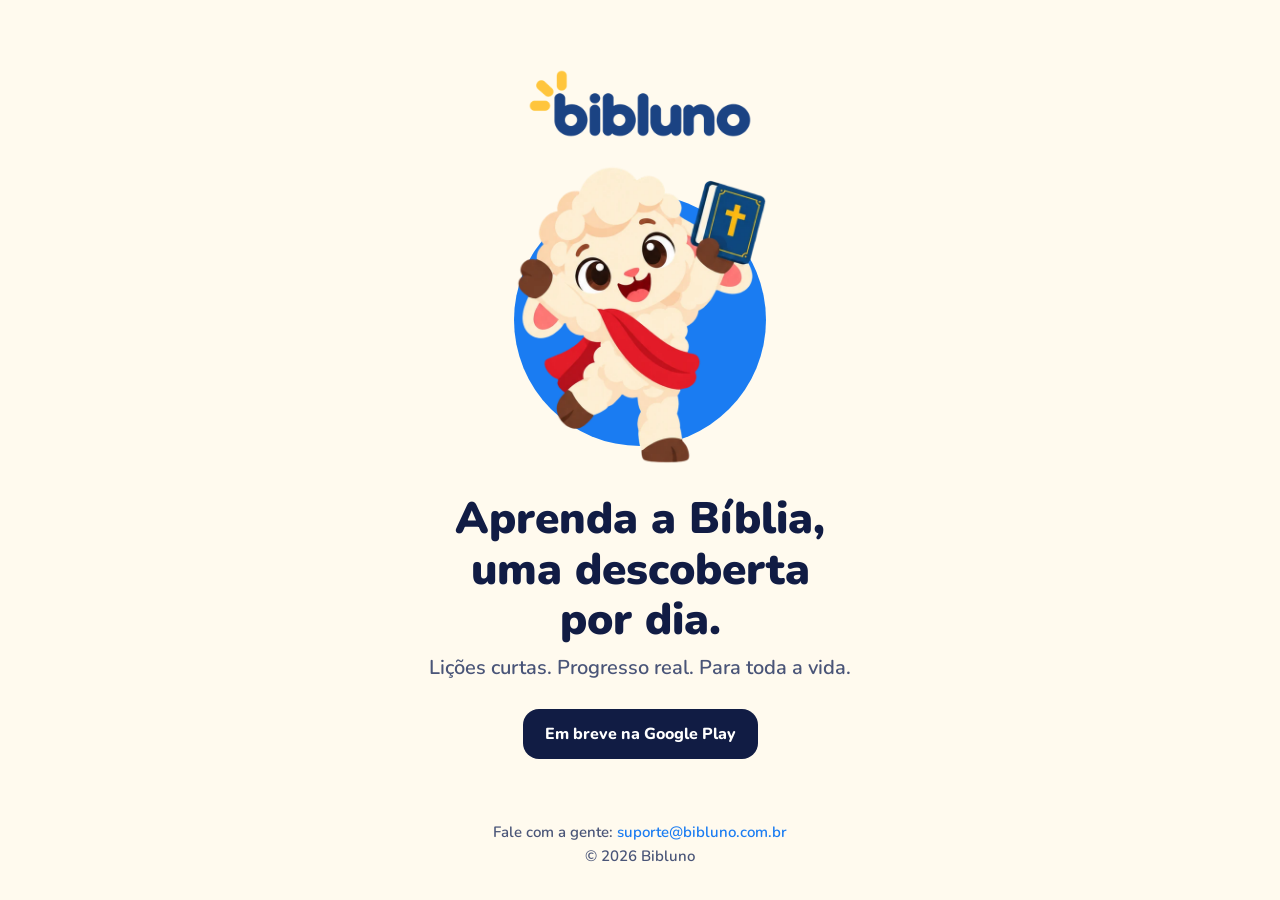
==== index.html @ 0be8f039 "Publica a página provisória do Bibluno Co-Authored-By: Claude Opus 5.5 <noreply@anthropic.com>" ====
<!doctype html>
<html lang="pt-BR">
  <head>
    <meta charset="utf-8" />
    <meta name="viewport" content="width=device-width, initial-scale=1" />
    <title>Bibluno: Aprenda a Bíblia</title>
    <meta
      name="description"
      content="Aprenda a Bíblia, uma descoberta por dia. Lições curtas. Progresso real. Para toda a vida."
    />
    <meta property="og:title" content="Bibluno: Aprenda a Bíblia" />
    <meta
      property="og:description"
      content="Aprenda a Bíblia, uma descoberta por dia. Lições curtas. Progresso real. Para toda a vida."
    />
    <meta property="og:image" content="https://bibluno.com.br/img/icon-180.png" />
    <meta name="theme-color" content="#1A7CF2" />
    <link rel="icon" href="/favicon.png" />
    <link rel="apple-touch-icon" href="/img/icon-180.png" />
    <link rel="preconnect" href="https://fonts.googleapis.com" />
    <link rel="preconnect" href="https://fonts.gstatic.com" crossorigin />
    <link
      href="https://fonts.googleapis.com/css2?family=Nunito:wght@600;800;900&display=swap"
      rel="stylesheet"
    />
    <style>
      :root {
        --primary: #1a7cf2;
        --navy: #111c44;
        --cream: #fffaee;
        --muted: #4a5578;
      }
      * {
        box-sizing: border-box;
      }
      html,
      body {
        margin: 0;
      }
      body {
        font-family: 'Nunito', system-ui, sans-serif;
        background: var(--cream);
        color: var(--navy);
        min-height: 100vh;
        display: flex;
        flex-direction: column;
      }
      main {
        flex: 1;
        display: flex;
        flex-direction: column;
        align-items: center;
        justify-content: center;
        text-align: center;
        padding: 48px 16px 24px;
      }
      .logo {
        width: min(240px, 60vw);
        height: auto;
      }
      .stage {
        position: relative;
        width: min(300px, 72vw);
        aspect-ratio: 1;
        margin: 24px 0 8px;
        display: grid;
        place-items: center;
      }
      .disc {
        position: absolute;
        inset: 8%;
        border-radius: 50%;
        background: var(--primary);
      }
      .blu {
        position: relative;
        width: 86%;
        height: auto;
        margin-top: -4%;
      }
      h1 {
        font-weight: 900;
        font-size: clamp(28px, 6vw, 44px);
        line-height: 1.15;
        margin: 16px 0 8px;
        max-width: 16ch;
      }
      .sub {
        font-weight: 600;
        font-size: clamp(17px, 3.5vw, 20px);
        color: var(--muted);
        margin: 0 0 28px;
      }
      .soon {
        display: inline-block;
        background: var(--navy);
        color: #fff;
        font-weight: 800;
        border-radius: 16px;
        padding: 14px 22px;
      }
      footer {
        text-align: center;
        padding: 24px 16px 32px;
        color: var(--muted);
        font-weight: 600;
        font-size: 15px;
        line-height: 1.6;
      }
      footer a {
        color: var(--primary);
        text-decoration: none;
      }
    </style>
  </head>
  <body>
    <main>
      <img class="logo" src="/img/logo.png" alt="bibluno" width="600" height="212" />
      <div class="stage">
        <div class="disc"></div>
        <img
          class="blu"
          src="/img/blu.webp"
          alt="Blu, a ovelhinha do Bibluno, comemorando com a Bíblia"
          width="540"
          height="647"
        />
      </div>
      <h1>Aprenda a Bíblia, uma descoberta por dia.</h1>
      <p class="sub">Lições curtas. Progresso real. Para toda a vida.</p>
      <span class="soon">Em breve na Google Play</span>
    </main>
    <footer>
      Fale com a gente:
      <a href="mailto:suporte@bibluno.com.br">suporte@bibluno.com.br</a><br />
      © 2026 Bibluno
    </footer>
  </body>
</html>
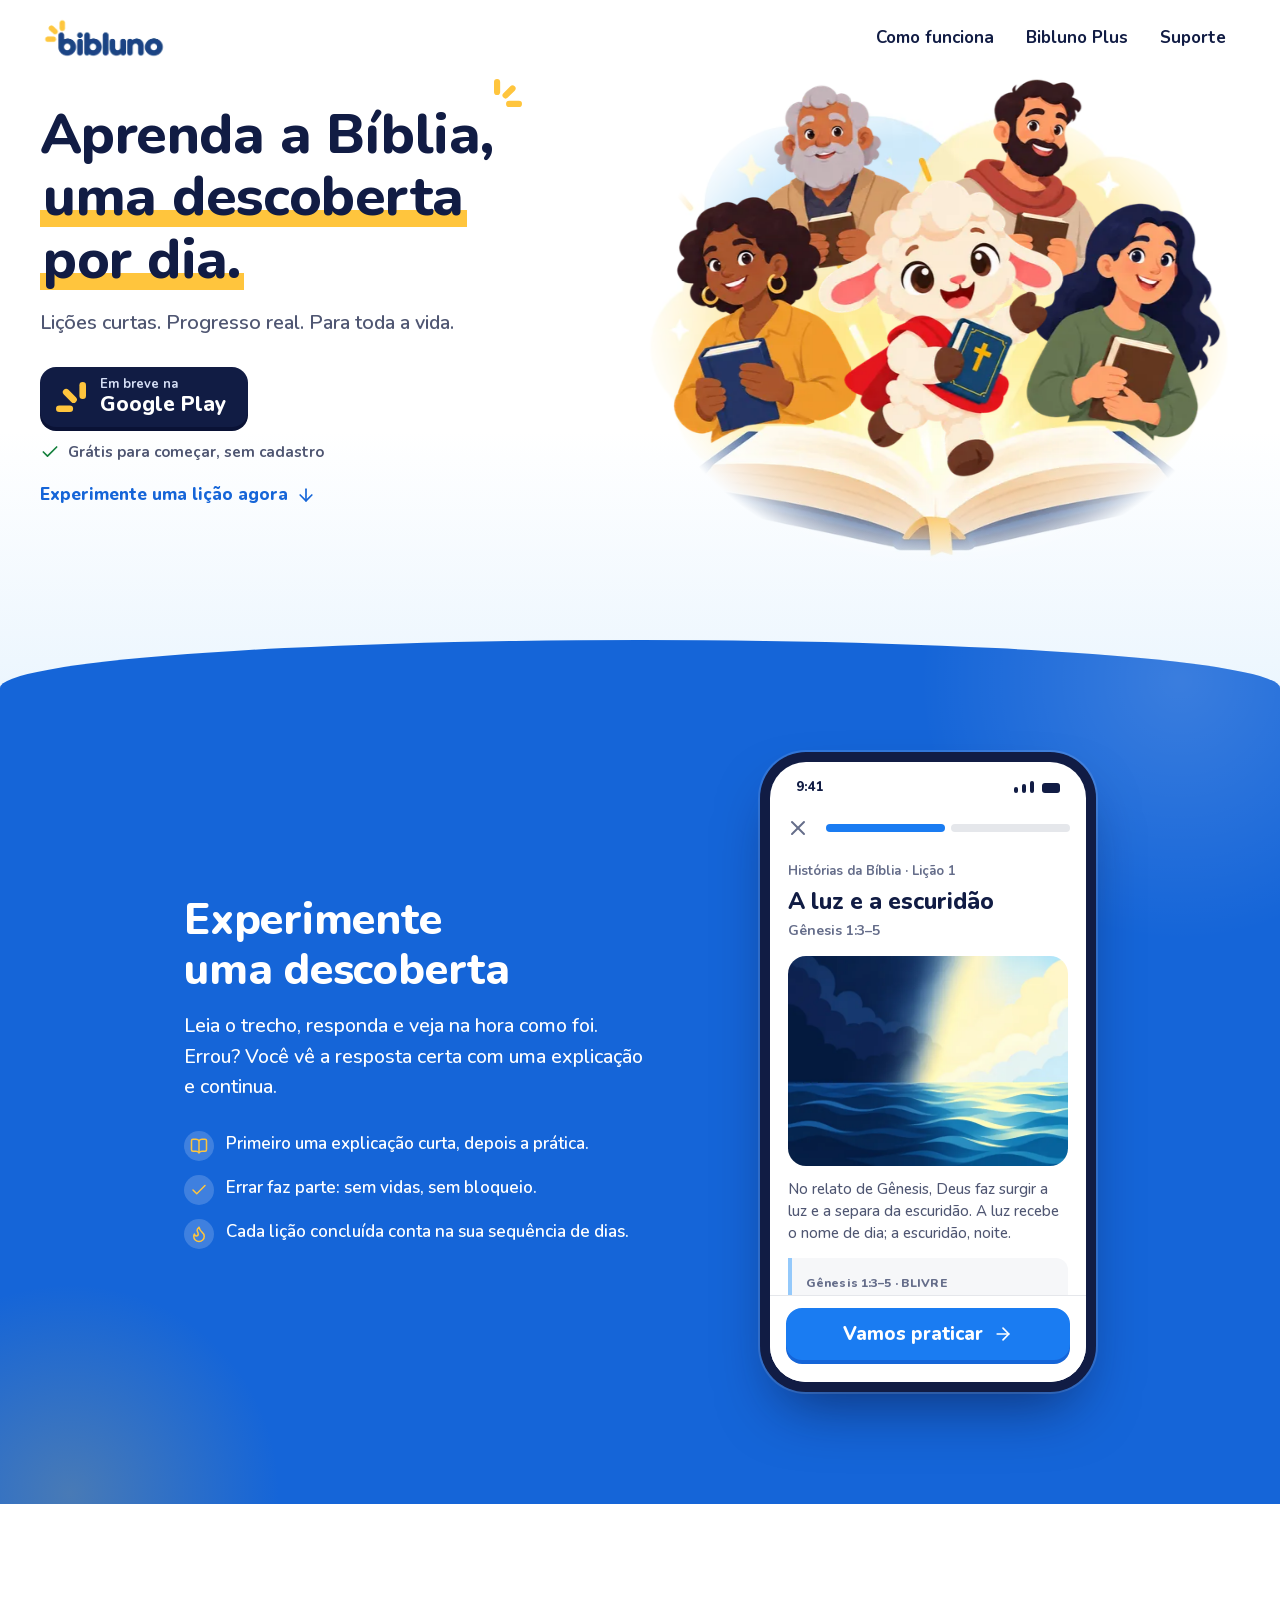
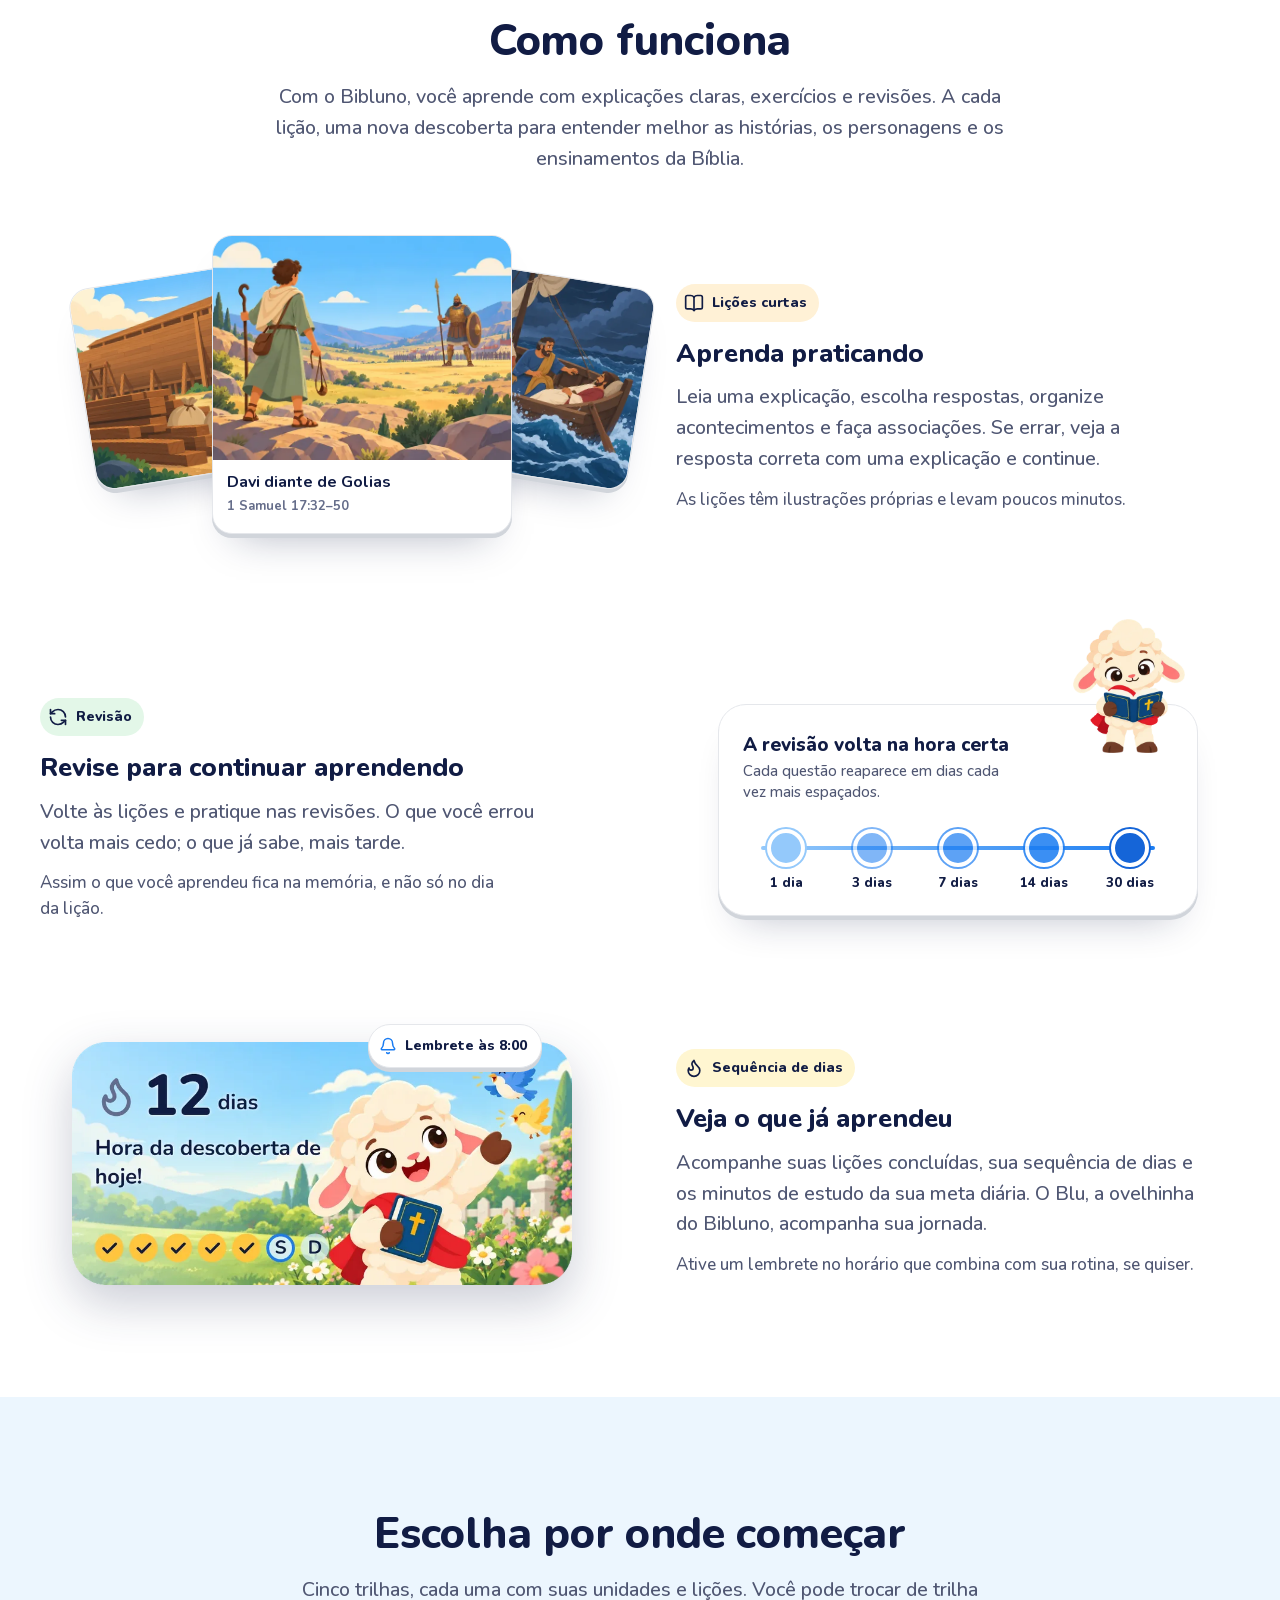
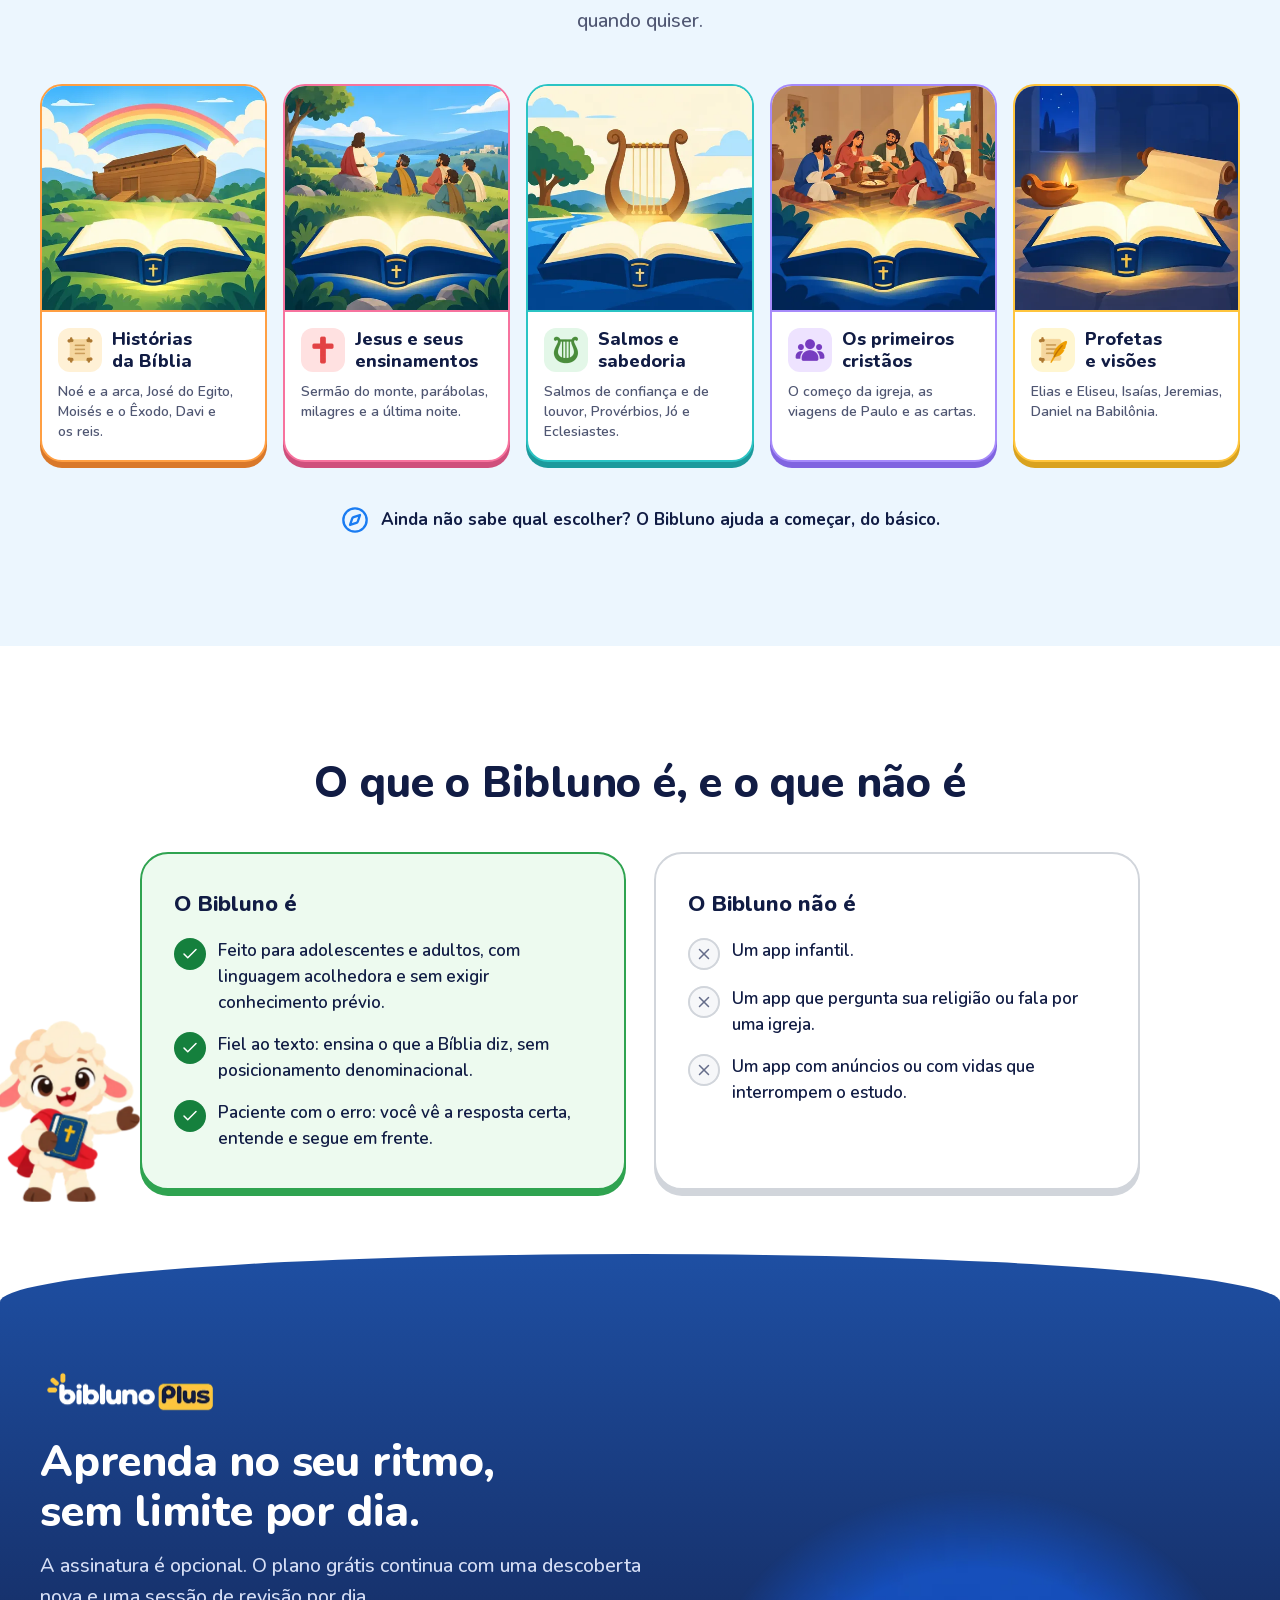
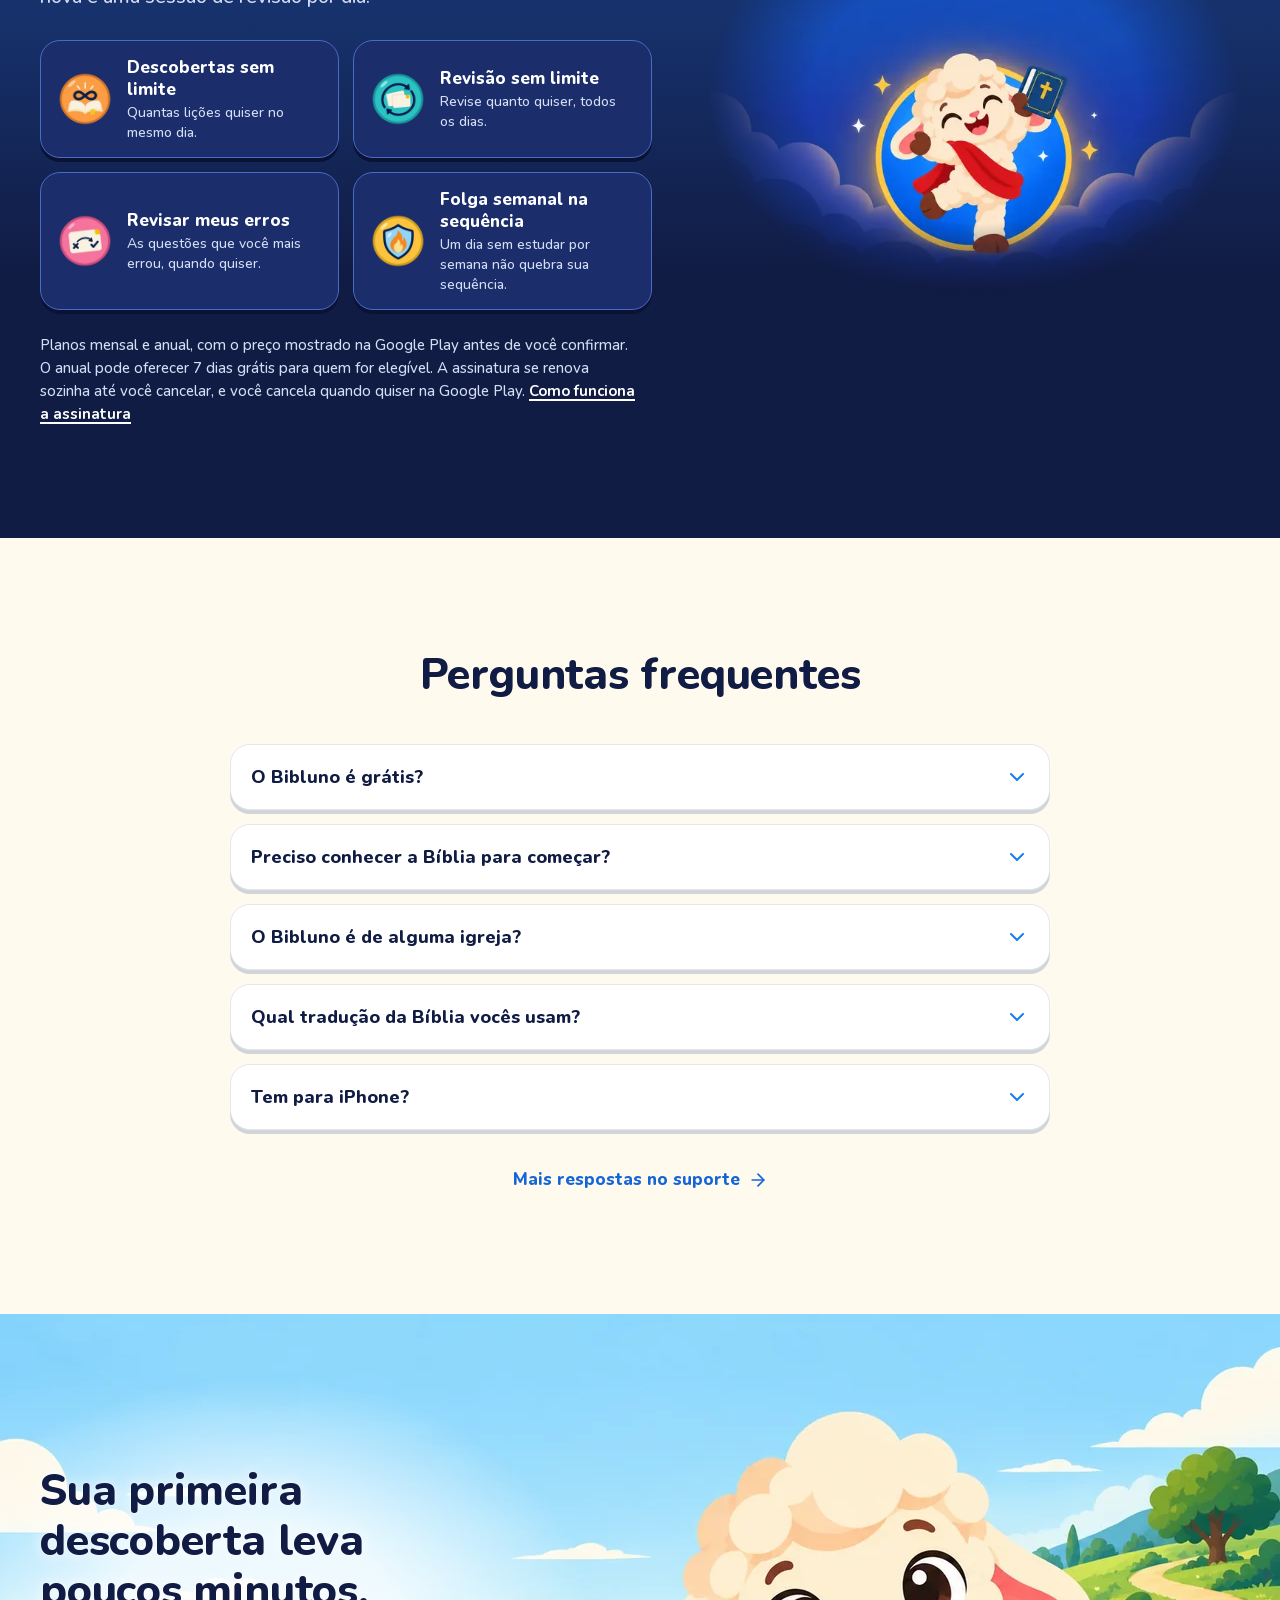
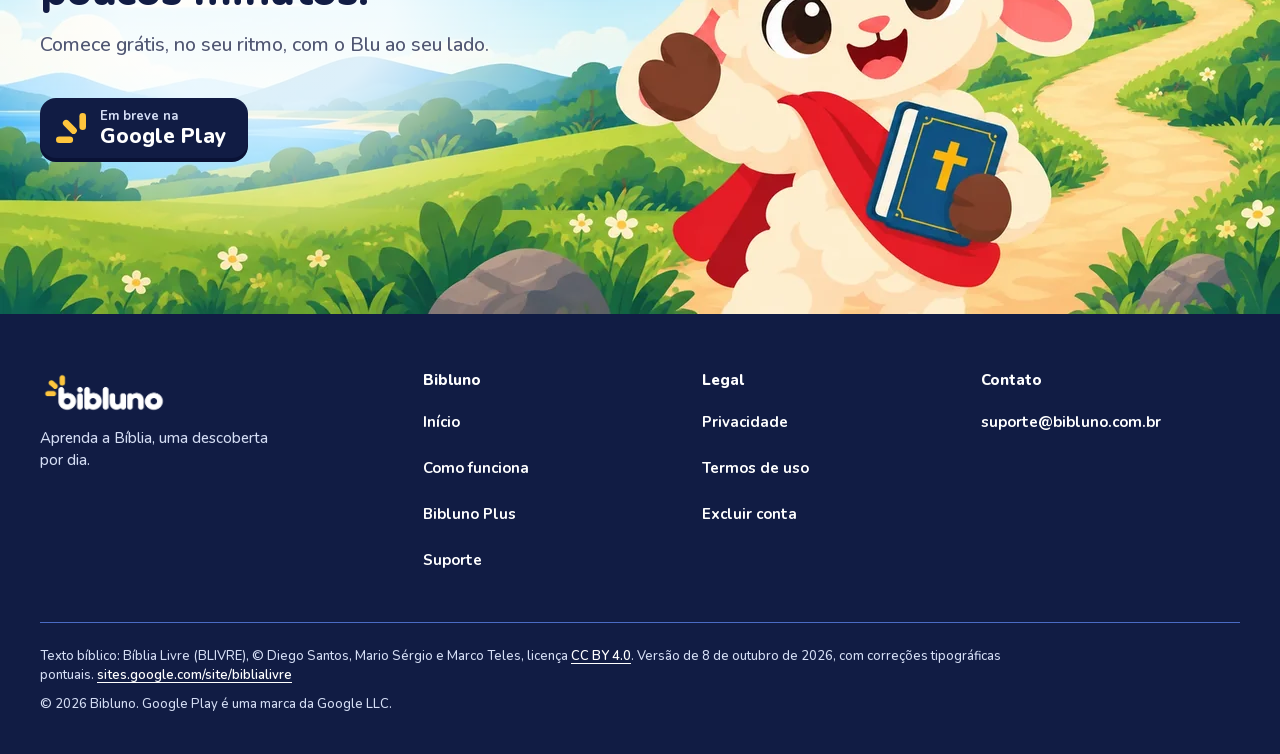
==== commit d964fd54: "Publica o site completo do Bibluno Início, Privacidade, Termos, Excluir conta e Suporte, com o Himet" ====
--- a/index.html
+++ b/index.html
@@ -3,137 +3,1166 @@
   <head>
     <meta charset="utf-8" />
     <meta name="viewport" content="width=device-width, initial-scale=1" />
-    <title>Bibluno: Aprenda a Bíblia</title>
+    <title>Bibluno: Aprenda a Bíblia, uma descoberta por dia</title>
     <meta
       name="description"
-      content="Aprenda a Bíblia, uma descoberta por dia. Lições curtas. Progresso real. Para toda a vida."
+      content="Aprenda a Bíblia com lições curtas, exercícios e revisões, com o Blu ao seu lado. Lições curtas. Progresso real. Para toda a vida. Em breve na Google Play."
     />
-    <meta property="og:title" content="Bibluno: Aprenda a Bíblia" />
+    <link rel="canonical" href="https://bibluno.com.br/" />
+    <meta name="theme-color" content="#1A7CF2" />
+    <meta name="color-scheme" content="light" />
+    <meta property="og:type" content="website" />
+    <meta property="og:locale" content="pt_BR" />
+    <meta property="og:site_name" content="Bibluno" />
+    <meta property="og:url" content="https://bibluno.com.br/" />
+    <meta
+      property="og:title"
+      content="Bibluno: Aprenda a Bíblia, uma descoberta por dia"
+    />
     <meta
       property="og:description"
-      content="Aprenda a Bíblia, uma descoberta por dia. Lições curtas. Progresso real. Para toda a vida."
+      content="Lições curtas. Progresso real. Para toda a vida. Em breve na Google Play."
     />
-    <meta property="og:image" content="https://bibluno.com.br/img/icon-180.png" />
-    <meta name="theme-color" content="#1A7CF2" />
-    <link rel="icon" href="/favicon.png" />
-    <link rel="apple-touch-icon" href="/img/icon-180.png" />
-    <link rel="preconnect" href="https://fonts.googleapis.com" />
-    <link rel="preconnect" href="https://fonts.gstatic.com" crossorigin />
+    <meta property="og:image" content="https://bibluno.com.br/img/og.jpg" />
+    <meta property="og:image:width" content="1200" />
+    <meta property="og:image:height" content="630" />
+    <meta
+      property="og:image:alt"
+      content="O Blu, a ovelhinha do Bibluno, com a frase Aprenda a Bíblia, uma descoberta por dia."
+    />
+    <meta name="twitter:card" content="summary_large_image" />
+    <link rel="icon" href="/favicon.ico" sizes="48x48" />
+    <link rel="apple-touch-icon" href="/apple-touch-icon.png" />
+    <link rel="manifest" href="/site.webmanifest" />
     <link
-      href="https://fonts.googleapis.com/css2?family=Nunito:wght@600;800;900&display=swap"
-      rel="stylesheet"
+      rel="preload"
+      href="/fonts/nunito-800.woff2"
+      as="font"
+      type="font/woff2"
+      crossorigin
     />
-    <style>
-      :root {
-        --primary: #1a7cf2;
-        --navy: #111c44;
-        --cream: #fffaee;
-        --muted: #4a5578;
-      }
-      * {
-        box-sizing: border-box;
-      }
-      html,
-      body {
-        margin: 0;
-      }
-      body {
-        font-family: 'Nunito', system-ui, sans-serif;
-        background: var(--cream);
-        color: var(--navy);
-        min-height: 100vh;
-        display: flex;
-        flex-direction: column;
-      }
-      main {
-        flex: 1;
-        display: flex;
-        flex-direction: column;
-        align-items: center;
-        justify-content: center;
-        text-align: center;
-        padding: 48px 16px 24px;
-      }
-      .logo {
-        width: min(240px, 60vw);
-        height: auto;
-      }
-      .stage {
-        position: relative;
-        width: min(300px, 72vw);
-        aspect-ratio: 1;
-        margin: 24px 0 8px;
-        display: grid;
-        place-items: center;
-      }
-      .disc {
-        position: absolute;
-        inset: 8%;
-        border-radius: 50%;
-        background: var(--primary);
-      }
-      .blu {
-        position: relative;
-        width: 86%;
-        height: auto;
-        margin-top: -4%;
-      }
-      h1 {
-        font-weight: 900;
-        font-size: clamp(28px, 6vw, 44px);
-        line-height: 1.15;
-        margin: 16px 0 8px;
-        max-width: 16ch;
-      }
-      .sub {
-        font-weight: 600;
-        font-size: clamp(17px, 3.5vw, 20px);
-        color: var(--muted);
-        margin: 0 0 28px;
-      }
-      .soon {
-        display: inline-block;
-        background: var(--navy);
-        color: #fff;
-        font-weight: 800;
-        border-radius: 16px;
-        padding: 14px 22px;
-      }
-      footer {
-        text-align: center;
-        padding: 24px 16px 32px;
-        color: var(--muted);
-        font-weight: 600;
-        font-size: 15px;
-        line-height: 1.6;
-      }
-      footer a {
-        color: var(--primary);
-        text-decoration: none;
-      }
-    </style>
+    <link
+      rel="preload"
+      href="/fonts/nunito-600.woff2"
+      as="font"
+      type="font/woff2"
+      crossorigin
+    />
+    <link rel="stylesheet" href="/css/site.css" />
+    <script
+      defer
+      src="https://cdn.himetrica.com/tracker.js"
+      data-api-key="hm_f5f6a80bf62bbd031574fa7926d9ac480c377df9610dd5c5"
+    ></script>
+    <script defer src="/js/site.js"></script>
   </head>
   <body>
-    <main>
-      <img class="logo" src="/img/logo.png" alt="bibluno" width="600" height="212" />
-      <div class="stage">
-        <div class="disc"></div>
-        <img
-          class="blu"
-          src="/img/blu.webp"
-          alt="Blu, a ovelhinha do Bibluno, comemorando com a Bíblia"
-          width="540"
-          height="647"
-        />
+    <a class="skip-link" href="#conteudo">Pular para o conteúdo</a>
+
+    <header class="site-header">
+      <div class="container">
+        <a class="brand" href="/" aria-label="Bibluno, início">
+          <img src="/img/logo.webp" alt="" width="280" height="99" />
+        </a>
+        <nav class="site-nav" aria-label="Principal">
+          <ul>
+            <li class="nav-wide"><a href="#como-funciona">Como funciona</a></li>
+            <li class="nav-wide"><a href="#plus">Bibluno Plus</a></li>
+            <li><a href="/suporte">Suporte</a></li>
+          </ul>
+        </nav>
       </div>
-      <h1>Aprenda a Bíblia, uma descoberta por dia.</h1>
-      <p class="sub">Lições curtas. Progresso real. Para toda a vida.</p>
-      <span class="soon">Em breve na Google Play</span>
+    </header>
+
+    <main id="conteudo">
+      <!-- Topo: a promessa, o Blu e a chamada da loja (uma ação principal). -->
+      <section class="hero" aria-labelledby="titulo">
+        <div class="container hero-grid">
+          <div
+            class="hero-art"
+            role="img"
+            aria-label="O Blu, a ovelhinha do Bibluno, salta de uma Bíblia aberta entre quatro pessoas de idades diferentes, cada uma com um livro."
+          >
+            <img
+              class="camada-fundo"
+              src="/img/hero-fundo-720.webp"
+              srcset="
+                /img/hero-fundo-720.webp   720w,
+                /img/hero-fundo-1280.webp 1280w
+              "
+              sizes="(min-width: 960px) 600px, (min-width: 500px) 460px, calc(100vw - 40px)"
+              alt=""
+              width="1280"
+              height="1067"
+              fetchpriority="high"
+            />
+            <img
+              class="camada-pessoas"
+              src="/img/hero-pessoas-720.webp"
+              srcset="
+                /img/hero-pessoas-720.webp   720w,
+                /img/hero-pessoas-1280.webp 1280w
+              "
+              sizes="(min-width: 960px) 600px, (min-width: 500px) 460px, calc(100vw - 40px)"
+              alt=""
+              width="1280"
+              height="1067"
+            />
+            <img
+              class="camada-blu"
+              src="/img/hero-blu-720.webp"
+              srcset="
+                /img/hero-blu-720.webp   720w,
+                /img/hero-blu-1280.webp 1280w
+              "
+              sizes="(min-width: 960px) 600px, (min-width: 500px) 460px, calc(100vw - 40px)"
+              alt=""
+              width="1280"
+              height="1067"
+            />
+          </div>
+
+          <div class="hero-copy">
+            <h1 id="titulo" class="hero-title t-display">
+              Aprenda a
+              <span class="com-faiscas"
+                >Bíblia,<svg class="faiscas" aria-hidden="true">
+                  <use href="/img/icones.svg#faiscas-direita" /></svg></span
+              ><br />
+              <span class="grifo">uma descoberta por&nbsp;dia.</span>
+            </h1>
+            <p class="hero-lead lead">
+              Lições curtas. Progresso real. Para toda a&nbsp;vida.
+            </p>
+
+            <div class="hero-actions">
+              <!--
+                LOJA: quando o app sair, troque o <p class="store-soon"> pelo selo oficial
+                (baixe em https://play.google.com/intl/pt-BR/badges/), com o link e o
+                data-store que dispara o evento store_click (js/site.js):
+                <a class="store-badge" data-store="google_play"
+                   href="https://play.google.com/store/apps/details?id=app.bibluno.mobile">
+                  <img src="/img/google-play-badge.png" alt="Disponível no Google Play" width="646" height="192" />
+                </a>
+              -->
+              <p class="store-soon">
+                <svg class="faiscas" aria-hidden="true">
+                  <use href="/img/icones.svg#faiscas" />
+                </svg>
+                <span><small>Em breve na</small> <b>Google Play</b></span>
+              </p>
+              <p class="hero-note">
+                <svg class="i i-sm" aria-hidden="true">
+                  <use href="/img/icones.svg#check" />
+                </svg>
+                Grátis para começar, sem cadastro
+              </p>
+              <a class="text-link" href="#experimente">
+                Experimente uma lição agora
+                <svg class="i i-sm" aria-hidden="true">
+                  <use href="/img/icones.svg#arrow-down" />
+                </svg>
+              </a>
+            </div>
+          </div>
+        </div>
+      </section>
+
+      <!-- Experimente: a primeira etapa de uma lição real (hb-u01-l01), como no app. -->
+      <section
+        id="experimente"
+        class="section band-blue"
+        aria-labelledby="experimente-titulo"
+      >
+        <div class="container demo-grid">
+          <div class="demo-copy">
+            <h2 id="experimente-titulo" class="t-title">
+              Experimente uma descoberta
+            </h2>
+            <p class="lead">
+              Leia o trecho, responda e veja na hora como foi. Errou? Você vê a
+              resposta certa com uma explicação e continua.
+            </p>
+            <ul class="demo-points">
+              <li>
+                <span class="dot"
+                  ><svg class="i" aria-hidden="true">
+                    <use href="/img/icones.svg#book-open" /></svg
+                ></span>
+                Primeiro uma explicação curta, depois a prática.
+              </li>
+              <li>
+                <span class="dot"
+                  ><svg class="i" aria-hidden="true">
+                    <use href="/img/icones.svg#check" /></svg
+                ></span>
+                Errar faz parte: sem vidas, sem bloqueio.
+              </li>
+              <li>
+                <span class="dot"
+                  ><svg class="i" aria-hidden="true">
+                    <use href="/img/icones.svg#flame" /></svg
+                ></span>
+                Cada lição concluída conta na sua sequência de dias.
+              </li>
+            </ul>
+          </div>
+
+          <section
+            class="phone"
+            aria-label="Demonstração de uma lição do Bibluno"
+          >
+            <div class="phone-screen demo" data-demo data-step="explain">
+              <div class="phone-status" aria-hidden="true">
+                <span>9:41</span>
+                <span class="bars"><i></i><i></i><i></i><i></i></span>
+              </div>
+              <div class="lesson-header" aria-hidden="true">
+                <span class="close"
+                  ><svg class="i"><use href="/img/icones.svg#x" /></svg
+                ></span>
+                <span class="progress"><i class="on"></i><i></i></span>
+              </div>
+
+              <!-- Etapa 1: Explicação ilustrada -->
+              <div class="step step-explain">
+                <div class="step-body">
+                  <p class="track-label">Histórias da Bíblia · Lição 1</p>
+                  <h3 tabindex="-1">A luz e a escuridão</h3>
+                  <p class="ref">Gênesis 1:3–5</p>
+                  <img
+                    class="illustration"
+                    src="/img/licao-luz.webp"
+                    alt="Ilustração: A luz e a escuridão"
+                    width="600"
+                    height="450"
+                    loading="lazy"
+                    decoding="async"
+                  />
+                  <p class="step-text">
+                    No relato de Gênesis, Deus faz surgir a luz e a separa da
+                    escuridão. A luz recebe o nome de dia; a escuridão, noite.
+                  </p>
+                  <div class="passage">
+                    <p class="passage-ref">Gênesis 1:3–5 · BLIVRE</p>
+                    <ol>
+                      <li><b>3</b> E disse Deus: Haja luz; e houve luz.</li>
+                      <li>
+                        <b>4</b> E viu Deus que a luz era boa: e separou Deus a
+                        luz das trevas.
+                      </li>
+                      <li>
+                        <b>5</b> E chamou Deus à luz Dia, e às trevas chamou
+                        Noite: e foi a tarde e a manhã o primeiro dia.
+                      </li>
+                    </ol>
+                  </div>
+                </div>
+                <div class="step-foot">
+                  <button
+                    class="btn btn-primary"
+                    type="button"
+                    data-action="practice"
+                  >
+                    Vamos praticar
+                    <svg class="i i-sm" aria-hidden="true">
+                      <use href="/img/icones.svg#arrow-right" />
+                    </svg>
+                  </button>
+                </div>
+              </div>
+
+              <!-- Etapa 2: Escolher resposta -->
+              <form class="step step-choose" data-form>
+                <div class="step-body">
+                  <p class="track-label">Histórias da Bíblia · Lição 1</p>
+                  <h3 class="question" id="pergunta" tabindex="-1">
+                    Segundo o trecho, o que recebeu o nome de “dia”?
+                  </h3>
+                  <div class="blu-hint">
+                    <img
+                      src="/img/blu-neutral.webp"
+                      alt=""
+                      width="200"
+                      height="260"
+                      loading="lazy"
+                    />
+                    <p class="bubble">
+                      Observe os nomes dados no trecho; você pode reler com
+                      calma.
+                    </p>
+                  </div>
+                  <fieldset class="options" aria-labelledby="pergunta">
+                    <label class="option" data-option="a">
+                      <input type="radio" name="resposta" value="a" />
+                      A luz
+                      <span class="radio" aria-hidden="true">
+                        <svg class="i ok">
+                          <use href="/img/icones.svg#check" />
+                        </svg>
+                        <svg class="i no"><use href="/img/icones.svg#x" /></svg>
+                      </span>
+                    </label>
+                    <label class="option" data-option="b">
+                      <input type="radio" name="resposta" value="b" />
+                      A escuridão
+                      <span class="radio" aria-hidden="true">
+                        <svg class="i ok">
+                          <use href="/img/icones.svg#check" />
+                        </svg>
+                        <svg class="i no"><use href="/img/icones.svg#x" /></svg>
+                      </span>
+                    </label>
+                  </fieldset>
+                  <button class="help-link" type="button" data-action="help">
+                    <svg class="i" aria-hidden="true">
+                      <use href="/img/icones.svg#book-open" />
+                    </svg>
+                    Rever explicação
+                  </button>
+                </div>
+                <div class="step-foot">
+                  <button
+                    class="btn btn-primary"
+                    type="submit"
+                    data-action="check"
+                    disabled
+                  >
+                    Verificar
+                  </button>
+                </div>
+              </form>
+
+              <!-- Conclusão -->
+              <div class="step step-done">
+                <div class="step-body">
+                  <div class="blu-stage">
+                    <img
+                      src="/img/blu-celebrate.webp"
+                      alt=""
+                      width="304"
+                      height="360"
+                      loading="lazy"
+                    />
+                  </div>
+                  <h3 tabindex="-1">Descoberta concluída</h3>
+                  <div class="learned">
+                    <h4>Você aprendeu</h4>
+                    <ul>
+                      <li>
+                        <svg class="i" aria-hidden="true">
+                          <use href="/img/icones.svg#check" />
+                        </svg>
+                        No relato de Gênesis, Deus cria a luz e a separa da
+                        escuridão.
+                      </li>
+                      <li>
+                        <svg class="i" aria-hidden="true">
+                          <use href="/img/icones.svg#check" />
+                        </svg>
+                        A luz recebe o nome de dia; a escuridão, de noite.
+                      </li>
+                      <li>
+                        <svg class="i" aria-hidden="true">
+                          <use href="/img/icones.svg#check" />
+                        </svg>
+                        Esse é o primeiro dia da criação.
+                      </li>
+                    </ul>
+                  </div>
+                  <p class="streak-pill">
+                    <svg class="i" aria-hidden="true">
+                      <use href="/img/icones.svg#flame" />
+                    </svg>
+                    Sequência: 1 dia
+                  </p>
+                </div>
+                <div class="step-foot">
+                  <button
+                    class="btn btn-secondary"
+                    type="button"
+                    data-action="restart"
+                  >
+                    <svg class="i i-sm" aria-hidden="true">
+                      <use href="/img/icones.svg#rotate-ccw" />
+                    </svg>
+                    Fazer de novo
+                  </button>
+                </div>
+              </div>
+
+              <!-- Folhas: rever explicação e resultado -->
+              <div class="sheet-scrim" data-scrim></div>
+              <div
+                class="sheet sheet-help"
+                data-sheet="help"
+                role="dialog"
+                aria-labelledby="ajuda-titulo"
+              >
+                <div class="sheet-head">
+                  <h4 class="sheet-title" id="ajuda-titulo" tabindex="-1">
+                    Rever explicação
+                  </h4>
+                  <button
+                    class="sheet-close"
+                    type="button"
+                    data-action="close"
+                    aria-label="Fechar"
+                  >
+                    <svg class="i" aria-hidden="true">
+                      <use href="/img/icones.svg#x" />
+                    </svg>
+                  </button>
+                </div>
+                <div class="sheet-body">
+                  <p>
+                    No relato de Gênesis, Deus faz surgir a luz e a separa da
+                    escuridão. A luz recebe o nome de dia; a escuridão, noite.
+                  </p>
+                  <div class="passage">
+                    <p class="passage-ref">Gênesis 1:3–5 · BLIVRE</p>
+                    <ol>
+                      <li><b>3</b> E disse Deus: Haja luz; e houve luz.</li>
+                      <li>
+                        <b>4</b> E viu Deus que a luz era boa: e separou Deus a
+                        luz das trevas.
+                      </li>
+                      <li>
+                        <b>5</b> E chamou Deus à luz Dia, e às trevas chamou
+                        Noite: e foi a tarde e a manhã o primeiro dia.
+                      </li>
+                    </ol>
+                  </div>
+                </div>
+              </div>
+              <div
+                class="sheet sheet-feedback"
+                data-sheet="feedback"
+                role="dialog"
+                aria-labelledby="feedback-titulo"
+              >
+                <div class="sheet-head">
+                  <h4 class="sheet-title" id="feedback-titulo" tabindex="-1">
+                    <svg class="i feedback-icon feedback-ok" aria-hidden="true">
+                      <use href="/img/icones.svg#check" />
+                    </svg>
+                    <svg class="i feedback-icon feedback-no" aria-hidden="true">
+                      <use href="/img/icones.svg#x" />
+                    </svg>
+                    <span data-feedback-title>Isso mesmo!</span>
+                  </h4>
+                </div>
+                <div class="sheet-body">
+                  <p>Deus chama a luz de Dia e a escuridão de Noite.</p>
+                </div>
+                <button
+                  class="btn btn-primary"
+                  type="button"
+                  data-action="continue"
+                >
+                  Continuar
+                </button>
+              </div>
+            </div>
+          </section>
+        </div>
+      </section>
+
+      <!-- Como funciona -->
+      <section id="como-funciona" class="section" aria-labelledby="como-titulo">
+        <div class="container">
+          <header class="section-head">
+            <h2 id="como-titulo" class="t-title">Como funciona</h2>
+            <p class="lead">
+              Com o Bibluno, você aprende com explicações claras, exercícios e
+              revisões. A cada lição, uma nova descoberta para entender melhor
+              as histórias, os personagens e os ensinamentos da Bíblia.
+            </p>
+          </header>
+
+          <div class="features">
+            <article class="feature">
+              <div class="feature-art">
+                <div class="lesson-fan">
+                  <figure class="lesson-card atras">
+                    <img
+                      src="/img/licao-hb-u03-l01.webp"
+                      alt="Ilustração da lição Por que a arca, Gênesis 6:5–22"
+                      width="640"
+                      height="480"
+                      loading="lazy"
+                      decoding="async"
+                    />
+                  </figure>
+                  <figure class="lesson-card frente">
+                    <img
+                      src="/img/licao-hb-u09-l02.webp"
+                      alt=""
+                      width="640"
+                      height="480"
+                      loading="lazy"
+                      decoding="async"
+                    />
+                    <div>
+                      <b>Davi diante de Golias</b>
+                      <span>1 Samuel 17:32–50</span>
+                    </div>
+                  </figure>
+                  <figure class="lesson-card atras">
+                    <img
+                      src="/img/licao-je-u05-l02.webp"
+                      alt="Ilustração da lição O vento e o mar, Marcos 4:35–41"
+                      width="640"
+                      height="480"
+                      loading="lazy"
+                      decoding="async"
+                    />
+                  </figure>
+                </div>
+              </div>
+              <div class="feature-copy">
+                <span class="feature-tag tag-peach">
+                  <svg class="i" aria-hidden="true">
+                    <use href="/img/icones.svg#book-open" />
+                  </svg>
+                  Lições curtas
+                </span>
+                <h3 class="t-subtitle">Aprenda praticando</h3>
+                <p class="lead">
+                  Leia uma explicação, escolha respostas, organize
+                  acontecimentos e faça associações. Se errar, veja a resposta
+                  correta com uma explicação e continue.
+                </p>
+                <p>
+                  As lições têm ilustrações próprias e levam poucos minutos.
+                </p>
+              </div>
+            </article>
+
+            <article class="feature is-reversed">
+              <div class="feature-art">
+                <div class="review-card">
+                  <img
+                    class="blu"
+                    src="/img/blu-read.webp"
+                    alt=""
+                    width="334"
+                    height="400"
+                    loading="lazy"
+                  />
+                  <h4>A revisão volta na hora certa</h4>
+                  <p>Cada questão reaparece em dias cada vez mais espaçados.</p>
+                  <ol
+                    class="intervals"
+                    aria-label="Exemplo: a mesma questão volta depois de 1, 3, 7, 14 e 30 dias"
+                  >
+                    <li>1 dia</li>
+                    <li>3 dias</li>
+                    <li>7 dias</li>
+                    <li>14 dias</li>
+                    <li>30 dias</li>
+                  </ol>
+                </div>
+              </div>
+              <div class="feature-copy">
+                <span class="feature-tag tag-mint">
+                  <svg class="i" aria-hidden="true">
+                    <use href="/img/icones.svg#refresh" />
+                  </svg>
+                  Revisão
+                </span>
+                <h3 class="t-subtitle">Revise para continuar aprendendo</h3>
+                <p class="lead">
+                  Volte às lições e pratique nas revisões. O que você errou
+                  volta mais cedo; o que já sabe, mais tarde.
+                </p>
+                <p>
+                  Assim o que você aprendeu fica na memória, e não só no dia da
+                  lição.
+                </p>
+              </div>
+            </article>
+
+            <article class="feature">
+              <div class="feature-art">
+                <div class="streak-art">
+                  <span class="bell-chip">
+                    <svg class="i" aria-hidden="true">
+                      <use href="/img/icones.svg#bell" />
+                    </svg>
+                    Lembrete às 8:00
+                  </span>
+                  <img
+                    class="widget"
+                    src="/img/widget-semana.webp"
+                    alt="Widget da semana na tela inicial do celular: o Blu, a sequência de dias e a semana de estudo."
+                    width="840"
+                    height="408"
+                    loading="lazy"
+                    decoding="async"
+                  />
+                </div>
+              </div>
+              <div class="feature-copy">
+                <span class="feature-tag tag-butter">
+                  <svg class="i" aria-hidden="true">
+                    <use href="/img/icones.svg#flame" />
+                  </svg>
+                  Sequência de dias
+                </span>
+                <h3 class="t-subtitle">Veja o que já aprendeu</h3>
+                <p class="lead">
+                  Acompanhe suas lições concluídas, sua sequência de dias e os
+                  minutos de estudo da sua meta diária. O Blu, a ovelhinha do
+                  Bibluno, acompanha sua jornada.
+                </p>
+                <p>
+                  Ative um lembrete no horário que combina com sua rotina, se
+                  quiser.
+                </p>
+              </div>
+            </article>
+          </div>
+        </div>
+      </section>
+
+      <!-- Trilhas -->
+      <section
+        id="trilhas"
+        class="section section-tint"
+        aria-labelledby="trilhas-titulo"
+      >
+        <div class="container">
+          <header class="section-head">
+            <h2 id="trilhas-titulo" class="t-title">
+              Escolha por onde começar
+            </h2>
+            <p class="lead">
+              Cinco trilhas, cada uma com suas unidades e lições. Você pode
+              trocar de trilha quando quiser.
+            </p>
+          </header>
+          <ul class="tracks">
+            <li class="track t-historias">
+              <img
+                src="/img/capa-hb-u03.webp"
+                alt=""
+                width="440"
+                height="440"
+                loading="lazy"
+                decoding="async"
+              />
+              <div class="track-body">
+                <div class="track-name">
+                  <span
+                    ><img
+                      src="/img/icone-track-historias.webp"
+                      alt=""
+                      width="128"
+                      height="128"
+                      loading="lazy"
+                  /></span>
+                  <h3>Histórias da Bíblia</h3>
+                </div>
+                <p>
+                  Noé e a arca, José do Egito, Moisés e o Êxodo, Davi e os reis.
+                </p>
+              </div>
+            </li>
+            <li class="track t-jesus">
+              <img
+                src="/img/capa-je-u02.webp"
+                alt=""
+                width="440"
+                height="440"
+                loading="lazy"
+                decoding="async"
+              />
+              <div class="track-body">
+                <div class="track-name">
+                  <span
+                    ><img
+                      src="/img/icone-track-jesus.webp"
+                      alt=""
+                      width="128"
+                      height="128"
+                      loading="lazy"
+                  /></span>
+                  <h3>Jesus e seus ensinamentos</h3>
+                </div>
+                <p>Sermão do monte, parábolas, milagres e a última noite.</p>
+              </div>
+            </li>
+            <li class="track t-salmos">
+              <img
+                src="/img/capa-ss-u01.webp"
+                alt=""
+                width="440"
+                height="440"
+                loading="lazy"
+                decoding="async"
+              />
+              <div class="track-body">
+                <div class="track-name">
+                  <span
+                    ><img
+                      src="/img/icone-track-salmos.webp"
+                      alt=""
+                      width="128"
+                      height="128"
+                      loading="lazy"
+                  /></span>
+                  <h3>Salmos e sabedoria</h3>
+                </div>
+                <p>
+                  Salmos de confiança e de louvor, Provérbios, Jó e Eclesiastes.
+                </p>
+              </div>
+            </li>
+            <li class="track t-cristaos">
+              <img
+                src="/img/capa-pc-u01.webp"
+                alt=""
+                width="440"
+                height="440"
+                loading="lazy"
+                decoding="async"
+              />
+              <div class="track-body">
+                <div class="track-name">
+                  <span
+                    ><img
+                      src="/img/icone-track-cristaos.webp"
+                      alt=""
+                      width="128"
+                      height="128"
+                      loading="lazy"
+                  /></span>
+                  <h3>Os primeiros cristãos</h3>
+                </div>
+                <p>O começo da igreja, as viagens de Paulo e as cartas.</p>
+              </div>
+            </li>
+            <li class="track t-profetas">
+              <img
+                src="/img/capa-pv-u01.webp"
+                alt=""
+                width="440"
+                height="440"
+                loading="lazy"
+                decoding="async"
+              />
+              <div class="track-body">
+                <div class="track-name">
+                  <span
+                    ><img
+                      src="/img/icone-track-profetas.webp"
+                      alt=""
+                      width="128"
+                      height="128"
+                      loading="lazy"
+                  /></span>
+                  <h3>Profetas e visões</h3>
+                </div>
+                <p>Elias e Eliseu, Isaías, Jeremias, Daniel na Babilônia.</p>
+              </div>
+            </li>
+          </ul>
+          <p class="guide-note">
+            <svg class="i" aria-hidden="true">
+              <use href="/img/icones.svg#compass" />
+            </svg>
+            Ainda não sabe qual escolher? O Bibluno ajuda a começar, do básico.
+          </p>
+        </div>
+      </section>
+
+      <!-- O que o Bibluno é, e o que não é -->
+      <section class="section" aria-labelledby="e-titulo">
+        <div class="container">
+          <header class="section-head">
+            <h2 id="e-titulo" class="t-title">
+              O que o Bibluno é, e o que não é
+            </h2>
+          </header>
+          <div class="is-isnt">
+            <img
+              class="is-blu"
+              src="/img/blu-point.webp"
+              alt=""
+              width="365"
+              height="440"
+              loading="lazy"
+            />
+            <div class="is-card is-yes">
+              <h3>O Bibluno é</h3>
+              <ul>
+                <li>
+                  <span class="mark"
+                    ><svg class="i" aria-hidden="true">
+                      <use href="/img/icones.svg#check" /></svg
+                  ></span>
+                  Feito para adolescentes e adultos, com linguagem acolhedora e
+                  sem exigir conhecimento prévio.
+                </li>
+                <li>
+                  <span class="mark"
+                    ><svg class="i" aria-hidden="true">
+                      <use href="/img/icones.svg#check" /></svg
+                  ></span>
+                  Fiel ao texto: ensina o que a Bíblia diz, sem posicionamento
+                  denominacional.
+                </li>
+                <li>
+                  <span class="mark"
+                    ><svg class="i" aria-hidden="true">
+                      <use href="/img/icones.svg#check" /></svg
+                  ></span>
+                  Paciente com o erro: você vê a resposta certa, entende e segue
+                  em frente.
+                </li>
+              </ul>
+            </div>
+            <div class="is-card is-no">
+              <h3>O Bibluno não é</h3>
+              <ul>
+                <li>
+                  <span class="mark"
+                    ><svg class="i" aria-hidden="true">
+                      <use href="/img/icones.svg#x" /></svg
+                  ></span>
+                  Um app infantil.
+                </li>
+                <li>
+                  <span class="mark"
+                    ><svg class="i" aria-hidden="true">
+                      <use href="/img/icones.svg#x" /></svg
+                  ></span>
+                  Um app que pergunta sua religião ou fala por uma igreja.
+                </li>
+                <li>
+                  <span class="mark"
+                    ><svg class="i" aria-hidden="true">
+                      <use href="/img/icones.svg#x" /></svg
+                  ></span>
+                  Um app com anúncios ou com vidas que interrompem o estudo.
+                </li>
+              </ul>
+            </div>
+          </div>
+        </div>
+      </section>
+
+      <!-- Bibluno Plus: discreto e honesto (sem preço: o preço vem da loja) -->
+      <section id="plus" class="section plus" aria-labelledby="plus-titulo">
+        <div class="container plus-grid">
+          <div class="plus-art">
+            <img
+              src="/img/plus-noite-720.webp"
+              srcset="
+                /img/plus-noite-720.webp   720w,
+                /img/plus-noite-1120.webp 1120w
+              "
+              sizes="(min-width: 1024px) 520px, calc(100vw - 40px)"
+              alt=""
+              width="1120"
+              height="868"
+              loading="lazy"
+              decoding="async"
+            />
+          </div>
+          <div class="plus-copy">
+            <img
+              class="plus-logo"
+              src="/img/logo-plus-white.webp"
+              alt="Bibluno Plus"
+              width="360"
+              height="103"
+              loading="lazy"
+            />
+            <h2 id="plus-titulo" class="t-title">
+              Aprenda no seu ritmo, sem limite por dia.
+            </h2>
+            <p class="lead">
+              A assinatura é opcional. O plano grátis continua com uma
+              descoberta nova e uma sessão de revisão por dia.
+            </p>
+            <ul class="benefits">
+              <li class="benefit">
+                <img
+                  src="/img/icone-plus-descobertas.webp"
+                  alt=""
+                  width="128"
+                  height="128"
+                  loading="lazy"
+                />
+                <span
+                  ><b>Descobertas sem limite</b>
+                  <span>Quantas lições quiser no mesmo dia.</span></span
+                >
+              </li>
+              <li class="benefit">
+                <img
+                  src="/img/icone-plus-revisao.webp"
+                  alt=""
+                  width="128"
+                  height="128"
+                  loading="lazy"
+                />
+                <span
+                  ><b>Revisão sem limite</b>
+                  <span>Revise quanto quiser, todos os dias.</span></span
+                >
+              </li>
+              <li class="benefit">
+                <img
+                  src="/img/icone-plus-erros.webp"
+                  alt=""
+                  width="128"
+                  height="128"
+                  loading="lazy"
+                />
+                <span
+                  ><b>Revisar meus erros</b>
+                  <span
+                    >As questões que você mais errou, quando quiser.</span
+                  ></span
+                >
+              </li>
+              <li class="benefit">
+                <img
+                  src="/img/icone-plus-folga.webp"
+                  alt=""
+                  width="128"
+                  height="128"
+                  loading="lazy"
+                />
+                <span
+                  ><b>Folga semanal na sequência</b>
+                  <span
+                    >Um dia sem estudar por semana não quebra sua
+                    sequência.</span
+                  ></span
+                >
+              </li>
+            </ul>
+            <p class="plus-fine">
+              Planos mensal e anual, com o preço mostrado na Google Play antes
+              de você confirmar. O anual pode oferecer 7 dias grátis para quem
+              for elegível. A assinatura se renova sozinha até você cancelar, e
+              você cancela quando quiser na Google Play.
+              <a href="/termos#plus">Como funciona a assinatura</a>
+            </p>
+          </div>
+        </div>
+      </section>
+
+      <!-- Perguntas -->
+      <section
+        id="perguntas"
+        class="section section-cream"
+        aria-labelledby="perguntas-titulo"
+      >
+        <div class="container">
+          <header class="section-head">
+            <h2 id="perguntas-titulo" class="t-title">Perguntas frequentes</h2>
+          </header>
+          <div class="faq">
+            <details>
+              <summary>
+                O Bibluno é grátis?
+                <svg class="i" aria-hidden="true">
+                  <use href="/img/icones.svg#chevron-down" />
+                </svg>
+              </summary>
+              <div class="answer">
+                <p>
+                  Sim. Você faz sua primeira lição sem preencher um cadastro. No
+                  primeiro dia, a primeira unidade fica liberada; depois, você
+                  tem uma nova descoberta por dia e uma sessão diária de
+                  revisão. Refazer lições continua grátis.
+                </p>
+                <p>
+                  O Bibluno Plus é opcional, para quem quer estudar sem limite
+                  por dia.
+                </p>
+              </div>
+            </details>
+            <details>
+              <summary>
+                Preciso conhecer a Bíblia para começar?
+                <svg class="i" aria-hidden="true">
+                  <use href="/img/icones.svg#chevron-down" />
+                </svg>
+              </summary>
+              <div class="answer">
+                <p>
+                  Não. Se você não souber por onde começar, escolha “Ainda não
+                  sei. Me guie.” e o Blu começa pelo básico: como a Bíblia é
+                  organizada em livros, capítulos e versículos.
+                </p>
+              </div>
+            </details>
+            <details>
+              <summary>
+                O Bibluno é de alguma igreja?
+                <svg class="i" aria-hidden="true">
+                  <use href="/img/icones.svg#chevron-down" />
+                </svg>
+              </summary>
+              <div class="answer">
+                <p>
+                  Não. O Bibluno ensina o que o texto bíblico diz, sem
+                  posicionamento denominacional, e não pergunta sua religião.
+                </p>
+              </div>
+            </details>
+            <details>
+              <summary>
+                Qual tradução da Bíblia vocês usam?
+                <svg class="i" aria-hidden="true">
+                  <use href="/img/icones.svg#chevron-down" />
+                </svg>
+              </summary>
+              <div class="answer">
+                <p>
+                  Os trechos citados vêm da Bíblia Livre (BLIVRE), uma tradução
+                  em português com licença aberta. As explicações, as perguntas
+                  e as falas do Blu são escritas pelo Bibluno e nunca aparecem
+                  como citação bíblica.
+                </p>
+              </div>
+            </details>
+            <details>
+              <summary>
+                Tem para iPhone?
+                <svg class="i" aria-hidden="true">
+                  <use href="/img/icones.svg#chevron-down" />
+                </svg>
+              </summary>
+              <div class="answer">
+                <p>
+                  Por enquanto, o Bibluno é só para Android, na Google Play.
+                </p>
+              </div>
+            </details>
+          </div>
+          <p class="faq-more">
+            <a class="text-link" href="/suporte">
+              Mais respostas no suporte
+              <svg class="i i-sm" aria-hidden="true">
+                <use href="/img/icones.svg#arrow-right" />
+              </svg>
+            </a>
+          </p>
+        </div>
+      </section>
+
+      <!-- Chamada final -->
+      <section class="final" aria-labelledby="final-titulo">
+        <picture>
+          <!-- De borda a borda no computador: o navegador escolhe o arquivo pela largura
+               da tela e pela densidade (1440 px pega o de 1600; 1920 px, o original de 2048). -->
+          <source
+            media="(min-width: 900px)"
+            srcset="
+              /img/comecar-manha-1280.webp 1280w,
+              /img/comecar-manha-1600.webp 1600w,
+              /img/comecar-manha-2048.webp 2048w
+            "
+            sizes="100vw"
+          />
+          <img
+            src="/img/comecar-manha-direita-900.webp"
+            srcset="
+              /img/comecar-manha-direita-900.webp   900w,
+              /img/comecar-manha-direita-1147.webp 1147w
+            "
+            sizes="100vw"
+            alt="O Blu acena no começo de uma trilha que sobe um morro verde, numa manhã clara."
+            width="900"
+            height="753"
+            loading="lazy"
+            decoding="async"
+          />
+        </picture>
+        <div class="container">
+          <div class="final-copy">
+            <h2 id="final-titulo" class="t-title">
+              Sua primeira descoberta leva poucos minutos.
+            </h2>
+            <p class="lead">
+              Comece grátis, no seu ritmo, com o Blu ao seu lado.
+            </p>
+            <div class="hero-actions">
+              <p class="store-soon">
+                <svg class="faiscas" aria-hidden="true">
+                  <use href="/img/icones.svg#faiscas" />
+                </svg>
+                <span><small>Em breve na</small> <b>Google Play</b></span>
+              </p>
+            </div>
+          </div>
+        </div>
+      </section>
     </main>
-    <footer>
-      Fale com a gente:
-      <a href="mailto:suporte@bibluno.com.br">suporte@bibluno.com.br</a><br />
-      © 2026 Bibluno
+
+    <footer class="site-footer">
+      <div class="container">
+        <div class="footer-grid">
+          <div class="footer-brand">
+            <img
+              src="/img/logo-white.webp"
+              alt="Bibluno"
+              width="280"
+              height="99"
+              loading="lazy"
+            />
+            <p>Aprenda a Bíblia, uma descoberta por dia.</p>
+          </div>
+          <div class="footer-col">
+            <h2>Bibluno</h2>
+            <ul>
+              <li><a href="/">Início</a></li>
+              <li><a href="/#como-funciona">Como funciona</a></li>
+              <li><a href="/#plus">Bibluno Plus</a></li>
+              <li><a href="/suporte">Suporte</a></li>
+            </ul>
+          </div>
+          <div class="footer-col">
+            <h2>Legal</h2>
+            <ul>
+              <li><a href="/privacidade">Privacidade</a></li>
+              <li><a href="/termos">Termos de uso</a></li>
+              <li><a href="/excluir-conta">Excluir conta</a></li>
+            </ul>
+          </div>
+          <div class="footer-col">
+            <h2>Contato</h2>
+            <ul>
+              <li>
+                <a href="mailto:suporte@bibluno.com.br"
+                  >suporte@bibluno.com.br</a
+                >
+              </li>
+            </ul>
+          </div>
+        </div>
+        <div class="footer-bottom">
+          <p>
+            Texto bíblico: Bíblia Livre (BLIVRE), © Diego Santos, Mario Sérgio e
+            Marco Teles, licença
+            <a href="https://creativecommons.org/licenses/by/4.0/deed.pt-br"
+              >CC BY 4.0</a
+            >. Versão de 8 de outubro de 2026, com correções tipográficas
+            pontuais.
+            <a href="https://sites.google.com/site/biblialivre/"
+              >sites.google.com/site/biblialivre</a
+            >
+          </p>
+          <p>© 2026 Bibluno. Google Play é uma marca da Google LLC.</p>
+        </div>
+      </div>
     </footer>
   </body>
 </html>
--- a/css/site.css
+++ b/css/site.css
@@ -0,0 +1,2895 @@
+/*
+ * Bibluno · bibluno.com.br
+ * Uma folha só para o site inteiro. Cores, raios e tamanhos espelham
+ * src/design/tokens.ts (a fonte única do app): nenhuma cor fora das variáveis abaixo.
+ */
+
+/* Nunito (Google Fonts, licença OFL em /fonts/OFL.txt), servida pelo próprio site:
+   só o subconjunto latino, nos quatro pesos do app. */
+@font-face {
+  font-family: 'Nunito';
+  font-style: normal;
+  font-weight: 500;
+  font-display: swap;
+  src: url('/fonts/nunito-500.woff2') format('woff2');
+}
+@font-face {
+  font-family: 'Nunito';
+  font-style: normal;
+  font-weight: 600;
+  font-display: swap;
+  src: url('/fonts/nunito-600.woff2') format('woff2');
+}
+@font-face {
+  font-family: 'Nunito';
+  font-style: normal;
+  font-weight: 700;
+  font-display: swap;
+  src: url('/fonts/nunito-700.woff2') format('woff2');
+}
+@font-face {
+  font-family: 'Nunito';
+  font-style: normal;
+  font-weight: 800;
+  font-display: swap;
+  src: url('/fonts/nunito-800.woff2') format('woff2');
+}
+
+/* ---------- Tokens ---------- */
+
+:root {
+  /* Cores (docs/03, seção 1) */
+  --primary: #1a7cf2;
+  --primary-pressed: #1565d8;
+  --primary-text: #1565d8;
+  --primary-soft: #ecf6fe;
+  --primary-border: #94c9fb;
+  --navy: #111c44;
+  --text: #4f5672;
+  --muted: #656d8a;
+  --placeholder: #9ca3af;
+  --line: #e5e7eb;
+  --line-strong: #d1d5db;
+  --surface: #ffffff;
+  --surface-alt: #f6f7f9;
+  --success: #15803d;
+  --success-soft: #edfaef;
+  --success-border: #2fa350;
+  --danger: #ce2c31;
+  --danger-soft: #fff1f1;
+  --danger-border: #e5484d;
+  --accent: #ffc53d;
+  --disabled-bg: #cbcfd6;
+  --blu-bible: #1e4fa3;
+  --tile-peach: #fff1d6;
+  --tile-rose: #ffe1e1;
+  --tile-mint: #e3f7e8;
+  --tile-lavender: #eee3ff;
+  --tile-sky: #e3f0ff;
+  --tile-butter: #fff6d1;
+  /* Cor de cada trilha: base viva e shade (profundidade) */
+  --historias: #ff9f43;
+  --historias-shade: #d9782a;
+  --jesus: #f7739e;
+  --jesus-shade: #cf4f7c;
+  --salmos: #2bc4c4;
+  --salmos-shade: #1c9a9c;
+  --cristaos: #a78bfa;
+  --cristaos-shade: #8064e0;
+  --profetas: #ffc53d;
+  --profetas-shade: #d9a21f;
+  /* Bibluno Plus, "Noite estrelada" */
+  --plus-gold: #ffc53d;
+  --plus-gold-shade: #d9a21f;
+  --plus-dawn: #fffaee;
+  --night-sky-top: #1e4fa3;
+  --night-sky-bottom: #111c44;
+  --night-text-soft: #d5def5;
+  --night-plan: #1b2e6b;
+  --night-plan-border: #4a6bc4;
+  --night-plan-shade: #0a1235;
+
+  /* Raios, bordas e medidas */
+  --radius-card: 16px;
+  --radius-button: 16px;
+  --radius-tile: 12px;
+  --radius-sheet: 24px;
+  --radius-illustration: 24px;
+  --border-card: 1.5px;
+  --border-state: 2px;
+  --depth: 4px;
+  --touch: 44px;
+  --button-lg: 52px;
+
+  /* Movimento: Easing.out(Easing.cubic) do app */
+  --ease: cubic-bezier(0.33, 1, 0.68, 1);
+
+  /* Página */
+  --gutter: 20px;
+  --max: 1200px;
+  --font: 'Nunito', 'Segoe UI', system-ui, -apple-system, sans-serif;
+}
+
+@media (min-width: 768px) {
+  :root {
+    --gutter: 32px;
+  }
+}
+
+/* ---------- Base ---------- */
+
+*,
+*::before,
+*::after {
+  box-sizing: border-box;
+}
+
+html {
+  -webkit-text-size-adjust: 100%;
+  text-size-adjust: 100%;
+  color-scheme: light;
+  scroll-behavior: smooth;
+  scroll-padding-top: 24px;
+}
+
+body {
+  margin: 0;
+  background: var(--surface);
+  color: var(--text);
+  font-family: var(--font);
+  font-size: 17px;
+  font-weight: 500;
+  line-height: 26px;
+  -webkit-font-smoothing: antialiased;
+  -moz-osx-font-smoothing: grayscale;
+  overflow-x: hidden;
+}
+
+img,
+svg {
+  display: block;
+  max-width: 100%;
+}
+
+img {
+  height: auto;
+}
+
+h1,
+h2,
+h3,
+h4 {
+  margin: 0;
+  color: var(--navy);
+  font-weight: 800;
+  text-wrap: balance;
+}
+
+p {
+  margin: 0;
+}
+
+p,
+li {
+  text-wrap: pretty;
+}
+
+a {
+  color: var(--primary-text);
+  font-weight: 700;
+  text-decoration-thickness: 2px;
+  text-underline-offset: 3px;
+}
+
+a:hover {
+  color: var(--navy);
+}
+
+:focus-visible {
+  outline: 3px solid var(--primary);
+  outline-offset: 3px;
+  border-radius: 6px;
+}
+
+strong {
+  color: var(--navy);
+  font-weight: 800;
+}
+
+ul,
+ol {
+  margin: 0;
+  padding: 0;
+}
+
+.sr-only {
+  position: absolute;
+  width: 1px;
+  height: 1px;
+  margin: -1px;
+  padding: 0;
+  overflow: hidden;
+  clip: rect(0 0 0 0);
+  white-space: nowrap;
+  border: 0;
+}
+
+.skip-link {
+  position: absolute;
+  top: 12px;
+  left: 12px;
+  z-index: 100;
+  padding: 12px 16px;
+  border-radius: var(--radius-button);
+  background: var(--navy);
+  color: var(--surface);
+  transform: translateY(-200%);
+}
+
+.skip-link:focus {
+  transform: none;
+}
+
+.skip-link:hover {
+  color: var(--surface);
+}
+
+/* Ícones do sprite (/img/icones.svg) */
+.i {
+  flex: none;
+  width: 24px;
+  height: 24px;
+}
+
+.i-sm {
+  width: 20px;
+  height: 20px;
+}
+
+.container {
+  width: min(100% - 2 * var(--gutter), var(--max));
+  margin-inline: auto;
+}
+
+/* ---------- Tipografia ---------- */
+
+.t-display {
+  font-size: clamp(2rem, 1.35rem + 2.8vw, 3.5rem);
+  line-height: 1.12;
+  letter-spacing: -0.01em;
+}
+
+.t-title {
+  font-size: clamp(1.75rem, 1.35rem + 1.7vw, 2.75rem);
+  line-height: 1.15;
+  letter-spacing: -0.005em;
+}
+
+.t-subtitle {
+  font-size: clamp(1.375rem, 1.25rem + 0.5vw, 1.625rem);
+  line-height: 1.25;
+}
+
+.lead {
+  font-size: clamp(1.0625rem, 1rem + 0.3vw, 1.25rem);
+  line-height: 1.55;
+}
+
+.label {
+  font-size: 15px;
+  line-height: 20px;
+  font-weight: 600;
+}
+
+.caption {
+  font-size: 13px;
+  line-height: 18px;
+  font-weight: 600;
+}
+
+/* Grifo amarelo da marca (as faíscas do logo) sob o texto */
+.grifo {
+  background: linear-gradient(
+    transparent 68%,
+    var(--accent) 68%,
+    var(--accent) 90%,
+    transparent 90%
+  );
+  -webkit-box-decoration-break: clone;
+  box-decoration-break: clone;
+  padding-inline: 0.06em;
+}
+
+/* ---------- Botões (profundidade da direção visual v2) ---------- */
+
+.btn {
+  display: inline-flex;
+  align-items: center;
+  justify-content: center;
+  gap: 10px;
+  min-height: var(--button-lg);
+  padding: 12px 24px;
+  border: var(--border-state) solid var(--btn-border, transparent);
+  border-radius: var(--radius-button);
+  background: var(--btn-bg);
+  color: var(--btn-text);
+  box-shadow: 0 var(--depth) 0 var(--btn-shade);
+  /* 19 px em 800: texto grande no WCAG (14 pt em negrito), AA no azul da marca */
+  font: 800 19px/24px var(--font);
+  text-align: center;
+  text-decoration: none;
+  cursor: pointer;
+  transition:
+    transform 90ms var(--ease),
+    box-shadow 90ms var(--ease),
+    background-color 120ms var(--ease);
+  margin-bottom: var(--depth);
+}
+
+.btn:hover {
+  color: var(--btn-text);
+}
+
+.btn:active {
+  transform: translateY(var(--depth));
+  box-shadow: 0 0 0 var(--btn-shade);
+}
+
+.btn-primary {
+  --btn-bg: var(--primary);
+  --btn-border: var(--primary);
+  --btn-text: var(--surface);
+  --btn-shade: var(--primary-pressed);
+}
+
+.btn-secondary {
+  --btn-bg: var(--primary-soft);
+  --btn-border: var(--primary-border);
+  --btn-text: var(--primary-text);
+  --btn-shade: var(--primary-border);
+}
+
+.btn-secondary:hover {
+  --btn-border: var(--primary);
+}
+
+.btn[disabled] {
+  --btn-bg: var(--disabled-bg);
+  --btn-border: var(--disabled-bg);
+  --btn-text: var(--surface);
+  --btn-shade: var(--disabled-bg);
+  cursor: default;
+  transform: none;
+}
+
+.btn-block {
+  width: 100%;
+}
+
+/* Link com seta (ação secundária, sem o peso de um botão) */
+.text-link {
+  display: inline-flex;
+  align-items: center;
+  gap: 8px;
+  min-height: var(--touch);
+  color: var(--primary-text);
+  font-weight: 800;
+  text-decoration: none;
+}
+
+.text-link:hover {
+  color: var(--navy);
+  text-decoration: underline;
+}
+
+/* ---------- Chamada da loja ---------- */
+
+/* "Em breve na Google Play": aviso, não botão. Quando o app sair, este bloco dá lugar
+   ao selo oficial da Google Play com o link (ver o comentário no HTML). */
+.store-soon {
+  display: inline-flex;
+  align-items: center;
+  gap: 14px;
+  min-height: 60px;
+  padding: 10px 22px 10px 16px;
+  border-radius: var(--radius-button);
+  background: var(--navy);
+  color: var(--surface);
+  box-shadow: 0 var(--depth) 0 var(--night-plan-shade);
+  margin-bottom: var(--depth);
+}
+
+.store-soon .faiscas {
+  width: 30px;
+  height: 30px;
+  color: var(--accent);
+}
+
+.store-soon span {
+  display: grid;
+  line-height: 1.15;
+}
+
+.store-soon small {
+  color: var(--night-text-soft);
+  font-size: 13px;
+  font-weight: 700;
+}
+
+.store-soon b {
+  font-size: 21px;
+  font-weight: 800;
+}
+
+/* Selo oficial, quando entrar: <a class="store-badge" data-store="google_play" …><img …></a> */
+.store-badge {
+  display: inline-block;
+  border-radius: 12px;
+}
+
+.store-badge img {
+  height: 64px;
+  width: auto;
+}
+
+/* ---------- Cabeçalho ---------- */
+
+.site-header {
+  position: relative;
+  z-index: 10;
+}
+
+/* Nas páginas de texto, o cabeçalho continua a cor do topo da página. */
+.site-header.has-tint {
+  background: var(--page-tint);
+}
+
+.site-header .container {
+  display: flex;
+  align-items: center;
+  justify-content: space-between;
+  gap: 24px;
+  min-height: 76px;
+}
+
+.brand {
+  display: inline-flex;
+  align-items: center;
+  min-height: var(--touch);
+  border-radius: 8px;
+}
+
+.brand img {
+  width: 128px;
+}
+
+.site-nav ul {
+  display: flex;
+  align-items: center;
+  gap: 4px;
+  list-style: none;
+}
+
+.site-nav a {
+  display: inline-flex;
+  align-items: center;
+  min-height: var(--touch);
+  padding-inline: 14px;
+  border-radius: 12px;
+  color: var(--navy);
+  font-weight: 700;
+  text-decoration: none;
+}
+
+.site-nav a:hover {
+  background: var(--primary-soft);
+  color: var(--primary-text);
+}
+
+.site-nav a[aria-current='page'] {
+  color: var(--primary-text);
+}
+
+@media (max-width: 719px) {
+  .site-nav .nav-wide {
+    display: none;
+  }
+  .site-nav a {
+    padding-inline: 10px;
+  }
+}
+
+/* ---------- Topo da home ---------- */
+
+.hero {
+  position: relative;
+  padding-bottom: 88px;
+  background: linear-gradient(
+    180deg,
+    var(--surface) 0%,
+    var(--surface) 58%,
+    var(--primary-soft) 100%
+  );
+}
+
+.hero-grid {
+  display: grid;
+  gap: 8px;
+  align-items: center;
+}
+
+.hero-art {
+  position: relative;
+  width: min(100%, 460px);
+  margin-inline: auto;
+  aspect-ratio: 1280 / 1067;
+}
+
+.hero-art img {
+  position: absolute;
+  inset: 0;
+  width: 100%;
+  height: 100%;
+}
+
+/* O fundo da arte é branco: some nas bordas para emendar no degradê do topo. */
+.hero-art .camada-fundo {
+  -webkit-mask-image: radial-gradient(
+    closest-side,
+    black 72%,
+    transparent 100%
+  );
+  mask-image: radial-gradient(closest-side, black 72%, transparent 100%);
+}
+
+.hero-copy {
+  text-align: center;
+}
+
+.hero-title {
+  position: relative;
+  color: var(--navy);
+}
+
+.hero-title .com-faiscas {
+  position: relative;
+}
+
+.hero-title .faiscas {
+  position: absolute;
+  top: -0.3em;
+  right: -0.5em;
+  width: 0.5em;
+  height: 0.5em;
+  color: var(--accent);
+}
+
+.hero-lead {
+  margin-top: 16px;
+  color: var(--text);
+  font-weight: 600;
+}
+
+.hero-actions {
+  display: flex;
+  flex-direction: column;
+  align-items: center;
+  gap: 8px;
+  margin-top: 28px;
+}
+
+.hero-note {
+  display: inline-flex;
+  align-items: center;
+  gap: 8px;
+  color: var(--text);
+  font-size: 15px;
+  font-weight: 700;
+}
+
+.hero-note .i {
+  color: var(--success);
+}
+
+@media (min-width: 960px) {
+  .hero {
+    padding-bottom: 120px;
+  }
+  .hero-grid {
+    grid-template-columns: minmax(0, 1fr) minmax(0, 1.08fr);
+    gap: 40px;
+  }
+  .hero-art {
+    order: 2;
+    width: 100%;
+    max-width: 600px;
+    margin-top: -8px;
+  }
+  .hero-copy {
+    text-align: left;
+    padding-bottom: 24px;
+  }
+  .hero-actions {
+    align-items: flex-start;
+  }
+}
+
+/* ---------- Seções ---------- */
+
+.section {
+  padding-block: 72px;
+}
+
+@media (min-width: 960px) {
+  .section {
+    padding-block: 112px;
+  }
+}
+
+.section-head {
+  max-width: 760px;
+  margin: 0 auto 44px;
+  text-align: center;
+}
+
+.section-head .lead {
+  margin-top: 16px;
+}
+
+.section-tint {
+  background: var(--primary-soft);
+}
+
+.section-cream {
+  background: var(--plus-dawn);
+}
+
+/* ---------- Experimente (demonstração) ---------- */
+
+.band-blue {
+  position: relative;
+  overflow: hidden;
+  margin-top: -48px;
+  border-radius: 50% 50% 0 0 / 48px 48px 0 0;
+  background: var(--primary-pressed);
+  color: var(--surface);
+}
+
+/* Faíscas ao fundo, poucas e grandes */
+.band-blue::before,
+.band-blue::after {
+  content: '';
+  position: absolute;
+  border-radius: 50%;
+  pointer-events: none;
+}
+
+.band-blue::before {
+  width: 520px;
+  height: 520px;
+  top: -220px;
+  right: -160px;
+  background: radial-gradient(
+    closest-side,
+    color-mix(in srgb, var(--surface) 16%, transparent),
+    transparent
+  );
+}
+
+.band-blue::after {
+  width: 420px;
+  height: 420px;
+  bottom: -200px;
+  left: -140px;
+  background: radial-gradient(
+    closest-side,
+    color-mix(in srgb, var(--accent) 22%, transparent),
+    transparent
+  );
+}
+
+.band-blue h2,
+.band-blue strong {
+  color: var(--surface);
+}
+
+.demo-grid {
+  position: relative;
+  z-index: 1;
+  display: grid;
+  gap: 40px;
+  align-items: center;
+}
+
+.demo-copy {
+  text-align: center;
+}
+
+.demo-copy .lead {
+  margin-top: 16px;
+}
+
+.demo-points {
+  display: grid;
+  gap: 14px;
+  margin-top: 28px;
+  list-style: none;
+  text-align: left;
+}
+
+.demo-points li {
+  display: flex;
+  gap: 12px;
+  align-items: flex-start;
+  font-weight: 600;
+}
+
+.demo-points .dot {
+  display: grid;
+  place-items: center;
+  flex: none;
+  width: 30px;
+  height: 30px;
+  border-radius: 50%;
+  background: color-mix(in srgb, var(--surface) 18%, transparent);
+  color: var(--accent);
+}
+
+.demo-points .i {
+  width: 18px;
+  height: 18px;
+}
+
+@media (min-width: 960px) {
+  .demo-grid {
+    grid-template-columns: minmax(0, 480px) auto;
+    justify-content: center;
+    gap: 96px;
+  }
+  .demo-copy {
+    text-align: left;
+    max-width: 520px;
+  }
+}
+
+/* O celular */
+.phone {
+  justify-self: center;
+  width: 300px;
+  padding: 10px;
+  border-radius: 46px;
+  background: var(--navy);
+  box-shadow:
+    0 0 0 2px color-mix(in srgb, var(--surface) 12%, transparent),
+    0 30px 60px -20px
+      color-mix(in srgb, var(--night-plan-shade) 60%, transparent);
+}
+
+@media (min-width: 400px) {
+  .phone {
+    width: 336px;
+  }
+}
+
+.phone-screen {
+  position: relative;
+  display: flex;
+  flex-direction: column;
+  height: 620px;
+  overflow: hidden;
+  border-radius: 36px;
+  background: var(--surface);
+  color: var(--text);
+  text-align: left;
+}
+
+.phone-status {
+  display: flex;
+  justify-content: space-between;
+  align-items: center;
+  padding: 12px 26px 4px;
+  color: var(--navy);
+  font-size: 13px;
+  font-weight: 800;
+}
+
+.phone-status .bars {
+  display: flex;
+  gap: 4px;
+  align-items: flex-end;
+}
+
+.phone-status .bars i {
+  display: block;
+  width: 4px;
+  border-radius: 2px;
+  background: var(--navy);
+}
+
+.phone-status .bars i:nth-child(1) {
+  height: 6px;
+}
+.phone-status .bars i:nth-child(2) {
+  height: 9px;
+}
+.phone-status .bars i:nth-child(3) {
+  height: 12px;
+}
+.phone-status .bars i:nth-child(4) {
+  width: 18px;
+  height: 10px;
+  margin-left: 4px;
+  border-radius: 3px;
+}
+
+.lesson-header {
+  display: flex;
+  align-items: center;
+  gap: 10px;
+  padding: 6px 16px 8px 10px;
+}
+
+.lesson-header .close {
+  display: grid;
+  place-items: center;
+  width: 36px;
+  height: 36px;
+  color: var(--muted);
+}
+
+.progress {
+  display: flex;
+  flex: 1;
+  gap: 6px;
+}
+
+.progress i {
+  flex: 1;
+  height: 8px;
+  border-radius: 4px;
+  background: var(--line);
+  transition: background-color 400ms var(--ease);
+}
+
+.progress i.on {
+  background: var(--primary);
+}
+
+.step {
+  display: none;
+  flex: 1;
+  flex-direction: column;
+  min-height: 0;
+}
+
+.demo[data-step='explain'] .step-explain,
+.demo[data-step='choose'] .step-choose,
+.demo[data-step='done'] .step-done {
+  display: flex;
+}
+
+.demo[data-step='done'] .lesson-header {
+  visibility: hidden;
+}
+
+.step-body {
+  flex: 1;
+  min-height: 0;
+  overflow-y: auto;
+  padding: 4px 18px 16px;
+  scrollbar-width: thin;
+}
+
+.step-foot {
+  padding: 12px 16px 18px;
+  border-top: 1px solid var(--line);
+  background: var(--surface);
+}
+
+.step-foot .btn {
+  width: 100%;
+  min-height: 48px;
+}
+
+.track-label {
+  color: var(--muted);
+  font-size: 13px;
+  font-weight: 700;
+}
+
+.step h3 {
+  margin-top: 4px;
+  font-size: 23px;
+  line-height: 28px;
+}
+
+.step .ref {
+  margin-top: 2px;
+  color: var(--muted);
+  font-size: 14px;
+  font-weight: 700;
+}
+
+.step-explain .illustration {
+  margin-top: 12px;
+  border-radius: 18px;
+  aspect-ratio: 4 / 3;
+  object-fit: cover;
+  width: 100%;
+}
+
+.step-text {
+  margin-top: 12px;
+  font-size: 15px;
+  line-height: 22px;
+}
+
+/* Bloco do texto bíblico, como o PassageBlock do app */
+.passage {
+  margin-top: 14px;
+  padding: 12px 14px;
+  border-left: 4px solid var(--primary-border);
+  border-radius: 0 12px 12px 0;
+  background: var(--surface-alt);
+}
+
+.passage-ref {
+  color: var(--muted);
+  font-size: 12px;
+  font-weight: 800;
+  letter-spacing: 0.01em;
+}
+
+.passage ol {
+  display: grid;
+  gap: 4px;
+  margin-top: 6px;
+  list-style: none;
+}
+
+.passage li {
+  display: grid;
+  grid-template-columns: 18px 1fr;
+  color: var(--navy);
+  font-size: 14px;
+  line-height: 20px;
+}
+
+.passage li b {
+  color: var(--primary-text);
+  font-size: 11px;
+  font-weight: 800;
+}
+
+.question {
+  margin-top: 4px;
+  font-size: 20px;
+  line-height: 26px;
+}
+
+.blu-hint {
+  display: flex;
+  align-items: flex-end;
+  gap: 8px;
+  margin-top: 14px;
+}
+
+.blu-hint img {
+  width: 70px;
+  flex: none;
+}
+
+.bubble {
+  position: relative;
+  margin-bottom: 26px;
+  padding: 10px 12px;
+  border: var(--border-card) solid var(--primary-border);
+  border-radius: 14px;
+  background: var(--primary-soft);
+  color: var(--navy);
+  font-size: 13px;
+  line-height: 18px;
+  font-weight: 600;
+}
+
+.bubble::before {
+  content: '';
+  position: absolute;
+  left: -7px;
+  bottom: 14px;
+  width: 12px;
+  height: 12px;
+  border-left: var(--border-card) solid var(--primary-border);
+  border-bottom: var(--border-card) solid var(--primary-border);
+  background: var(--primary-soft);
+  transform: rotate(45deg);
+}
+
+.options {
+  display: grid;
+  gap: 12px;
+  margin-top: 14px;
+  border: 0;
+  padding: 0;
+}
+
+.option {
+  position: relative;
+  display: flex;
+  align-items: center;
+  justify-content: space-between;
+  gap: 12px;
+  min-height: 56px;
+  padding: 12px 14px 12px 16px;
+  border: var(--border-card) solid var(--line);
+  border-radius: var(--radius-card);
+  background: var(--surface);
+  box-shadow: 0 var(--depth) 0 var(--line-strong);
+  color: var(--navy);
+  font-size: 16px;
+  font-weight: 700;
+  cursor: pointer;
+  transition:
+    transform 90ms var(--ease),
+    box-shadow 90ms var(--ease),
+    border-color 200ms var(--ease),
+    background-color 200ms var(--ease);
+}
+
+.option input {
+  position: absolute;
+  opacity: 0;
+  pointer-events: none;
+}
+
+.option .radio {
+  display: grid;
+  place-items: center;
+  flex: none;
+  width: 24px;
+  height: 24px;
+  border: 2px solid var(--muted);
+  border-radius: 50%;
+}
+
+.option .radio::after {
+  content: '';
+  width: 12px;
+  height: 12px;
+  border-radius: 50%;
+  background: var(--primary);
+  transform: scale(0);
+  transition: transform 200ms var(--ease);
+}
+
+.option:active {
+  transform: translateY(var(--depth));
+  box-shadow: 0 0 0 var(--line-strong);
+}
+
+.option:has(input:checked) {
+  border: var(--border-state) solid var(--primary);
+  background: var(--primary-soft);
+  box-shadow: 0 var(--depth) 0 var(--primary);
+}
+
+.option:has(input:checked) .radio {
+  border-color: var(--primary);
+}
+
+.option:has(input:checked) .radio::after {
+  transform: scale(1);
+}
+
+.option:has(input:focus-visible) {
+  outline: 3px solid var(--primary);
+  outline-offset: 3px;
+}
+
+.option.is-correct {
+  border: var(--border-state) solid var(--success-border);
+  background: var(--success-soft);
+  box-shadow: 0 var(--depth) 0 var(--success-border);
+}
+
+.option.is-incorrect {
+  border: var(--border-state) solid var(--danger-border);
+  background: var(--danger-soft);
+  box-shadow: 0 var(--depth) 0 var(--danger-border);
+}
+
+.option.is-correct .radio,
+.option.is-incorrect .radio {
+  border: 0;
+  color: var(--surface);
+}
+
+.option.is-correct .radio {
+  background: var(--success);
+}
+
+.option.is-incorrect .radio {
+  background: var(--danger);
+}
+
+.option.is-correct .radio::after,
+.option.is-incorrect .radio::after {
+  display: none;
+}
+
+.option .radio .i {
+  display: none;
+  width: 16px;
+  height: 16px;
+  stroke-width: 3;
+}
+
+.option.is-correct .radio .ok,
+.option.is-incorrect .radio .no {
+  display: block;
+}
+
+.demo[data-result] .option {
+  cursor: default;
+}
+
+.demo[data-result] .step-choose .step-body {
+  padding-bottom: 200px;
+}
+
+.help-link {
+  display: inline-flex;
+  align-items: center;
+  gap: 6px;
+  min-height: var(--touch);
+  margin-top: 10px;
+  padding: 0;
+  border: 0;
+  background: none;
+  color: var(--primary-text);
+  font: 800 15px/20px var(--font);
+  cursor: pointer;
+}
+
+.help-link .i {
+  width: 18px;
+  height: 18px;
+}
+
+/* Folha que sobe do rodapé (ajuda e feedback) */
+.sheet {
+  position: absolute;
+  inset: auto 0 0;
+  z-index: 3;
+  display: flex;
+  flex-direction: column;
+  max-height: 78%;
+  padding: 18px 16px 18px;
+  border-radius: var(--radius-sheet) var(--radius-sheet) 0 0;
+  background: var(--surface);
+  box-shadow: 0 -10px 30px -10px
+    color-mix(in srgb, var(--navy) 35%, transparent);
+  transform: translateY(105%);
+  visibility: hidden;
+  transition:
+    transform 260ms var(--ease),
+    visibility 0s linear 260ms;
+}
+
+.sheet.is-open {
+  transform: none;
+  visibility: visible;
+  transition:
+    transform 260ms var(--ease),
+    visibility 0s;
+}
+
+.sheet-scrim {
+  position: absolute;
+  inset: 0;
+  z-index: 2;
+  background: color-mix(in srgb, var(--navy) 35%, transparent);
+  opacity: 0;
+  visibility: hidden;
+  transition:
+    opacity 260ms var(--ease),
+    visibility 0s linear 260ms;
+}
+
+.sheet-scrim.is-open {
+  opacity: 1;
+  visibility: visible;
+  transition:
+    opacity 260ms var(--ease),
+    visibility 0s;
+}
+
+.sheet-head {
+  display: flex;
+  align-items: flex-start;
+  justify-content: space-between;
+  gap: 10px;
+}
+
+.sheet-title {
+  display: flex;
+  align-items: center;
+  gap: 8px;
+  font-size: 20px;
+  line-height: 26px;
+}
+
+.sheet-title:focus {
+  outline: none;
+}
+
+.sheet-close {
+  display: grid;
+  place-items: center;
+  flex: none;
+  width: var(--touch);
+  height: var(--touch);
+  margin: -10px -8px 0 0;
+  border: 0;
+  border-radius: 12px;
+  background: none;
+  color: var(--muted);
+  cursor: pointer;
+}
+
+.sheet-body {
+  overflow-y: auto;
+  margin-top: 8px;
+  font-size: 15px;
+  line-height: 22px;
+}
+
+.sheet .btn {
+  width: 100%;
+  margin-top: 16px;
+  min-height: 48px;
+}
+
+.sheet-feedback.is-correct {
+  background: var(--success-soft);
+}
+
+.sheet-feedback.is-incorrect {
+  background: var(--danger-soft);
+}
+
+.sheet-feedback.is-correct .sheet-title {
+  color: var(--success);
+}
+
+.sheet-feedback.is-incorrect .sheet-title {
+  color: var(--danger);
+}
+
+.sheet-feedback .feedback-icon {
+  display: none;
+}
+
+.sheet-feedback.is-correct .feedback-ok,
+.sheet-feedback.is-incorrect .feedback-no {
+  display: block;
+}
+
+.sheet-feedback .sheet-body {
+  color: var(--navy);
+}
+
+/* Conclusão */
+.step-done .step-body {
+  text-align: center;
+}
+
+.blu-stage {
+  position: relative;
+  display: grid;
+  justify-items: center;
+  align-items: end;
+}
+
+.blu-stage::before {
+  content: '';
+  position: absolute;
+  bottom: 0;
+  left: 50%;
+  width: 90%;
+  aspect-ratio: 1;
+  border-radius: 50%;
+  background: var(--primary);
+  transform: translateX(-50%);
+}
+
+.blu-stage img {
+  position: relative;
+}
+
+.step-done .blu-stage {
+  width: 124px;
+  margin: 18px auto 0;
+}
+
+.step-done .blu-stage img {
+  width: 104px;
+}
+
+.step-done h3 {
+  margin-top: 14px;
+  font-size: 23px;
+}
+
+.learned {
+  margin-top: 10px;
+  text-align: left;
+}
+
+.learned h4 {
+  font-size: 16px;
+}
+
+.learned ul {
+  display: grid;
+  gap: 6px;
+  margin-top: 8px;
+  list-style: none;
+}
+
+.learned li {
+  display: grid;
+  grid-template-columns: 20px 1fr;
+  gap: 8px;
+  color: var(--navy);
+  font-size: 14px;
+  line-height: 20px;
+}
+
+.learned .i {
+  width: 18px;
+  height: 18px;
+  margin-top: 1px;
+  color: var(--success);
+}
+
+.streak-pill {
+  display: inline-flex;
+  align-items: center;
+  gap: 6px;
+  margin-top: 16px;
+  padding: 6px 14px 6px 10px;
+  border: var(--border-card) solid var(--plus-gold-shade);
+  border-radius: 999px;
+  background: var(--tile-butter);
+  color: var(--navy);
+  font-size: 14px;
+  font-weight: 800;
+}
+
+.streak-pill .i {
+  width: 18px;
+  height: 18px;
+  color: var(--historias-shade);
+  fill: var(--historias);
+}
+
+/* ---------- Como funciona ---------- */
+
+.features {
+  display: grid;
+  gap: 72px;
+}
+
+.feature {
+  display: grid;
+  gap: 32px;
+  align-items: center;
+}
+
+.feature-copy {
+  max-width: 520px;
+}
+
+.feature-copy h3 {
+  margin-top: 16px;
+}
+
+.feature-copy p {
+  margin-top: 12px;
+}
+
+.feature-copy .lead {
+  color: var(--text);
+}
+
+.feature-tag {
+  display: inline-flex;
+  align-items: center;
+  gap: 8px;
+  padding: 6px 12px 6px 8px;
+  border-radius: 999px;
+  color: var(--navy);
+  font-size: 14px;
+  font-weight: 800;
+}
+
+.feature-tag .i {
+  width: 20px;
+  height: 20px;
+}
+
+.tag-peach {
+  background: var(--tile-peach);
+}
+.tag-mint {
+  background: var(--tile-mint);
+}
+.tag-butter {
+  background: var(--tile-butter);
+}
+
+@media (min-width: 960px) {
+  .features {
+    gap: 120px;
+  }
+  .feature {
+    grid-template-columns: minmax(0, 1fr) minmax(0, 1fr);
+    gap: 72px;
+  }
+  .feature.is-reversed .feature-art {
+    order: 2;
+  }
+}
+
+/* Leque de três lições reais */
+.lesson-fan {
+  position: relative;
+  height: 360px;
+  max-width: 520px;
+  margin-inline: auto;
+  width: 100%;
+}
+
+.lesson-card {
+  position: absolute;
+  top: 0;
+  left: 50%;
+  width: 64%;
+  max-width: 300px;
+  overflow: hidden;
+  border: var(--border-card) solid var(--line);
+  border-radius: 20px;
+  background: var(--surface);
+  box-shadow:
+    0 var(--depth) 0 var(--line-strong),
+    0 24px 40px -24px color-mix(in srgb, var(--navy) 35%, transparent);
+}
+
+.lesson-card img {
+  aspect-ratio: 4 / 3;
+  object-fit: cover;
+  width: 100%;
+}
+
+.lesson-card div {
+  padding: 12px 14px 14px;
+}
+
+.lesson-card b {
+  display: block;
+  color: var(--navy);
+  font-size: 16px;
+  line-height: 20px;
+}
+
+.lesson-card span {
+  color: var(--muted);
+  font-size: 13px;
+  font-weight: 700;
+}
+
+/* Os de trás: só a ilustração, menores, inclinados para fora. */
+.lesson-card.atras {
+  top: 34px;
+  width: 52%;
+}
+
+.lesson-card.atras div {
+  display: none;
+}
+
+.lesson-card.atras:first-child {
+  transform: translateX(-104%) rotate(-9deg);
+}
+
+.lesson-card.atras:last-child {
+  transform: translateX(4%) rotate(9deg);
+}
+
+.lesson-card.frente {
+  z-index: 2;
+  transform: translateX(-50%);
+}
+
+@media (max-width: 479px) {
+  .lesson-fan {
+    height: 290px;
+  }
+  .lesson-card {
+    width: 66%;
+  }
+  .lesson-card.atras {
+    top: 26px;
+    width: 50%;
+  }
+  .lesson-card.atras:first-child {
+    transform: translateX(-94%) rotate(-8deg);
+  }
+  .lesson-card.atras:last-child {
+    transform: translateX(-6%) rotate(8deg);
+  }
+  .lesson-card div {
+    padding: 10px 12px 12px;
+  }
+  .lesson-card b {
+    font-size: 15px;
+    line-height: 19px;
+  }
+}
+
+/* Revisão espaçada */
+.review-card {
+  position: relative;
+  max-width: 480px;
+  margin-inline: auto;
+  width: 100%;
+  padding: 28px 24px 24px 24px;
+  border: var(--border-card) solid var(--line);
+  border-radius: 28px;
+  background: var(--surface);
+  box-shadow:
+    0 var(--depth) 0 var(--line-strong),
+    0 24px 40px -24px color-mix(in srgb, var(--navy) 30%, transparent);
+}
+
+.review-card .blu {
+  position: absolute;
+  right: 12px;
+  top: -86px;
+  width: 112px;
+}
+
+.review-card h4 {
+  max-width: 62%;
+  font-size: 19px;
+  line-height: 24px;
+}
+
+.review-card p {
+  max-width: 64%;
+  margin-top: 4px;
+  color: var(--text);
+  font-size: 15px;
+  line-height: 21px;
+}
+
+.intervals {
+  position: relative;
+  display: flex;
+  justify-content: space-between;
+  margin-top: 26px;
+  list-style: none;
+}
+
+.intervals::before {
+  content: '';
+  position: absolute;
+  left: 18px;
+  right: 18px;
+  top: 17px;
+  height: 4px;
+  border-radius: 2px;
+  background: linear-gradient(90deg, var(--primary-border), var(--primary));
+}
+
+.intervals li {
+  position: relative;
+  display: grid;
+  justify-items: center;
+  gap: 8px;
+  width: 20%;
+  color: var(--navy);
+  font-size: 13px;
+  line-height: 16px;
+  font-weight: 800;
+  text-align: center;
+}
+
+.intervals li::before {
+  content: '';
+  width: 38px;
+  height: 38px;
+  border: 4px solid var(--surface);
+  border-radius: 50%;
+  background: var(--primary-border);
+  box-shadow: 0 0 0 2px var(--primary-border);
+}
+
+.intervals li:nth-child(2)::before {
+  background: var(--primary);
+  box-shadow: 0 0 0 2px var(--primary);
+  opacity: 0.55;
+}
+.intervals li:nth-child(3)::before {
+  background: var(--primary);
+  box-shadow: 0 0 0 2px var(--primary);
+  opacity: 0.7;
+}
+.intervals li:nth-child(4)::before {
+  background: var(--primary);
+  box-shadow: 0 0 0 2px var(--primary);
+  opacity: 0.85;
+}
+.intervals li:nth-child(5)::before {
+  background: var(--primary-pressed);
+  box-shadow: 0 0 0 2px var(--primary-pressed);
+}
+
+/* Sequência e widget */
+.streak-art {
+  position: relative;
+  max-width: 500px;
+  width: 100%;
+  margin-inline: auto;
+}
+
+.streak-art .widget {
+  width: 100%;
+  border-radius: 28px;
+  filter: drop-shadow(
+    0 18px 24px color-mix(in srgb, var(--navy) 22%, transparent)
+  );
+}
+
+.streak-art .streak-pill {
+  position: absolute;
+  left: 50%;
+  bottom: -22px;
+  margin: 0;
+  transform: translateX(-50%);
+  white-space: nowrap;
+  box-shadow: 0 var(--depth) 0 var(--plus-gold-shade);
+}
+
+.streak-art .bell-chip {
+  position: absolute;
+  z-index: 1;
+  top: -18px;
+  right: 6%;
+  display: inline-flex;
+  align-items: center;
+  gap: 8px;
+  padding: 8px 14px 8px 10px;
+  border: var(--border-card) solid var(--line);
+  border-radius: 999px;
+  background: var(--surface);
+  box-shadow: 0 var(--depth) 0 var(--line-strong);
+  color: var(--navy);
+  font-size: 14px;
+  font-weight: 800;
+}
+
+.streak-art .bell-chip .i {
+  width: 18px;
+  height: 18px;
+  color: var(--primary);
+}
+
+/* ---------- Trilhas ---------- */
+
+.tracks {
+  display: grid;
+  grid-auto-flow: column;
+  grid-auto-columns: minmax(220px, 72%);
+  gap: 16px;
+  overflow-x: auto;
+  overscroll-behavior-x: contain;
+  scroll-snap-type: x mandatory;
+  scroll-padding-inline: var(--gutter);
+  padding: 4px var(--gutter) 20px;
+  margin-inline: calc(var(--gutter) * -1);
+  list-style: none;
+  scrollbar-width: thin;
+}
+
+.track {
+  scroll-snap-align: start;
+  display: flex;
+  flex-direction: column;
+  overflow: hidden;
+  border: var(--border-state) solid var(--track);
+  border-radius: 22px;
+  background: var(--surface);
+  box-shadow: 0 6px 0 var(--track-shade);
+  margin-bottom: 6px;
+}
+
+.track > img {
+  aspect-ratio: 1;
+  object-fit: cover;
+  width: 100%;
+}
+
+.track-body {
+  display: grid;
+  gap: 10px;
+  padding: 16px 16px 18px;
+  border-top: var(--border-state) solid var(--track);
+}
+
+.track-name {
+  display: flex;
+  align-items: center;
+  gap: 10px;
+}
+
+.track-name span {
+  display: grid;
+  place-items: center;
+  flex: none;
+  width: 44px;
+  height: 44px;
+  border-radius: var(--radius-tile);
+  background: var(--track-soft);
+}
+
+.track-name img {
+  width: 32px;
+}
+
+.track h3 {
+  font-size: 18px;
+  line-height: 22px;
+}
+
+.track p {
+  color: var(--text);
+  font-size: 14px;
+  line-height: 20px;
+  font-weight: 600;
+}
+
+.t-historias {
+  --track: var(--historias);
+  --track-shade: var(--historias-shade);
+  --track-soft: var(--tile-peach);
+}
+.t-jesus {
+  --track: var(--jesus);
+  --track-shade: var(--jesus-shade);
+  --track-soft: var(--tile-rose);
+}
+.t-salmos {
+  --track: var(--salmos);
+  --track-shade: var(--salmos-shade);
+  --track-soft: var(--tile-mint);
+}
+.t-cristaos {
+  --track: var(--cristaos);
+  --track-shade: var(--cristaos-shade);
+  --track-soft: var(--tile-lavender);
+}
+.t-profetas {
+  --track: var(--profetas);
+  --track-shade: var(--profetas-shade);
+  --track-soft: var(--tile-butter);
+}
+
+@media (min-width: 1024px) {
+  .tracks {
+    grid-auto-flow: row;
+    grid-template-columns: repeat(5, minmax(0, 1fr));
+    overflow: visible;
+    padding: 4px 0 6px;
+    margin: 0;
+  }
+}
+
+.guide-note {
+  display: flex;
+  align-items: center;
+  justify-content: center;
+  gap: 12px;
+  margin-top: 32px;
+  color: var(--navy);
+  font-weight: 700;
+  text-align: left;
+}
+
+.guide-note .i {
+  flex: none;
+  width: 28px;
+  height: 28px;
+  color: var(--primary);
+}
+
+/* ---------- É e não é ---------- */
+
+.is-isnt {
+  position: relative;
+  display: grid;
+  gap: 20px;
+  max-width: 1000px;
+  margin-inline: auto;
+}
+
+.is-card {
+  padding: 28px 24px;
+  border-radius: 28px;
+}
+
+.is-card h3 {
+  display: flex;
+  align-items: center;
+  gap: 10px;
+  font-size: 22px;
+  line-height: 28px;
+}
+
+.is-card ul {
+  display: grid;
+  gap: 16px;
+  margin-top: 20px;
+  list-style: none;
+}
+
+.is-card li {
+  display: grid;
+  grid-template-columns: 32px 1fr;
+  gap: 12px;
+  color: var(--navy);
+  font-weight: 600;
+}
+
+.is-card li .mark {
+  display: grid;
+  place-items: center;
+  width: 32px;
+  height: 32px;
+  border-radius: 50%;
+}
+
+.is-card li .i {
+  width: 18px;
+  height: 18px;
+  stroke-width: 3;
+}
+
+.is-yes {
+  border: var(--border-state) solid var(--success-border);
+  background: var(--success-soft);
+  box-shadow: 0 6px 0 var(--success-border);
+}
+
+.is-yes .mark {
+  background: var(--success);
+  color: var(--surface);
+}
+
+.is-no {
+  border: var(--border-state) solid var(--line-strong);
+  background: var(--surface);
+  box-shadow: 0 6px 0 var(--line-strong);
+}
+
+.is-no .mark {
+  background: var(--surface-alt);
+  color: var(--muted);
+  box-shadow: inset 0 0 0 2px var(--line-strong);
+}
+
+.is-blu {
+  display: none;
+}
+
+@media (min-width: 880px) {
+  .is-isnt {
+    grid-template-columns: 1fr 1fr;
+    gap: 28px;
+  }
+  .is-card {
+    padding: 36px 32px;
+  }
+  .is-blu {
+    display: block;
+    position: absolute;
+    left: -150px;
+    bottom: -12px;
+    width: 150px;
+  }
+}
+
+@media (min-width: 880px) and (max-width: 1279px) {
+  .is-blu {
+    display: none;
+  }
+}
+
+/* ---------- Plus (Noite estrelada) ---------- */
+
+.plus {
+  position: relative;
+  overflow: hidden;
+  margin-top: -48px;
+  border-radius: 50% 50% 0 0 / 48px 48px 0 0;
+  background: linear-gradient(
+    180deg,
+    var(--night-sky-top) 0%,
+    var(--night-sky-bottom) 70%
+  );
+  color: var(--night-text-soft);
+}
+
+.plus h2,
+.plus h3,
+.plus strong {
+  color: var(--surface);
+}
+
+.plus-grid {
+  display: grid;
+  gap: 24px;
+  align-items: center;
+}
+
+.plus-art img {
+  width: 100%;
+  max-width: 560px;
+  margin-inline: auto;
+  -webkit-mask-image: radial-gradient(
+    closest-side,
+    black 62%,
+    transparent 100%
+  );
+  mask-image: radial-gradient(closest-side, black 62%, transparent 100%);
+}
+
+.plus-logo {
+  width: 180px;
+}
+
+.plus h2 {
+  margin-top: 20px;
+}
+
+.plus .lead {
+  margin-top: 14px;
+  color: var(--night-text-soft);
+}
+
+.benefits {
+  display: grid;
+  gap: 14px;
+  margin-top: 28px;
+  list-style: none;
+}
+
+.benefit {
+  display: grid;
+  grid-template-columns: 56px 1fr;
+  gap: 14px;
+  align-items: center;
+  padding: 14px 16px;
+  border: var(--border-card) solid var(--night-plan-border);
+  border-radius: 20px;
+  background: var(--night-plan);
+  box-shadow: 0 var(--depth) 0 var(--night-plan-shade);
+}
+
+.benefit img {
+  width: 56px;
+}
+
+.benefit b {
+  display: block;
+  color: var(--surface);
+  font-size: 17px;
+  line-height: 22px;
+  font-weight: 800;
+}
+
+.benefit span {
+  display: block;
+  margin-top: 2px;
+  color: var(--night-text-soft);
+  font-size: 14px;
+  line-height: 20px;
+}
+
+.plus-fine {
+  margin-top: 24px;
+  font-size: 15px;
+  line-height: 23px;
+}
+
+.plus-fine a {
+  color: var(--surface);
+}
+
+.plus-fine a:hover {
+  color: var(--accent);
+}
+
+@media (min-width: 720px) {
+  .benefits {
+    grid-template-columns: 1fr 1fr;
+  }
+}
+
+@media (min-width: 1024px) {
+  .plus-grid {
+    grid-template-columns: minmax(0, 1.15fr) minmax(0, 1fr);
+    gap: 56px;
+  }
+  .plus-art {
+    order: 2;
+  }
+}
+
+/* ---------- Perguntas ---------- */
+
+.faq {
+  display: grid;
+  gap: 14px;
+  max-width: 820px;
+  margin-inline: auto;
+}
+
+.faq details {
+  border: var(--border-card) solid var(--line);
+  border-radius: 20px;
+  background: var(--surface);
+  box-shadow: 0 var(--depth) 0 var(--line-strong);
+}
+
+.faq details[open] {
+  border-color: var(--primary-border);
+  box-shadow: 0 var(--depth) 0 var(--primary-border);
+}
+
+.faq summary {
+  display: flex;
+  align-items: center;
+  justify-content: space-between;
+  gap: 16px;
+  min-height: 64px;
+  padding: 16px 20px;
+  color: var(--navy);
+  font-size: 18px;
+  line-height: 24px;
+  font-weight: 800;
+  cursor: pointer;
+  list-style: none;
+}
+
+.faq summary::-webkit-details-marker {
+  display: none;
+}
+
+.faq summary .i {
+  color: var(--primary);
+  transition: transform 200ms var(--ease);
+}
+
+.faq details[open] summary .i {
+  transform: rotate(180deg);
+}
+
+.faq .answer {
+  padding: 0 20px 20px;
+}
+
+.faq .answer p + p {
+  margin-top: 10px;
+}
+
+.faq-more {
+  margin-top: 28px;
+  text-align: center;
+}
+
+/* ---------- Chamada final ---------- */
+
+.final {
+  position: relative;
+  overflow: hidden;
+  background: var(--tile-sky);
+}
+
+.final picture img {
+  width: 100%;
+  aspect-ratio: 900 / 753;
+  object-fit: cover;
+}
+
+.final-copy {
+  padding: 32px 0 64px;
+  text-align: center;
+}
+
+.final-copy p {
+  margin-top: 14px;
+}
+
+.final-copy .hero-actions {
+  margin-top: 24px;
+}
+
+@media (min-width: 900px) {
+  /* A seção tem a proporção da arte (2048 × 960) até 800 px de altura: até 1706 px de
+     largura a arte aparece inteira; acima, o cover só corta, sem esticar até 2048 px. */
+  .final {
+    display: grid;
+    aspect-ratio: 2048 / 960;
+    max-height: 800px;
+    width: 100%;
+    align-items: center;
+    background: none;
+  }
+  .final picture {
+    position: absolute;
+    inset: 0;
+  }
+  .final picture img {
+    width: 100%;
+    height: 100%;
+    aspect-ratio: auto;
+    /* O corte sai mais de baixo (grama) do que de cima, onde está a cabeça do Blu. */
+    object-position: 70% 30%;
+  }
+  .final .container {
+    position: relative;
+  }
+  .final-copy {
+    position: relative;
+    z-index: 0;
+    max-width: min(470px, 44vw);
+    padding: 48px 0;
+    text-align: left;
+  }
+  /* Halo branco em volta das letras, como no texto dos widgets sobre a arte. */
+  .final-copy h2,
+  .final-copy .lead {
+    text-shadow:
+      0 0 2px var(--surface),
+      0 0 14px color-mix(in srgb, var(--surface) 85%, transparent);
+  }
+  .final-copy::before {
+    content: '';
+    position: absolute;
+    inset: -40px -80px -40px -120px;
+    z-index: -1;
+    background: radial-gradient(
+      closest-side,
+      color-mix(in srgb, var(--surface) 78%, transparent) 40%,
+      transparent
+    );
+  }
+  .final-copy .hero-actions {
+    align-items: flex-start;
+  }
+}
+
+/* ---------- Rodapé ---------- */
+
+.site-footer {
+  padding: 56px 0 40px;
+  background: var(--navy);
+  color: var(--night-text-soft);
+  font-size: 15px;
+  line-height: 22px;
+}
+
+.site-footer a {
+  color: var(--surface);
+  font-weight: 700;
+  text-decoration: none;
+}
+
+.site-footer a:hover {
+  color: var(--accent);
+  text-decoration: underline;
+}
+
+.footer-grid {
+  display: grid;
+  grid-template-columns: 1fr 1fr;
+  gap: 28px 20px;
+}
+
+.footer-brand {
+  grid-column: 1 / -1;
+}
+
+.footer-brand img {
+  width: 128px;
+}
+
+.footer-brand p {
+  margin-top: 12px;
+  max-width: 280px;
+}
+
+.footer-col h2 {
+  color: var(--surface);
+  font-size: 15px;
+  line-height: 20px;
+}
+
+.footer-col ul {
+  display: grid;
+  gap: 2px;
+  margin-top: 10px;
+  list-style: none;
+}
+
+.footer-col li a {
+  display: inline-flex;
+  align-items: center;
+  min-height: var(--touch);
+}
+
+.footer-bottom {
+  display: grid;
+  gap: 10px;
+  margin-top: 40px;
+  padding-top: 24px;
+  border-top: 1px solid var(--night-plan-border);
+  font-size: 13px;
+  line-height: 19px;
+}
+
+.footer-bottom a {
+  font-weight: 600;
+  text-decoration: underline;
+}
+
+@media (min-width: 768px) {
+  .footer-grid {
+    grid-template-columns: 1.4fr repeat(3, 1fr);
+  }
+  .footer-brand {
+    grid-column: auto;
+  }
+}
+
+/* ---------- Páginas de texto (privacidade, termos, exclusão, suporte) ---------- */
+
+.page-hero {
+  position: relative;
+  overflow: hidden;
+  padding: 24px 0 48px;
+  background: var(--page-tint, var(--tile-sky));
+}
+
+.page-hero .container {
+  display: grid;
+  gap: 24px;
+  align-items: center;
+}
+
+.page-hero .lead {
+  margin-top: 14px;
+  max-width: 640px;
+  color: var(--text);
+}
+
+.page-hero .updated {
+  margin-top: 16px;
+  color: var(--text);
+  font-size: 15px;
+  font-weight: 700;
+}
+
+/* No celular, o Blu pequeno acima do título; no computador, grande ao lado. */
+.page-hero .blu-stage {
+  order: -1;
+  width: 112px;
+}
+
+.page-hero .blu-stage img {
+  width: 98px;
+}
+
+@media (min-width: 840px) {
+  .page-hero {
+    padding: 40px 0 64px;
+  }
+  .page-hero .container {
+    grid-template-columns: 1fr auto;
+    gap: 48px;
+  }
+  .page-hero .blu-stage {
+    order: 0;
+    width: 220px;
+  }
+  .page-hero .blu-stage img {
+    width: 190px;
+  }
+}
+
+.tint-sky {
+  --page-tint: var(--tile-sky);
+}
+.tint-butter {
+  --page-tint: var(--tile-butter);
+}
+.tint-rose {
+  --page-tint: var(--tile-rose);
+}
+.tint-mint {
+  --page-tint: var(--tile-mint);
+}
+.tint-lavender {
+  --page-tint: var(--tile-lavender);
+}
+
+/* Resumo no topo */
+.summary-card {
+  margin-top: -28px;
+  position: relative;
+  padding: 24px;
+  border: var(--border-card) solid var(--line);
+  border-radius: 24px;
+  background: var(--surface);
+  box-shadow:
+    0 var(--depth) 0 var(--line-strong),
+    0 24px 40px -28px color-mix(in srgb, var(--navy) 30%, transparent);
+}
+
+.summary-card h2 {
+  font-size: 20px;
+  line-height: 26px;
+}
+
+.summary-card ul {
+  display: grid;
+  gap: 12px;
+  margin-top: 16px;
+  list-style: none;
+}
+
+.summary-card li {
+  display: grid;
+  grid-template-columns: 28px 1fr;
+  gap: 10px;
+  color: var(--navy);
+  font-weight: 600;
+}
+
+.summary-card li .i {
+  width: 22px;
+  height: 22px;
+  margin-top: 2px;
+  color: var(--success);
+}
+
+@media (min-width: 720px) {
+  .summary-card {
+    padding: 28px 32px;
+  }
+  .summary-card ul {
+    grid-template-columns: 1fr 1fr;
+    column-gap: 28px;
+  }
+}
+
+.doc {
+  display: grid;
+  grid-template-columns: minmax(0, 1fr);
+  gap: 32px;
+  padding: 40px 0 88px;
+}
+
+@media (min-width: 1024px) {
+  .doc {
+    grid-template-columns: 260px minmax(0, 720px);
+    justify-content: center;
+    gap: 64px;
+    padding-top: 56px;
+  }
+}
+
+/* Sumário */
+.toc {
+  align-self: start;
+}
+
+.toc details {
+  border: var(--border-card) solid var(--line);
+  border-radius: 18px;
+  background: var(--surface-alt);
+}
+
+.toc summary {
+  display: flex;
+  align-items: center;
+  justify-content: space-between;
+  min-height: 56px;
+  padding: 12px 18px;
+  color: var(--navy);
+  font-weight: 800;
+  cursor: pointer;
+  list-style: none;
+}
+
+.toc summary::-webkit-details-marker {
+  display: none;
+}
+
+.toc summary .i {
+  color: var(--primary);
+  transition: transform 200ms var(--ease);
+}
+
+.toc details[open] summary .i {
+  transform: rotate(180deg);
+}
+
+.toc ol {
+  display: grid;
+  gap: 2px;
+  padding: 0 10px 12px;
+  list-style: none;
+  counter-reset: toc;
+}
+
+.toc li a {
+  display: flex;
+  gap: 10px;
+  min-height: var(--touch);
+  align-items: center;
+  padding: 6px 8px;
+  border-radius: 10px;
+  color: var(--text);
+  font-size: 15px;
+  line-height: 20px;
+  font-weight: 700;
+  text-decoration: none;
+}
+
+.toc li a::before {
+  counter-increment: toc;
+  content: counter(toc);
+  display: grid;
+  place-items: center;
+  flex: none;
+  width: 26px;
+  height: 26px;
+  border-radius: 50%;
+  background: var(--surface);
+  color: var(--primary-text);
+  font-size: 13px;
+  font-weight: 800;
+  box-shadow: inset 0 0 0 1.5px var(--primary-border);
+}
+
+.toc li a:hover {
+  background: var(--primary-soft);
+  color: var(--navy);
+}
+
+@media (min-width: 1024px) {
+  .toc {
+    position: sticky;
+    top: 24px;
+  }
+  .toc details {
+    background: none;
+    border: 0;
+  }
+  .toc summary {
+    pointer-events: none;
+    padding: 0 8px 8px;
+    min-height: 0;
+  }
+  .toc summary .i {
+    display: none;
+  }
+  .toc ol {
+    padding: 0;
+  }
+}
+
+/* Texto longo */
+.prose {
+  color: var(--text);
+  font-size: 17px;
+  line-height: 28px;
+}
+
+.prose > section + section {
+  margin-top: 48px;
+}
+
+.prose h2 {
+  display: flex;
+  align-items: baseline;
+  gap: 12px;
+  scroll-margin-top: 24px;
+  font-size: clamp(1.5rem, 1.35rem + 0.6vw, 1.875rem);
+  line-height: 1.2;
+}
+
+.prose h2 .num {
+  display: grid;
+  place-items: center;
+  flex: none;
+  width: 36px;
+  height: 36px;
+  border-radius: 12px;
+  background: var(--primary-soft);
+  color: var(--primary-text);
+  font-size: 17px;
+  transform: translateY(-3px);
+}
+
+.prose h3 {
+  margin-top: 28px;
+  font-size: 19px;
+  line-height: 26px;
+}
+
+.prose p,
+.prose ul,
+.prose ol,
+.prose .table-wrap,
+.prose .callout,
+.prose .steps {
+  margin-top: 14px;
+}
+
+.prose ul,
+.prose ol:not(.steps) {
+  display: grid;
+  gap: 8px;
+  padding-left: 24px;
+}
+
+.prose li::marker {
+  color: var(--primary);
+  font-weight: 800;
+}
+
+.prose blockquote {
+  margin: 14px 0 0;
+  padding: 14px 18px;
+  border-left: 4px solid var(--primary-border);
+  border-radius: 0 14px 14px 0;
+  background: var(--surface-alt);
+  color: var(--navy);
+}
+
+.table-wrap {
+  overflow-x: auto;
+  border: var(--border-card) solid var(--line);
+  border-radius: 18px;
+}
+
+.prose table {
+  width: 100%;
+  min-width: 560px;
+  border-collapse: collapse;
+  font-size: 15px;
+  line-height: 22px;
+}
+
+.prose th,
+.prose td {
+  padding: 12px 14px;
+  border-bottom: 1px solid var(--line);
+  text-align: left;
+  vertical-align: top;
+}
+
+.prose th {
+  background: var(--surface-alt);
+  color: var(--navy);
+  font-weight: 800;
+}
+
+.prose tr:last-child td {
+  border-bottom: 0;
+}
+
+.prose td:first-child {
+  color: var(--navy);
+  font-weight: 700;
+}
+
+.callout {
+  display: grid;
+  grid-template-columns: 28px 1fr;
+  gap: 12px;
+  padding: 16px 18px;
+  border-radius: 18px;
+  background: var(--primary-soft);
+  color: var(--navy);
+}
+
+.callout .i {
+  margin-top: 2px;
+  color: var(--primary-text);
+}
+
+.callout-warn {
+  background: var(--tile-butter);
+}
+
+.callout-warn .i {
+  color: var(--navy);
+}
+
+/* Campo que o Gustavo precisa preencher antes de publicar */
+.campo {
+  padding: 1px 6px;
+  border: 1.5px dashed var(--plus-gold-shade);
+  border-radius: 6px;
+  background: var(--tile-butter);
+  color: var(--navy);
+  font-weight: 800;
+  -webkit-box-decoration-break: clone;
+  box-decoration-break: clone;
+}
+
+/* Passos numerados (exclusão de conta) */
+.steps {
+  display: grid;
+  gap: 12px;
+  padding: 0;
+  list-style: none;
+  counter-reset: step;
+}
+
+.steps li {
+  display: grid;
+  grid-template-columns: 40px 1fr;
+  gap: 14px;
+  align-items: center;
+  padding: 14px 16px;
+  border: var(--border-card) solid var(--line);
+  border-radius: 18px;
+  background: var(--surface);
+  box-shadow: 0 var(--depth) 0 var(--line-strong);
+  color: var(--navy);
+}
+
+.steps li::before {
+  counter-increment: step;
+  content: counter(step);
+  display: grid;
+  place-items: center;
+  width: 40px;
+  height: 40px;
+  border-radius: 50%;
+  background: var(--primary);
+  color: var(--surface);
+  font-size: 18px;
+  font-weight: 800;
+  box-shadow: 0 3px 0 var(--primary-pressed);
+}
+
+/* Duas colunas: o que é apagado e o que fica */
+.split {
+  display: grid;
+  gap: 16px;
+  margin-top: 18px;
+}
+
+.split > div {
+  padding: 20px;
+  border-radius: 20px;
+}
+
+.split h3 {
+  display: flex;
+  align-items: center;
+  gap: 10px;
+  margin: 0;
+  font-size: 18px;
+}
+
+.split ul {
+  margin-top: 12px;
+}
+
+.split .gone {
+  border: var(--border-card) solid var(--success-border);
+  background: var(--success-soft);
+}
+
+.split .gone h3 .i {
+  color: var(--success);
+}
+
+.split .stays {
+  border: var(--border-card) solid var(--line-strong);
+  background: var(--surface-alt);
+}
+
+@media (min-width: 720px) {
+  .split {
+    grid-template-columns: 1fr 1fr;
+  }
+}
+
+/* Cartão de contato */
+.contact-card {
+  display: grid;
+  gap: 16px;
+  padding: 24px;
+  border: var(--border-state) solid var(--primary-border);
+  border-radius: 24px;
+  background: var(--primary-soft);
+  box-shadow: 0 6px 0 var(--primary-border);
+}
+
+.contact-card h2 {
+  font-size: 22px;
+  line-height: 28px;
+}
+
+.contact-card .email {
+  color: var(--navy);
+  font-size: 19px;
+  font-weight: 800;
+  word-break: break-word;
+}
+
+.contact-card .btn {
+  justify-self: start;
+}
+
+/* Suporte: o cartão de contato na coluna da esquerda, fixo no computador. */
+@media (min-width: 1024px) {
+  .doc-support {
+    grid-template-columns: 320px minmax(0, 720px);
+  }
+}
+
+/* Perguntas por tema (suporte) */
+.faq-group + .faq-group {
+  margin-top: 40px;
+}
+
+.faq-group > h2 {
+  display: flex;
+  align-items: center;
+  gap: 12px;
+  margin-bottom: 16px;
+  font-size: 22px;
+  line-height: 28px;
+}
+
+.faq-group > h2 .i {
+  color: var(--primary);
+}
+
+/* ---------- 404 ---------- */
+
+.not-found {
+  display: grid;
+  justify-items: center;
+  gap: 20px;
+  padding: 40px 0 96px;
+  text-align: center;
+}
+
+.not-found .blu-stage {
+  width: 200px;
+}
+
+.not-found .blu-stage img {
+  width: 170px;
+}
+
+.not-found p {
+  max-width: 480px;
+}
+
+.site-footer-mini {
+  padding: 24px 0;
+}
+
+.site-footer-mini .footer-bottom {
+  margin: 0;
+  padding: 0;
+  border: 0;
+}
+
+.not-found nav ul {
+  display: flex;
+  flex-wrap: wrap;
+  justify-content: center;
+  gap: 4px 16px;
+  list-style: none;
+}
+
+/* ---------- Movimento (só sem "reduzir movimento") ---------- */
+
+@media (prefers-reduced-motion: no-preference) {
+  /* Camadas da boas-vindas: sobem 4, 8 e 14 px na entrada (900 ms) e depois derivam
+     devagar, a da frente até 6 px, em 10 s, vai e volta (docs/08, seção 3). */
+  .hero-art .camada-pessoas {
+    animation:
+      sobe-8 900ms var(--ease) both,
+      deriva-3 10s ease-in-out 900ms infinite alternate;
+  }
+  .hero-art .camada-blu {
+    animation:
+      sobe-14 900ms var(--ease) both,
+      deriva-6 10s ease-in-out 900ms infinite alternate;
+  }
+  .hero-art .camada-fundo {
+    animation: sobe-4 900ms var(--ease) both;
+  }
+  .hero-title .faiscas {
+    transform-origin: right bottom;
+    animation: abre 360ms var(--ease) 500ms both;
+  }
+  .sheet,
+  .sheet-scrim {
+    will-change: transform;
+  }
+}
+
+@media (prefers-reduced-motion: reduce) {
+  html {
+    scroll-behavior: auto;
+  }
+  *,
+  *::before,
+  *::after {
+    transition-duration: 0s !important;
+  }
+}
+
+@keyframes sobe-4 {
+  from {
+    transform: translateY(4px);
+  }
+}
+
+@keyframes sobe-8 {
+  from {
+    transform: translateY(8px);
+    opacity: 0;
+  }
+}
+
+@keyframes sobe-14 {
+  from {
+    transform: translateY(14px);
+    opacity: 0;
+  }
+}
+
+@keyframes deriva-3 {
+  to {
+    transform: translateY(-3px) scale(1.01);
+  }
+}
+
+@keyframes deriva-6 {
+  to {
+    transform: translateY(-6px) scale(1.02);
+  }
+}
+
+@keyframes abre {
+  from {
+    transform: scale(0.3);
+    opacity: 0;
+  }
+}
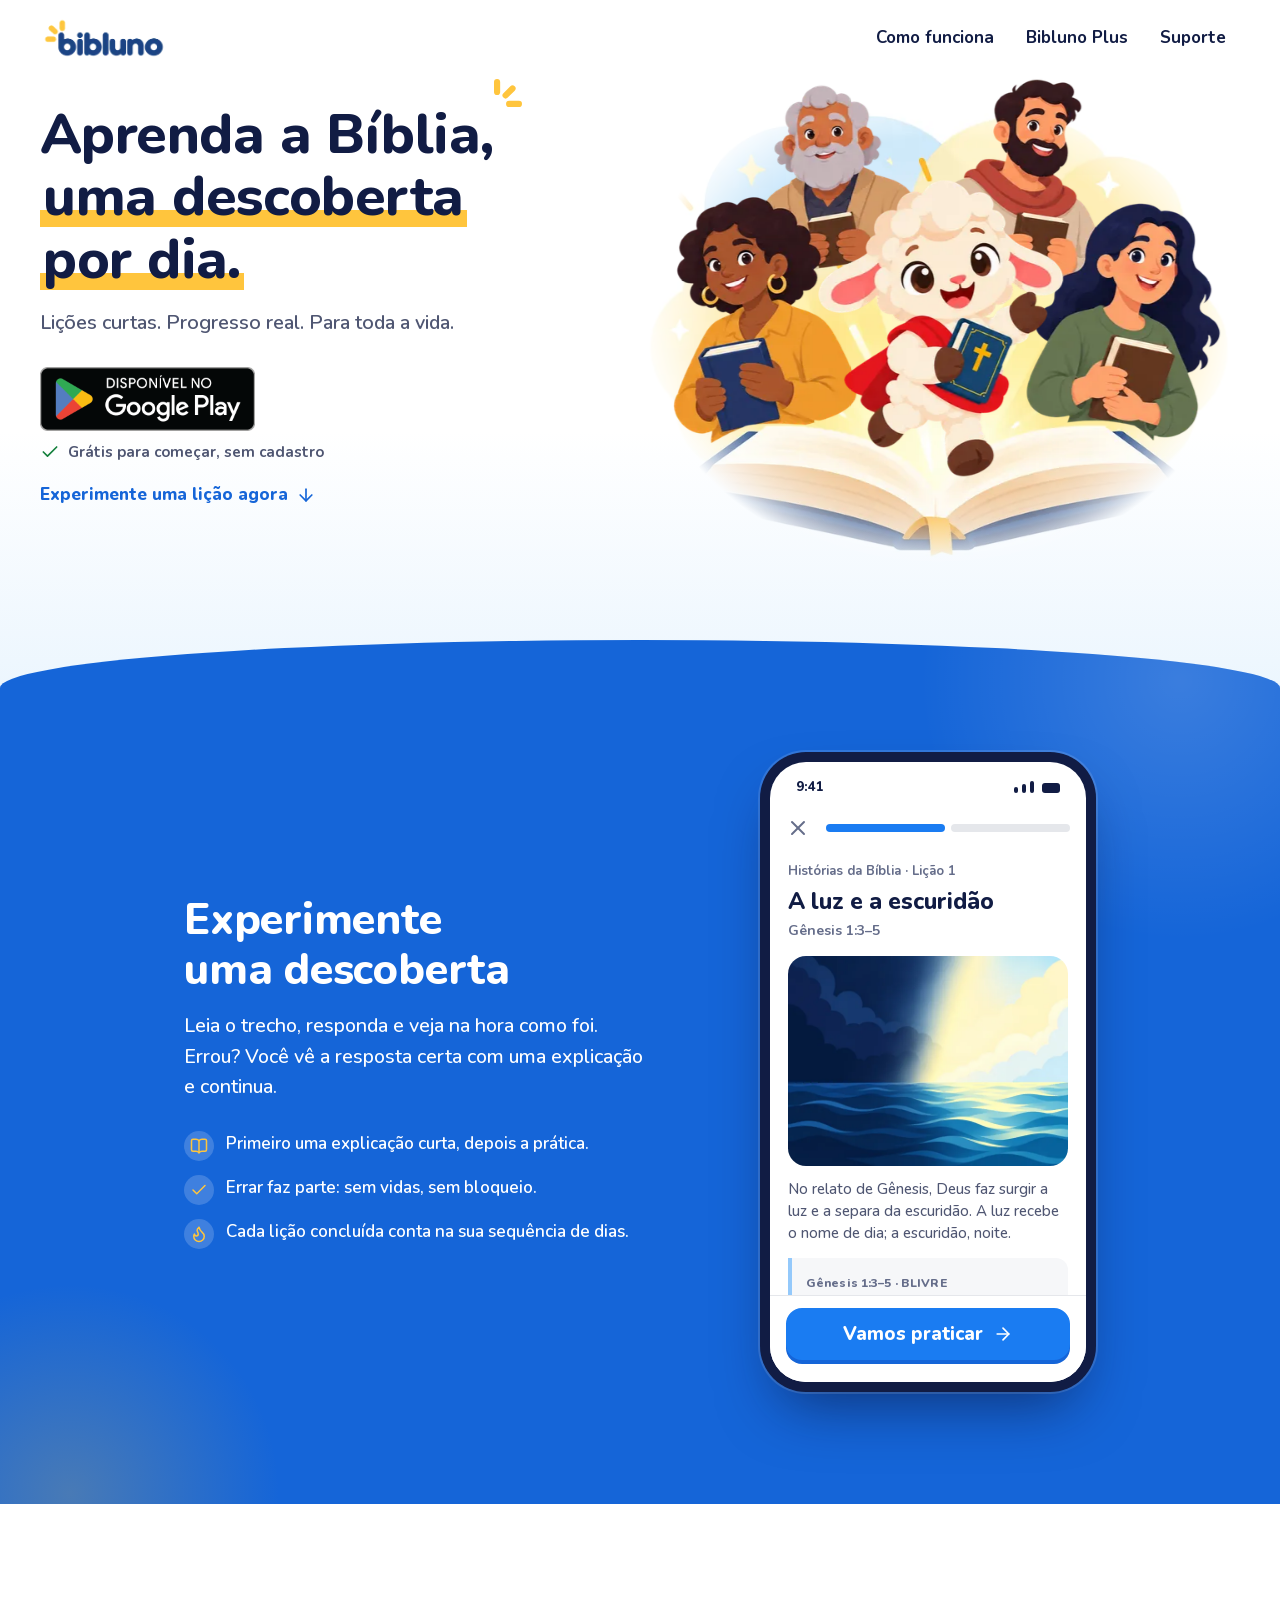
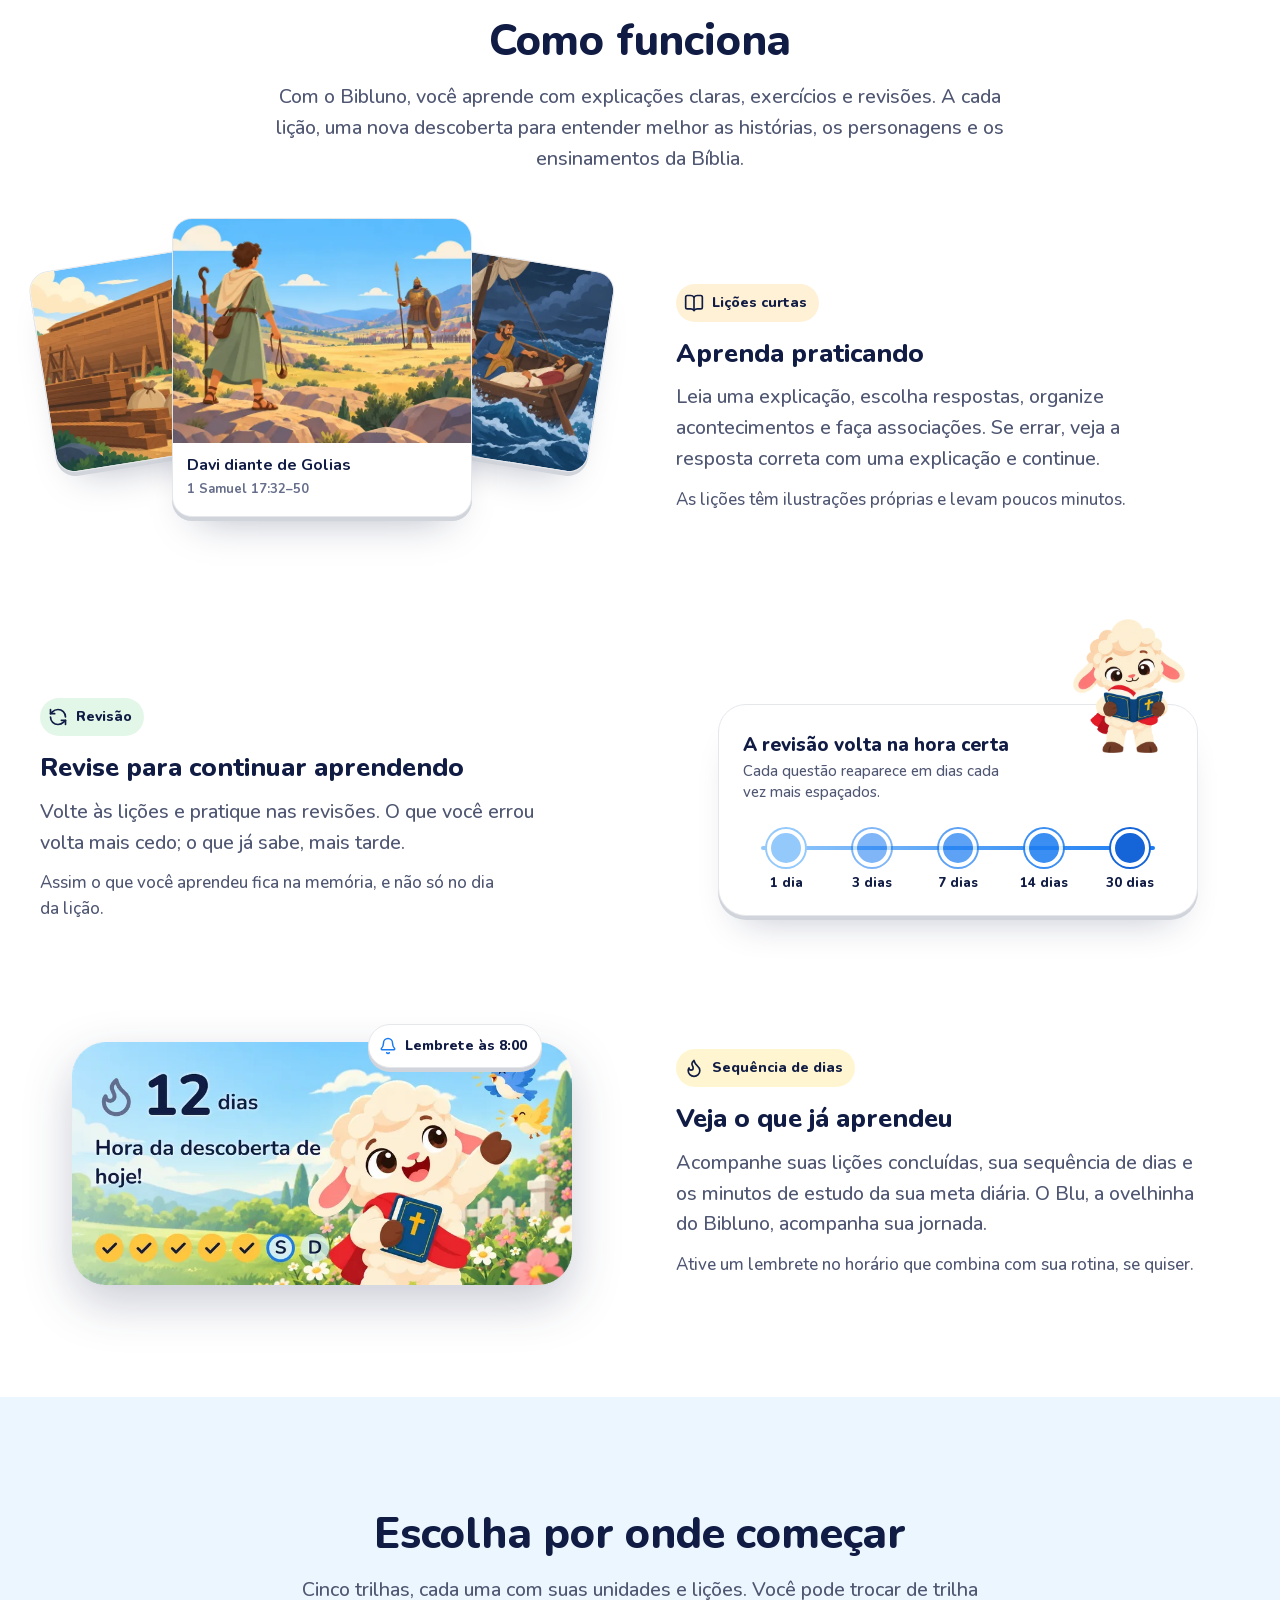
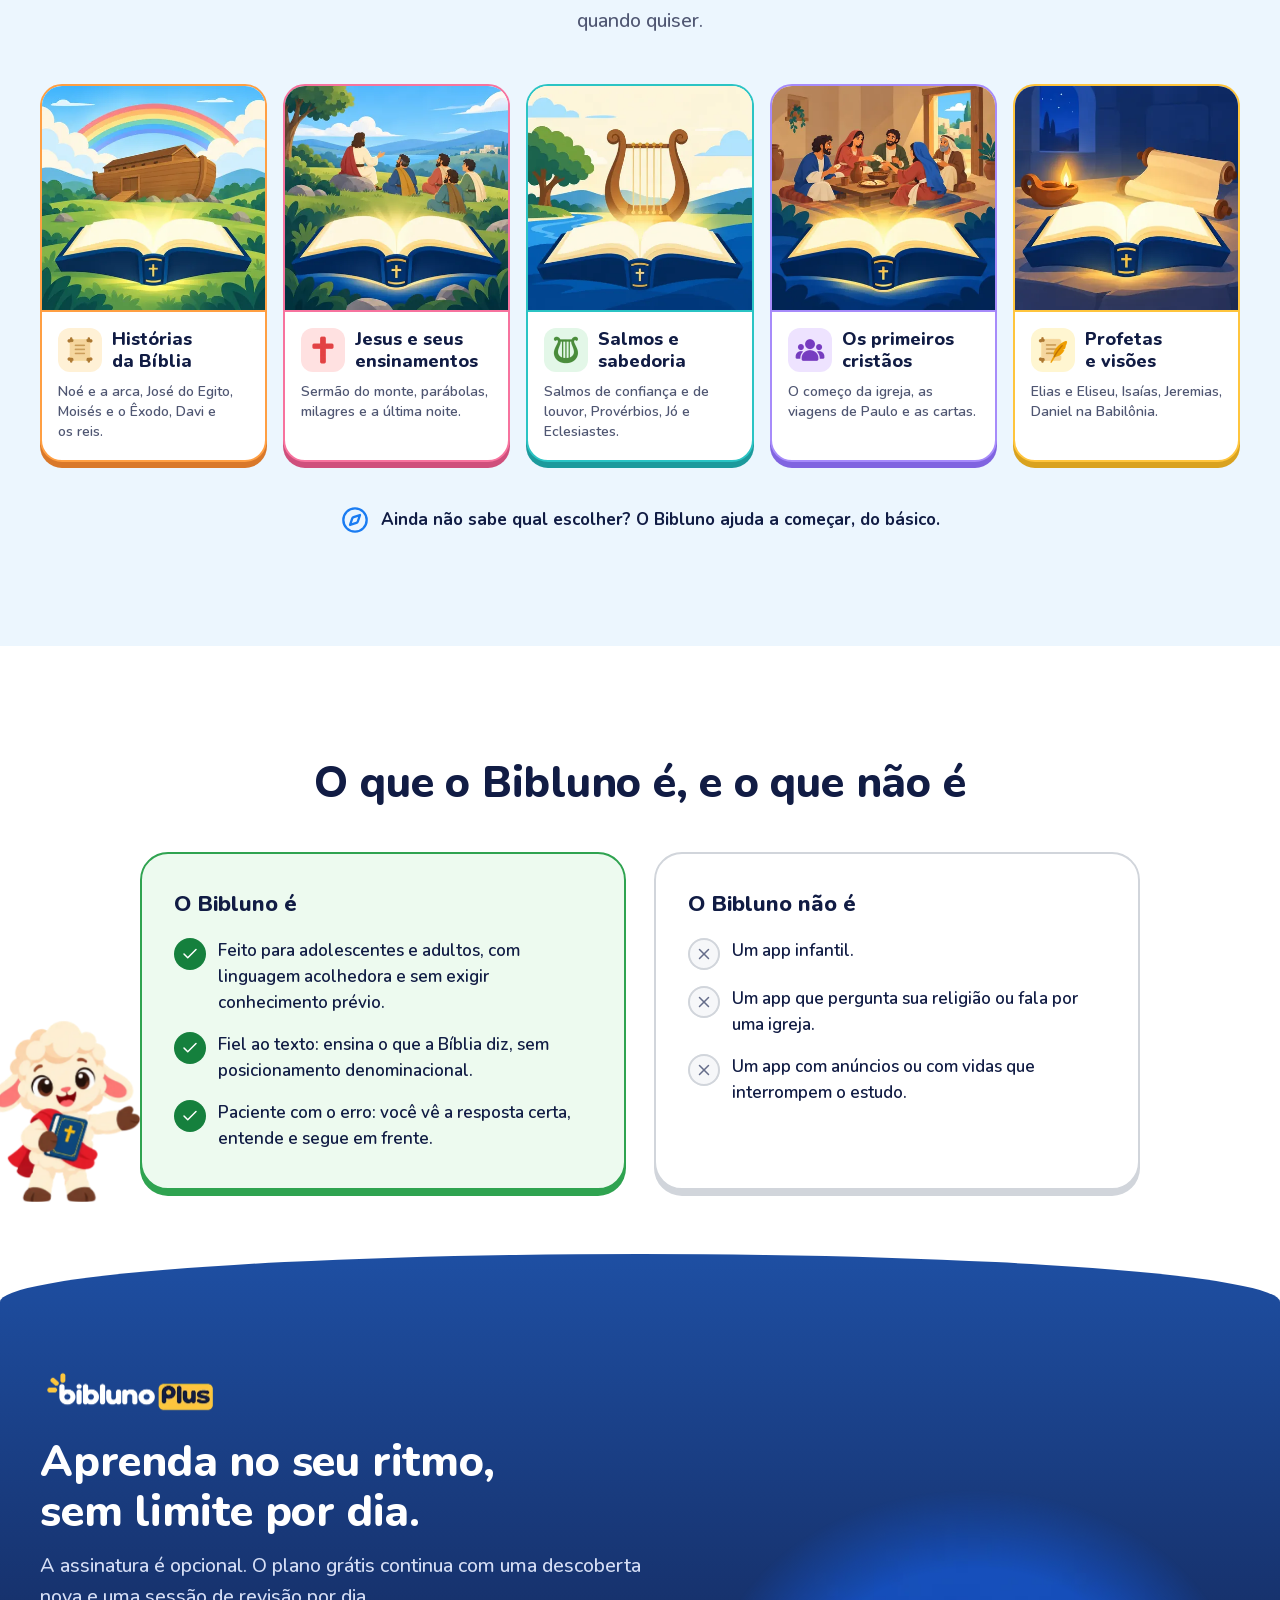
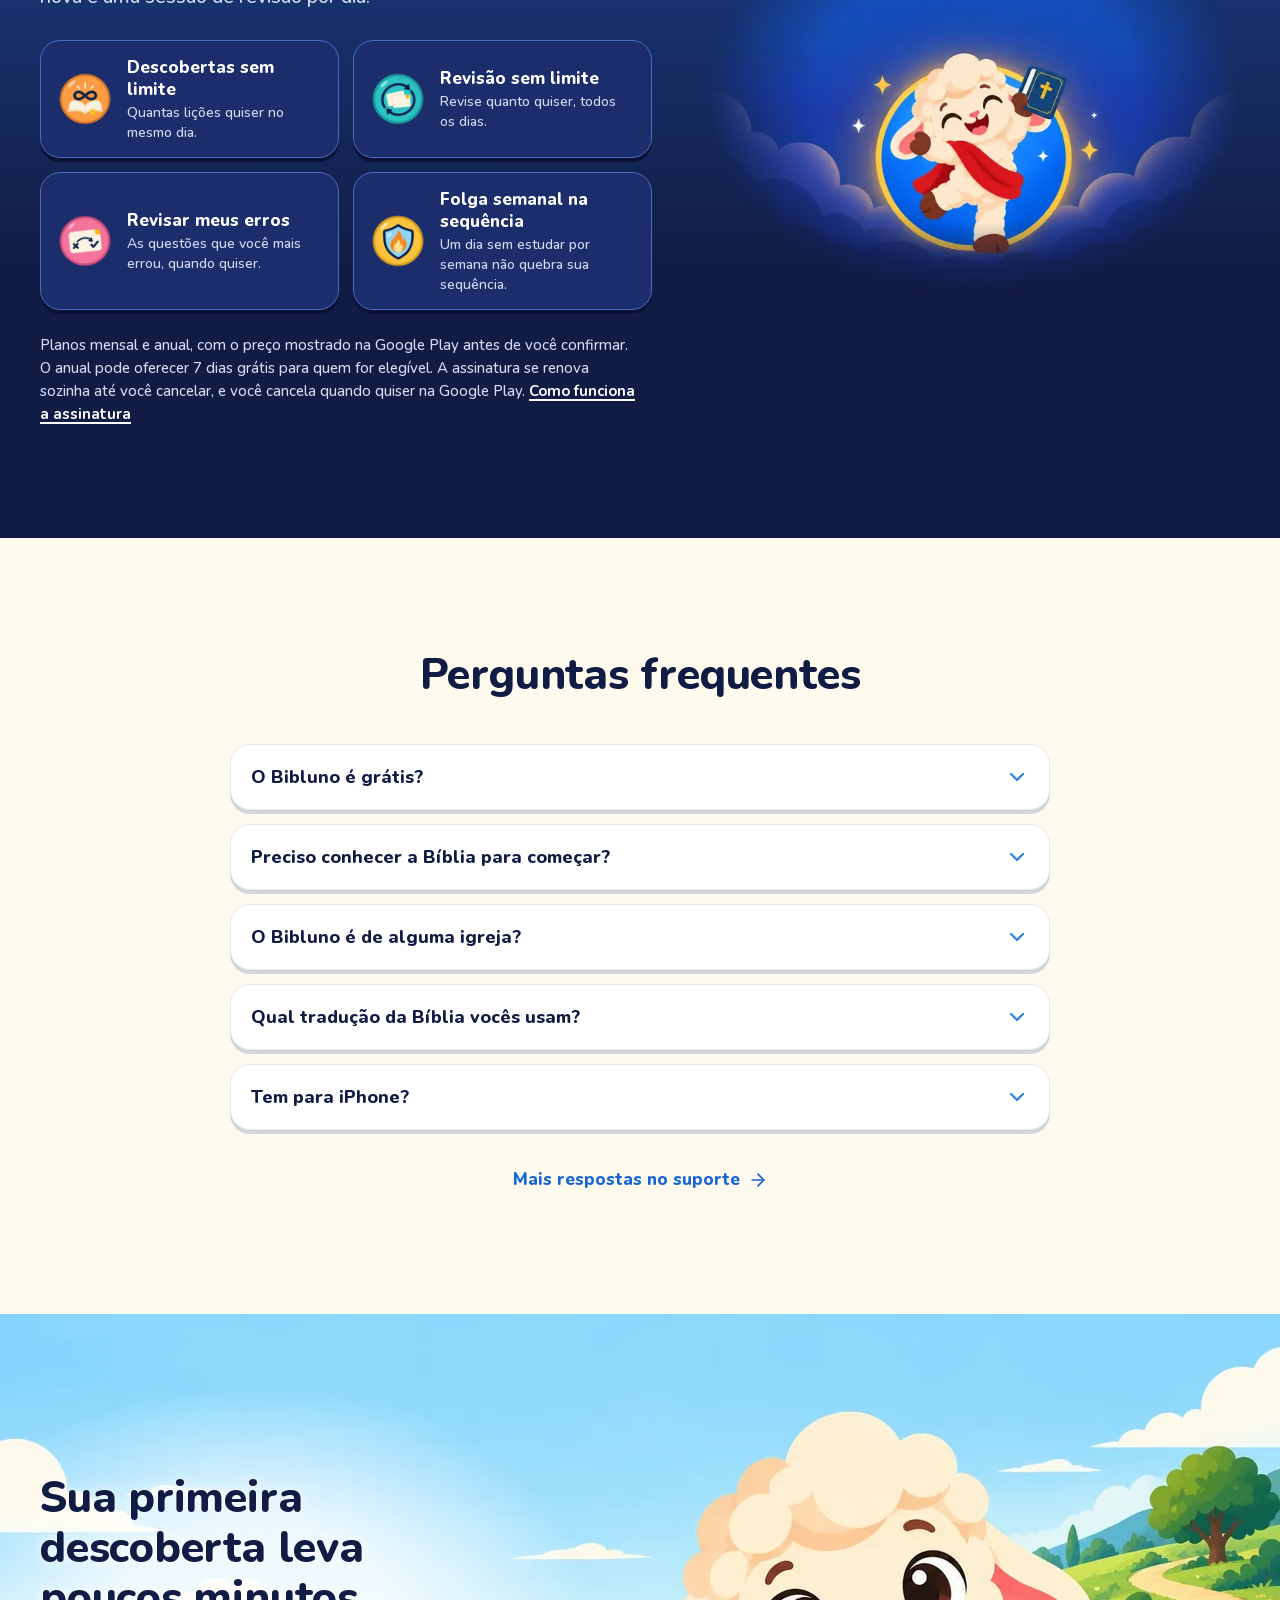
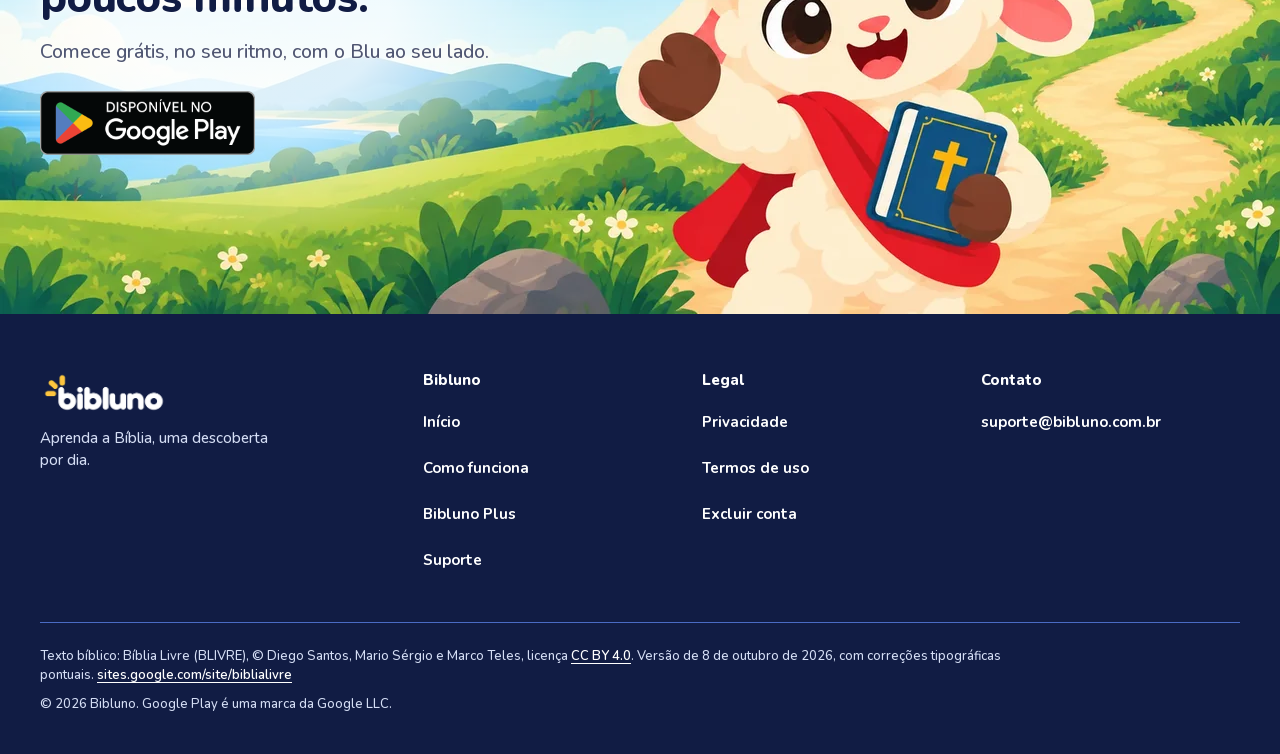
==== commit 7d038181: "Põe o selo oficial da Google Play e o vídeo de compartilhamento O topo e o fim da home trocam o "Em " ====
--- a/index.html
+++ b/index.html
@@ -6,7 +6,7 @@
     <title>Bibluno: Aprenda a Bíblia, uma descoberta por dia</title>
     <meta
       name="description"
-      content="Aprenda a Bíblia com lições curtas, exercícios e revisões, com o Blu ao seu lado. Lições curtas. Progresso real. Para toda a vida. Em breve na Google Play."
+      content="Aprenda a Bíblia com lições curtas, exercícios e revisões, com o Blu ao seu lado. Lições curtas. Progresso real. Para toda a vida. Disponível na Google Play."
     />
     <link rel="canonical" href="https://bibluno.com.br/" />
     <meta name="theme-color" content="#1A7CF2" />
@@ -21,7 +21,7 @@
     />
     <meta
       property="og:description"
-      content="Lições curtas. Progresso real. Para toda a vida. Em breve na Google Play."
+      content="Lições curtas. Progresso real. Para toda a vida. Disponível na Google Play."
     />
     <meta property="og:image" content="https://bibluno.com.br/img/og.jpg" />
     <meta property="og:image:width" content="1200" />
@@ -30,6 +30,16 @@
       property="og:image:alt"
       content="O Blu, a ovelhinha do Bibluno, com a frase Aprenda a Bíblia, uma descoberta por dia."
     />
+    <!-- Vídeo curto e mudo da prévia do link (onde a plataforma toca og:video, como o
+         Mensagens da Apple); nas outras, fica a imagem acima. -->
+    <meta property="og:video" content="https://bibluno.com.br/video/og.mp4" />
+    <meta
+      property="og:video:secure_url"
+      content="https://bibluno.com.br/video/og.mp4"
+    />
+    <meta property="og:video:type" content="video/mp4" />
+    <meta property="og:video:width" content="1200" />
+    <meta property="og:video:height" content="630" />
     <meta name="twitter:card" content="summary_large_image" />
     <link rel="icon" href="/favicon.ico" sizes="48x48" />
     <link rel="apple-touch-icon" href="/apple-touch-icon.png" />
@@ -136,21 +146,19 @@
             </p>
 
             <div class="hero-actions">
-              <!--
-                LOJA: quando o app sair, troque o <p class="store-soon"> pelo selo oficial
-                (baixe em https://play.google.com/intl/pt-BR/badges/), com o link e o
-                data-store que dispara o evento store_click (js/site.js):
-                <a class="store-badge" data-store="google_play"
-                   href="https://play.google.com/store/apps/details?id=app.bibluno.mobile">
-                  <img src="/img/google-play-badge.png" alt="Disponível no Google Play" width="646" height="192" />
-                </a>
-              -->
-              <p class="store-soon">
-                <svg class="faiscas" aria-hidden="true">
-                  <use href="/img/icones.svg#faiscas" />
-                </svg>
-                <span><small>Em breve na</small> <b>Google Play</b></span>
-              </p>
+              <!-- O selo oficial da Play; o link leva a origem da instalação (docs/09, "Links com UTM"). -->
+              <a
+                class="store-badge"
+                data-store="google_play"
+                href="https://play.google.com/store/apps/details?id=app.bibluno.mobile&amp;referrer=utm_source%3Dsite%26utm_medium%3Dselo%26utm_campaign%3Dhome"
+              >
+                <img
+                  src="/img/google-play-badge.png"
+                  alt="Disponível no Google Play"
+                  width="646"
+                  height="192"
+                />
+              </a>
               <p class="hero-note">
                 <svg class="i i-sm" aria-hidden="true">
                   <use href="/img/icones.svg#check" />
@@ -1095,12 +1103,18 @@
               Comece grátis, no seu ritmo, com o Blu ao seu lado.
             </p>
             <div class="hero-actions">
-              <p class="store-soon">
-                <svg class="faiscas" aria-hidden="true">
-                  <use href="/img/icones.svg#faiscas" />
-                </svg>
-                <span><small>Em breve na</small> <b>Google Play</b></span>
-              </p>
+              <a
+                class="store-badge"
+                data-store="google_play"
+                href="https://play.google.com/store/apps/details?id=app.bibluno.mobile&amp;referrer=utm_source%3Dsite%26utm_medium%3Dselo%26utm_campaign%3Dhome-fim"
+              >
+                <img
+                  src="/img/google-play-badge.png"
+                  alt="Disponível no Google Play"
+                  width="646"
+                  height="192"
+                />
+              </a>
             </div>
           </div>
         </div>
--- a/css/site.css
+++ b/css/site.css
@@ -384,44 +384,7 @@
 
 /* ---------- Chamada da loja ---------- */
 
-/* "Em breve na Google Play": aviso, não botão. Quando o app sair, este bloco dá lugar
-   ao selo oficial da Google Play com o link (ver o comentário no HTML). */
-.store-soon {
-  display: inline-flex;
-  align-items: center;
-  gap: 14px;
-  min-height: 60px;
-  padding: 10px 22px 10px 16px;
-  border-radius: var(--radius-button);
-  background: var(--navy);
-  color: var(--surface);
-  box-shadow: 0 var(--depth) 0 var(--night-plan-shade);
-  margin-bottom: var(--depth);
-}
-
-.store-soon .faiscas {
-  width: 30px;
-  height: 30px;
-  color: var(--accent);
-}
-
-.store-soon span {
-  display: grid;
-  line-height: 1.15;
-}
-
-.store-soon small {
-  color: var(--night-text-soft);
-  font-size: 13px;
-  font-weight: 700;
-}
-
-.store-soon b {
-  font-size: 21px;
-  font-weight: 800;
-}
-
-/* Selo oficial, quando entrar: <a class="store-badge" data-store="google_play" …><img …></a> */
+/* O selo oficial da Google Play, com o link da loja (decisão de 25/10/2026). */
 .store-badge {
   display: inline-block;
   border-radius: 12px;
@@ -1455,6 +1418,9 @@
   position: absolute;
   top: 0;
   left: 50%;
+  /* <figure> traz 40 px de margem lateral do navegador: sem zerar, o leque inteiro
+     andava 40 px para a direita e passava da borda no celular. */
+  margin: 0;
   width: 64%;
   max-width: 300px;
   overflow: hidden;
@@ -1510,6 +1476,12 @@
 .lesson-card.frente {
   z-index: 2;
   transform: translateX(-50%);
+}
+
+@media (max-width: 959px) {
+  .lesson-fan {
+    overflow-x: clip;
+  }
 }
 
 @media (max-width: 479px) {
@@ -2509,6 +2481,10 @@
   line-height: 28px;
 }
 
+.prose a {
+  overflow-wrap: anywhere;
+}
+
 .prose > section + section {
   margin-top: 48px;
 }
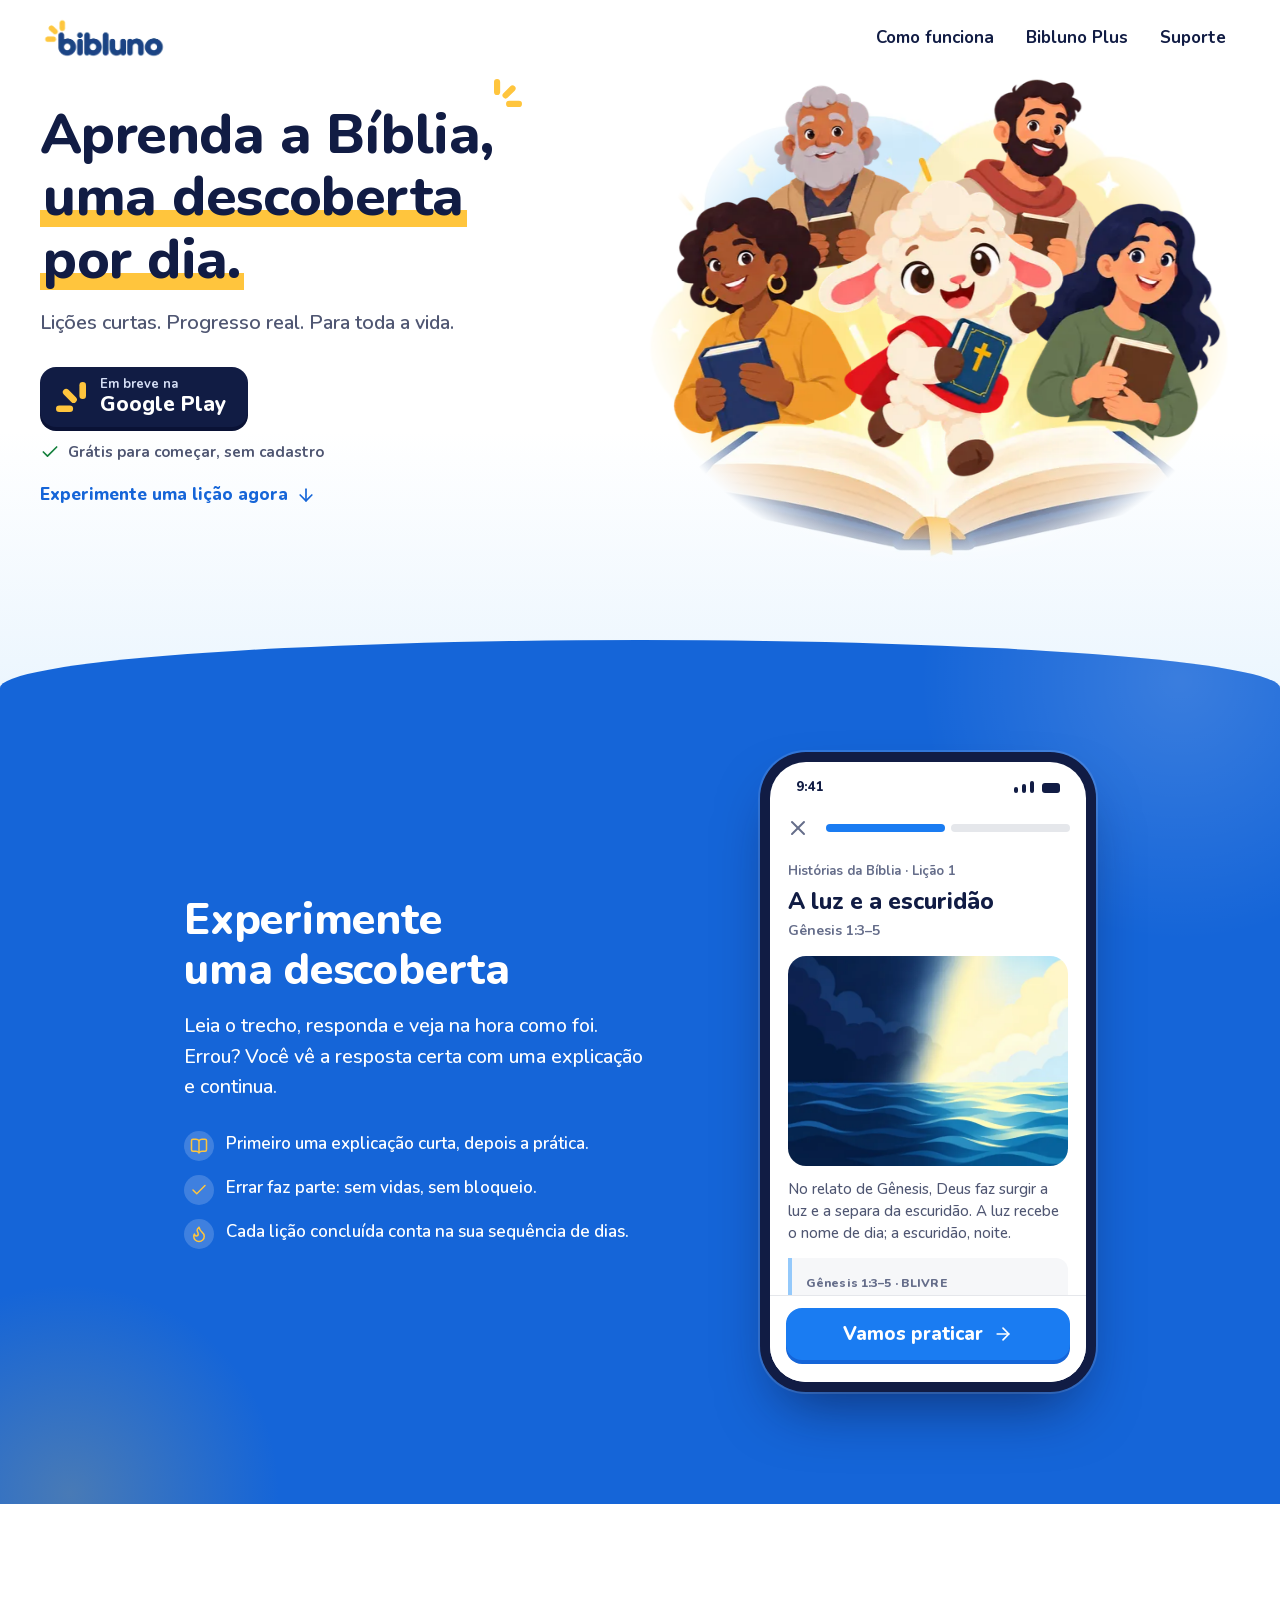
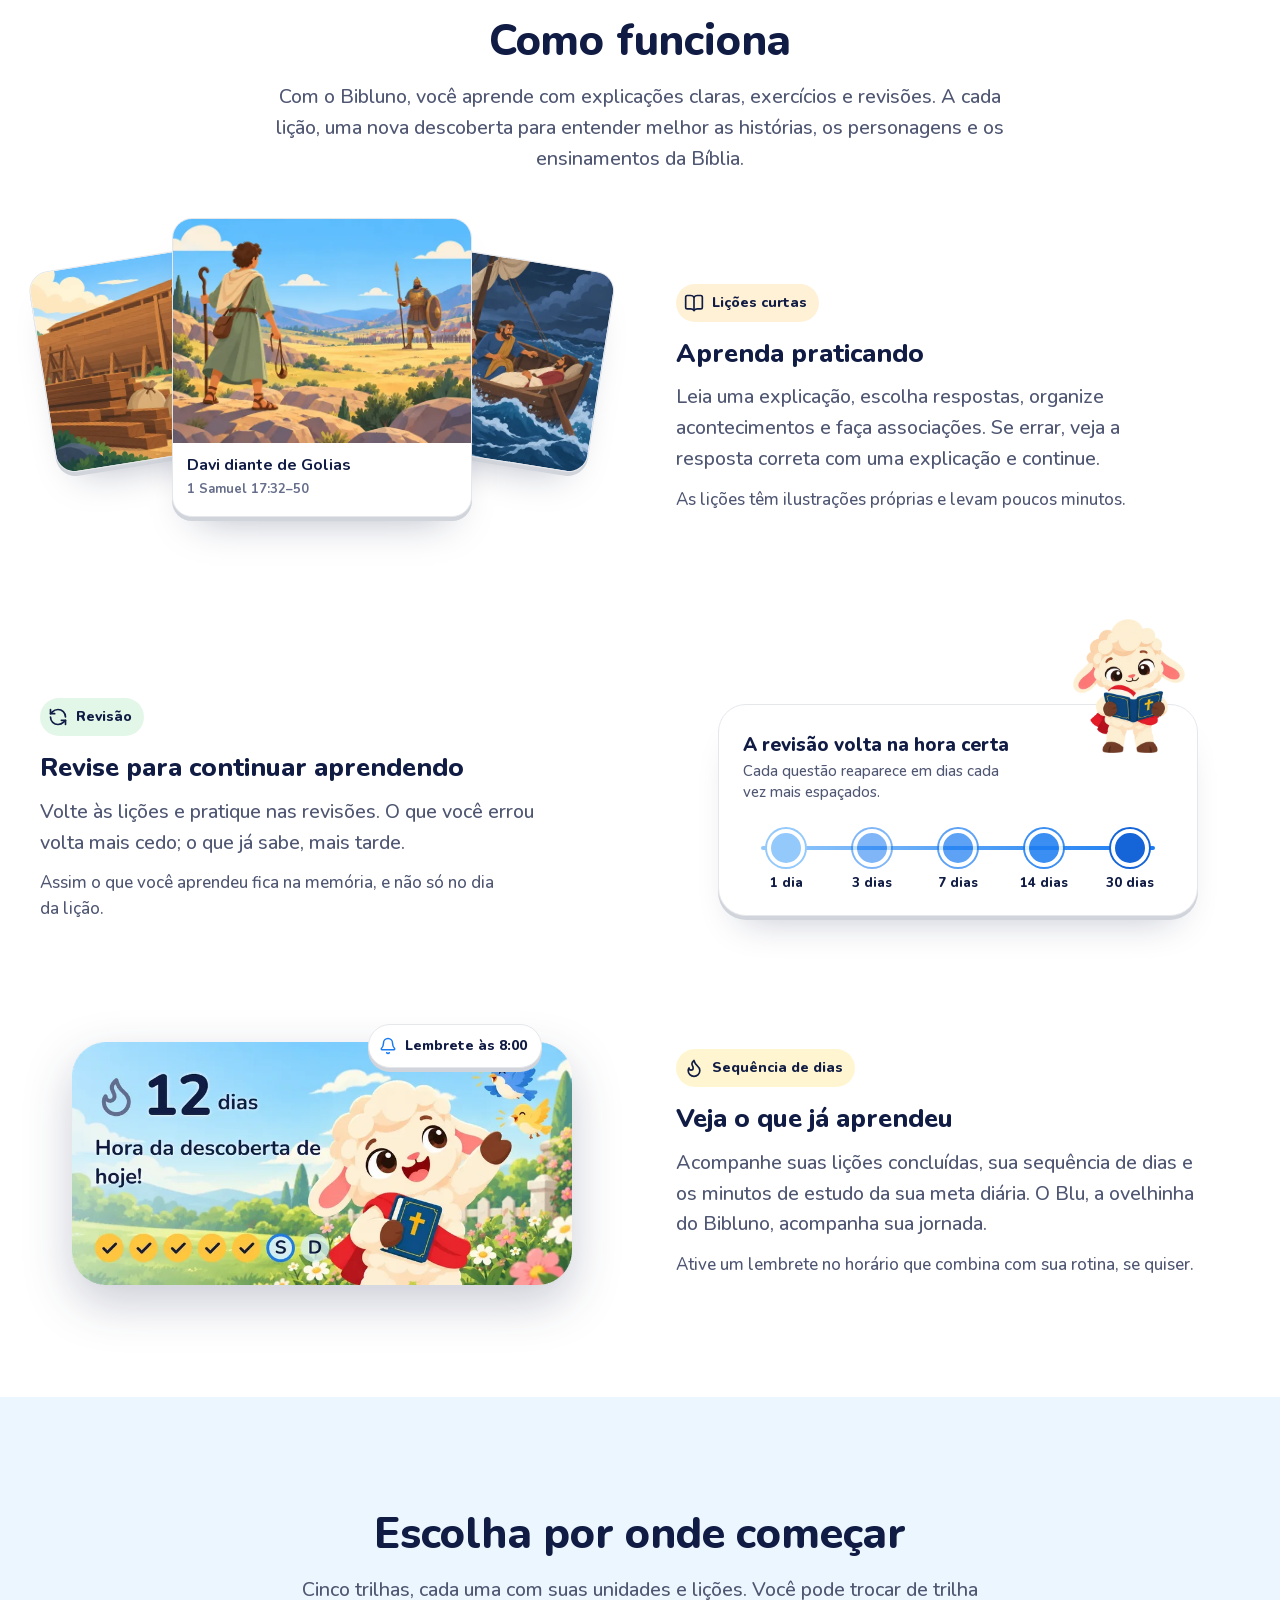
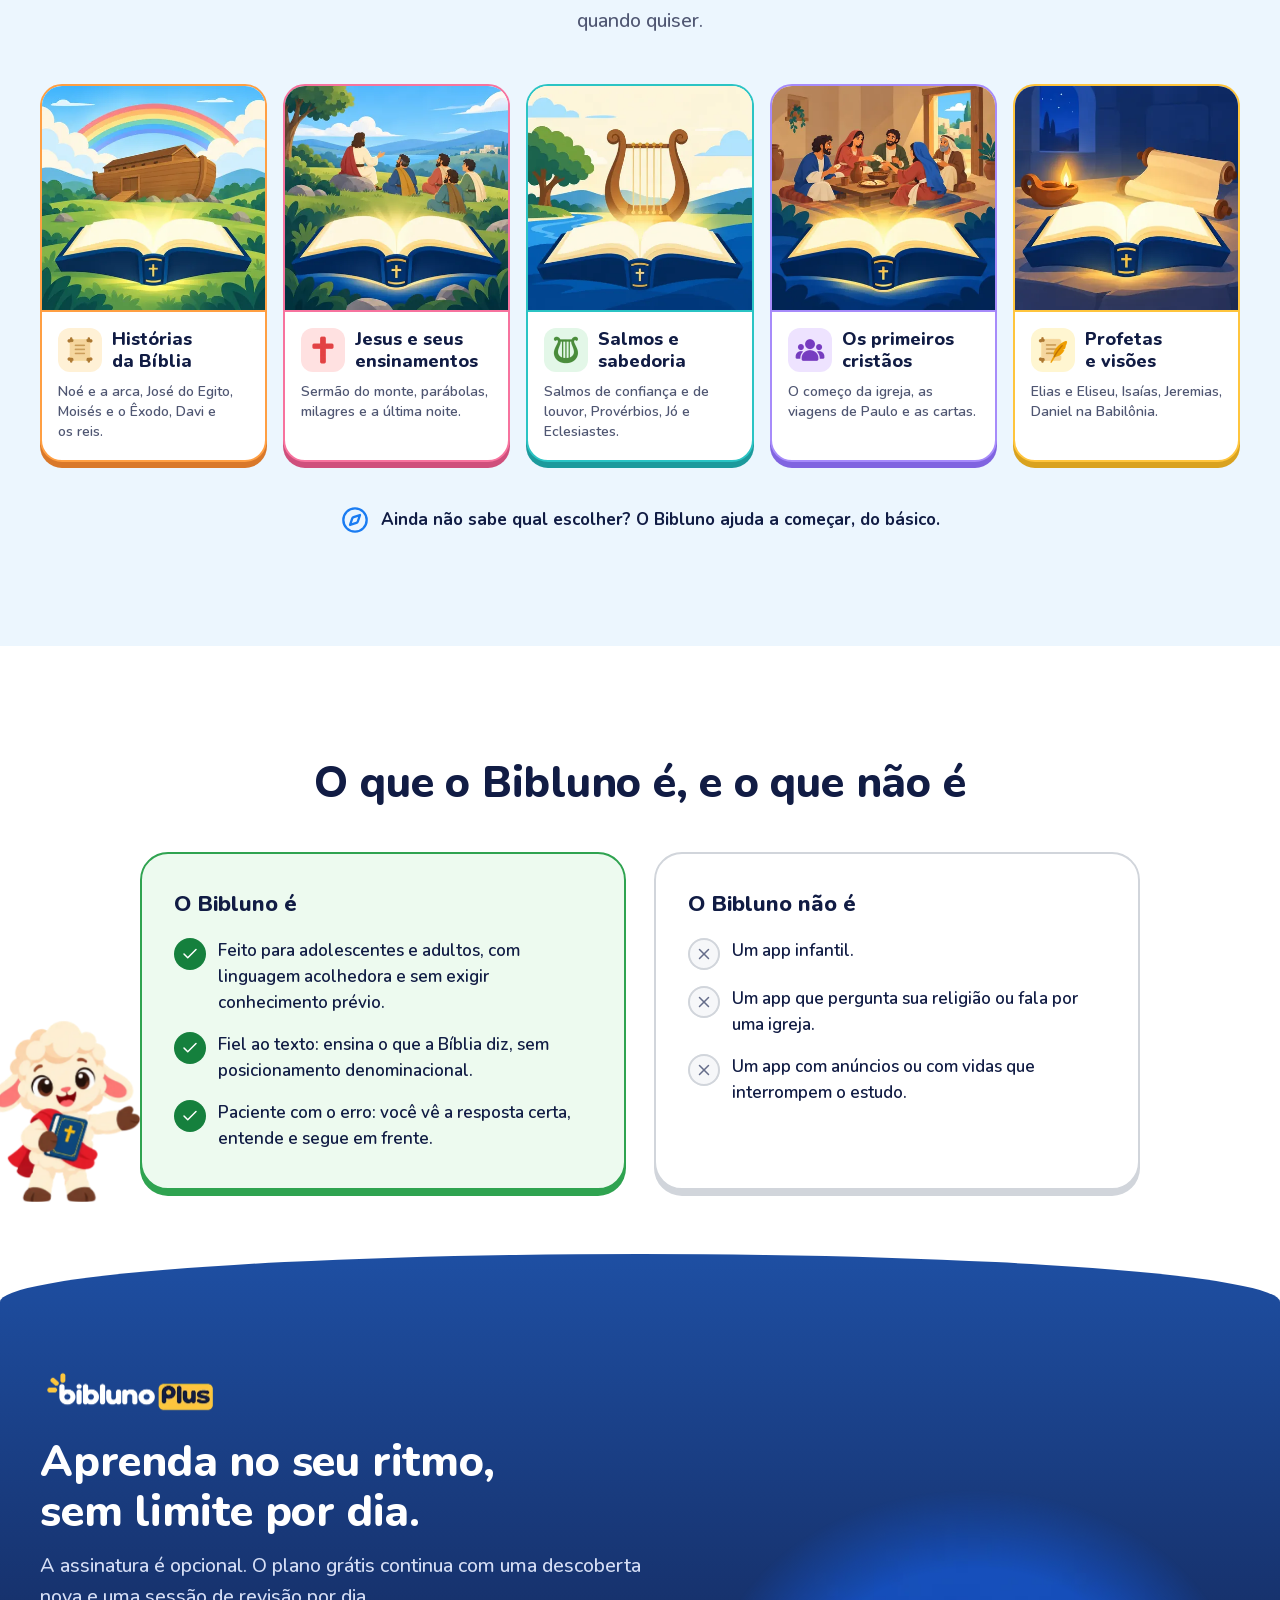
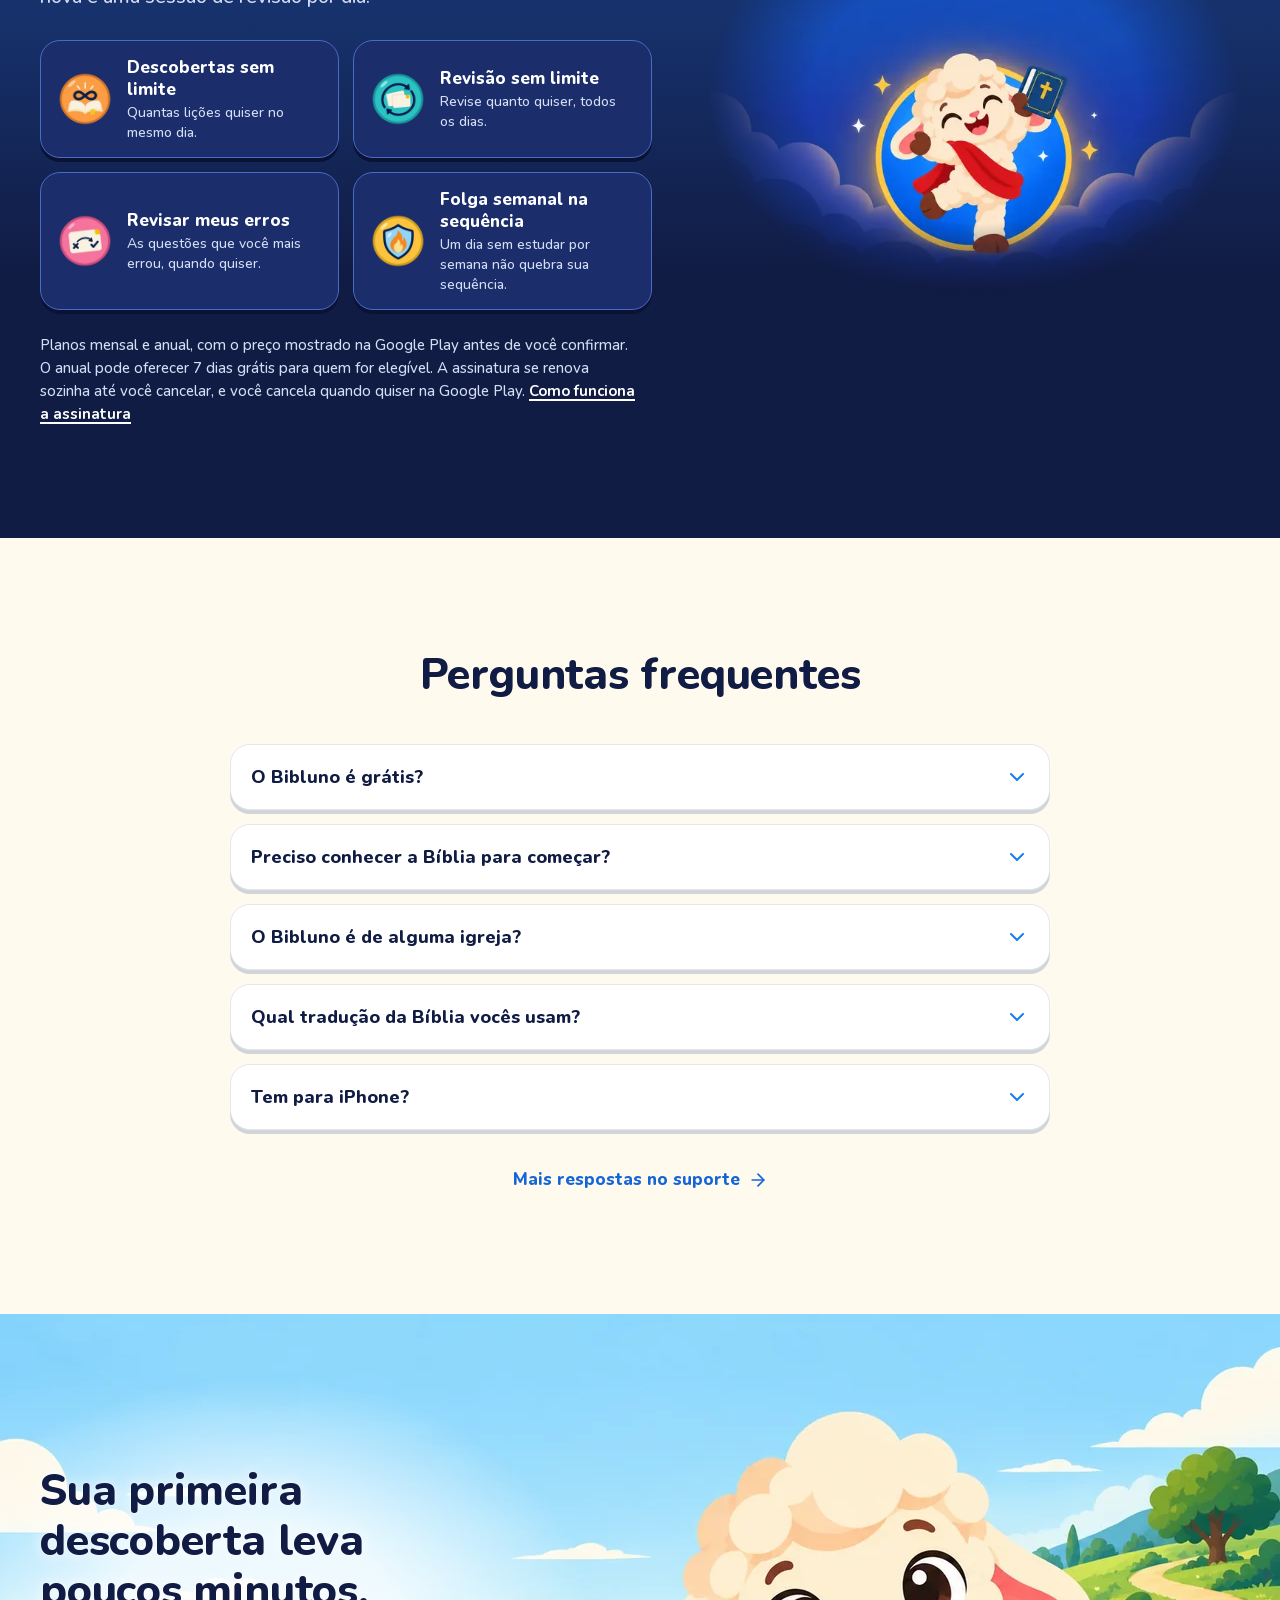
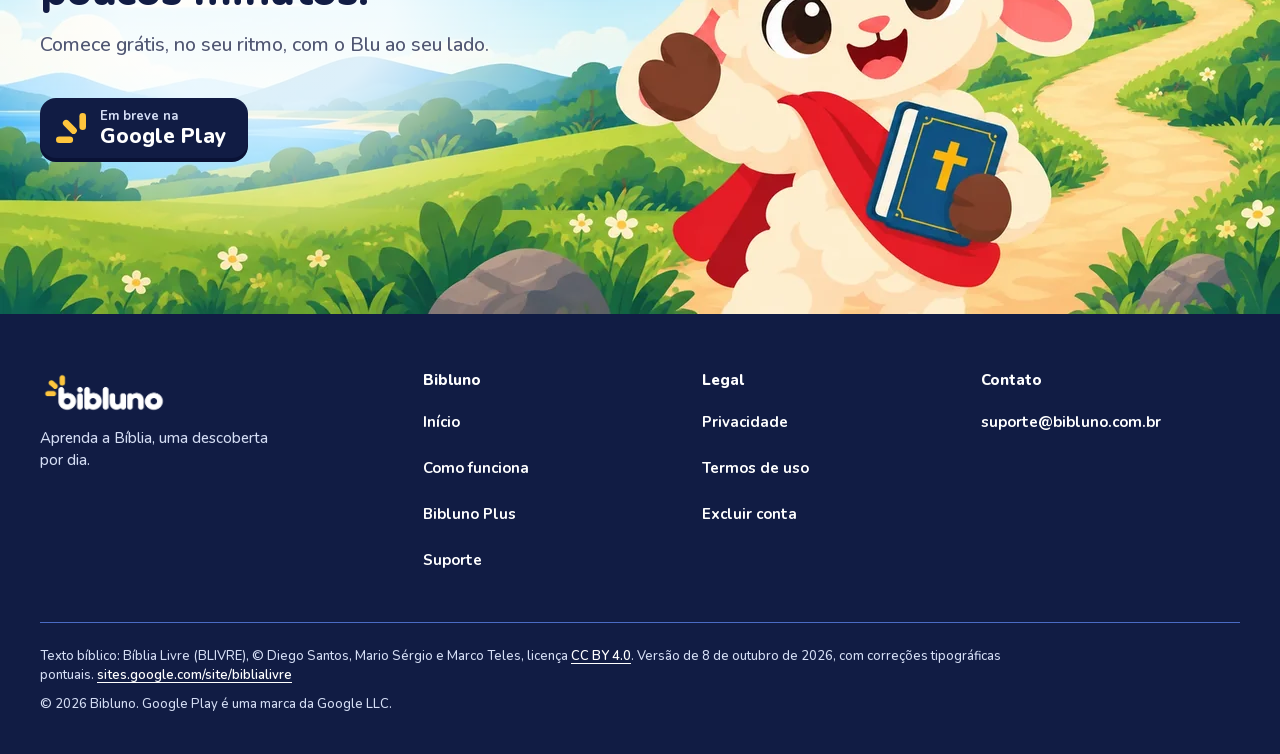
==== commit b3194639: "Volta o aviso "Em breve na Google Play" Co-Authored-By: Claude Opus 5.5 <noreply@anthropic.com>" ====
--- a/index.html
+++ b/index.html
@@ -6,7 +6,7 @@
     <title>Bibluno: Aprenda a Bíblia, uma descoberta por dia</title>
     <meta
       name="description"
-      content="Aprenda a Bíblia com lições curtas, exercícios e revisões, com o Blu ao seu lado. Lições curtas. Progresso real. Para toda a vida. Disponível na Google Play."
+      content="Aprenda a Bíblia com lições curtas, exercícios e revisões, com o Blu ao seu lado. Lições curtas. Progresso real. Para toda a vida. Em breve na Google Play."
     />
     <link rel="canonical" href="https://bibluno.com.br/" />
     <meta name="theme-color" content="#1A7CF2" />
@@ -21,7 +21,7 @@
     />
     <meta
       property="og:description"
-      content="Lições curtas. Progresso real. Para toda a vida. Disponível na Google Play."
+      content="Lições curtas. Progresso real. Para toda a vida. Em breve na Google Play."
     />
     <meta property="og:image" content="https://bibluno.com.br/img/og.jpg" />
     <meta property="og:image:width" content="1200" />
@@ -146,19 +146,21 @@
             </p>
 
             <div class="hero-actions">
-              <!-- O selo oficial da Play; o link leva a origem da instalação (docs/09, "Links com UTM"). -->
-              <a
-                class="store-badge"
-                data-store="google_play"
-                href="https://play.google.com/store/apps/details?id=app.bibluno.mobile&amp;referrer=utm_source%3Dsite%26utm_medium%3Dselo%26utm_campaign%3Dhome"
-              >
-                <img
-                  src="/img/google-play-badge.png"
-                  alt="Disponível no Google Play"
-                  width="646"
-                  height="192"
-                />
-              </a>
+              <!--
+                LOJA: quando o app sair, troque os dois <p class="store-soon"> pelo selo oficial,
+                com o link e o data-store que dispara o evento store_click (js/site.js):
+                <a class="store-badge" data-store="google_play"
+                   href="https://play.google.com/store/apps/details?id=app.bibluno.mobile&amp;referrer=utm_source%3Dsite%26utm_medium%3Dselo%26utm_campaign%3Dhome">
+                  <img src="/img/google-play-badge.png" alt="Disponível no Google Play" width="646" height="192" />
+                </a>
+                No fim da página, utm_campaign%3Dhome-fim.
+              -->
+              <p class="store-soon">
+                <svg class="faiscas" aria-hidden="true">
+                  <use href="/img/icones.svg#faiscas" />
+                </svg>
+                <span><small>Em breve na</small> <b>Google Play</b></span>
+              </p>
               <p class="hero-note">
                 <svg class="i i-sm" aria-hidden="true">
                   <use href="/img/icones.svg#check" />
@@ -1103,18 +1105,12 @@
               Comece grátis, no seu ritmo, com o Blu ao seu lado.
             </p>
             <div class="hero-actions">
-              <a
-                class="store-badge"
-                data-store="google_play"
-                href="https://play.google.com/store/apps/details?id=app.bibluno.mobile&amp;referrer=utm_source%3Dsite%26utm_medium%3Dselo%26utm_campaign%3Dhome-fim"
-              >
-                <img
-                  src="/img/google-play-badge.png"
-                  alt="Disponível no Google Play"
-                  width="646"
-                  height="192"
-                />
-              </a>
+              <p class="store-soon">
+                <svg class="faiscas" aria-hidden="true">
+                  <use href="/img/icones.svg#faiscas" />
+                </svg>
+                <span><small>Em breve na</small> <b>Google Play</b></span>
+              </p>
             </div>
           </div>
         </div>
--- a/css/site.css
+++ b/css/site.css
@@ -384,6 +384,43 @@
 
 /* ---------- Chamada da loja ---------- */
 
+/* "Em breve na Google Play": aviso, não botão, até o app sair na loja (decisão de
+   31/10/2026). Então, este bloco dá lugar ao selo oficial (o comentário LOJA no HTML). */
+.store-soon {
+  display: inline-flex;
+  align-items: center;
+  gap: 14px;
+  min-height: 60px;
+  padding: 10px 22px 10px 16px;
+  border-radius: var(--radius-button);
+  background: var(--navy);
+  color: var(--surface);
+  box-shadow: 0 var(--depth) 0 var(--night-plan-shade);
+  margin-bottom: var(--depth);
+}
+
+.store-soon .faiscas {
+  width: 30px;
+  height: 30px;
+  color: var(--accent);
+}
+
+.store-soon span {
+  display: grid;
+  line-height: 1.15;
+}
+
+.store-soon small {
+  color: var(--night-text-soft);
+  font-size: 13px;
+  font-weight: 700;
+}
+
+.store-soon b {
+  font-size: 21px;
+  font-weight: 800;
+}
+
 /* O selo oficial da Google Play, com o link da loja (decisão de 25/10/2026). */
 .store-badge {
   display: inline-block;
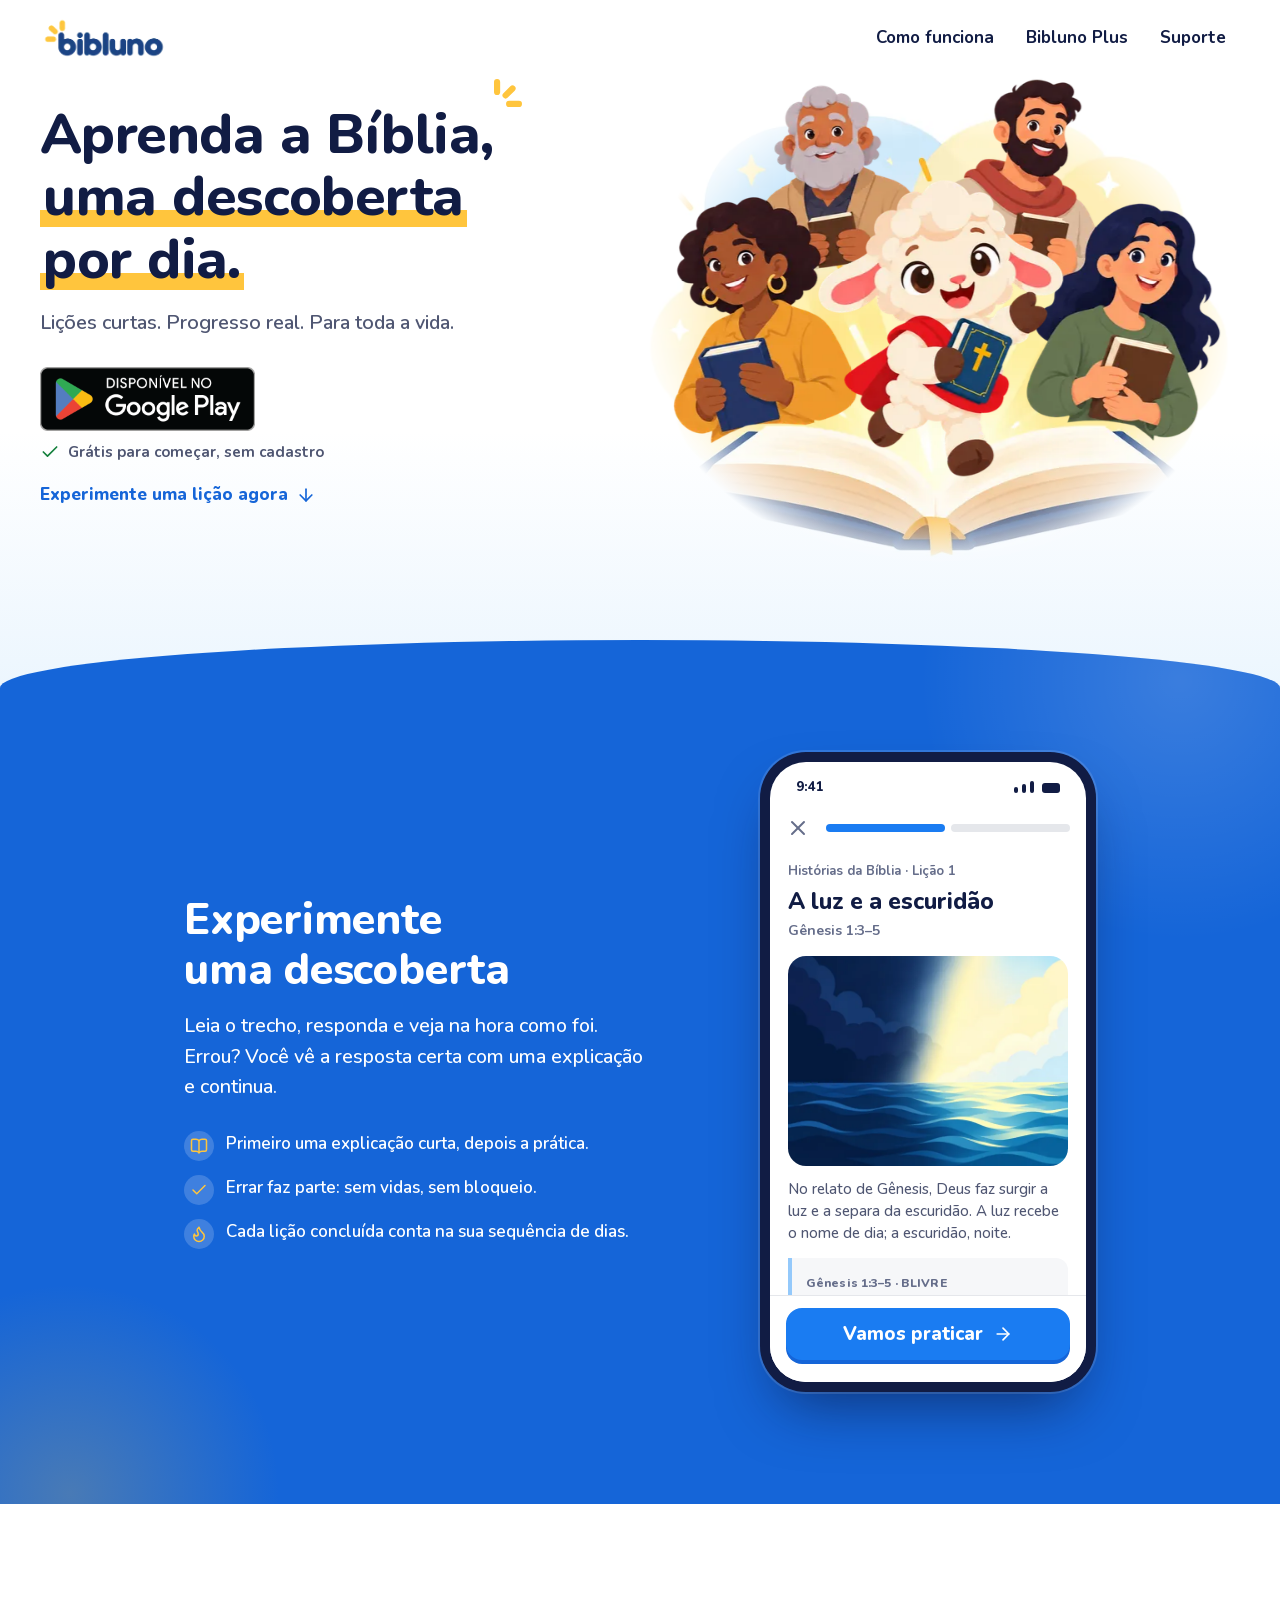
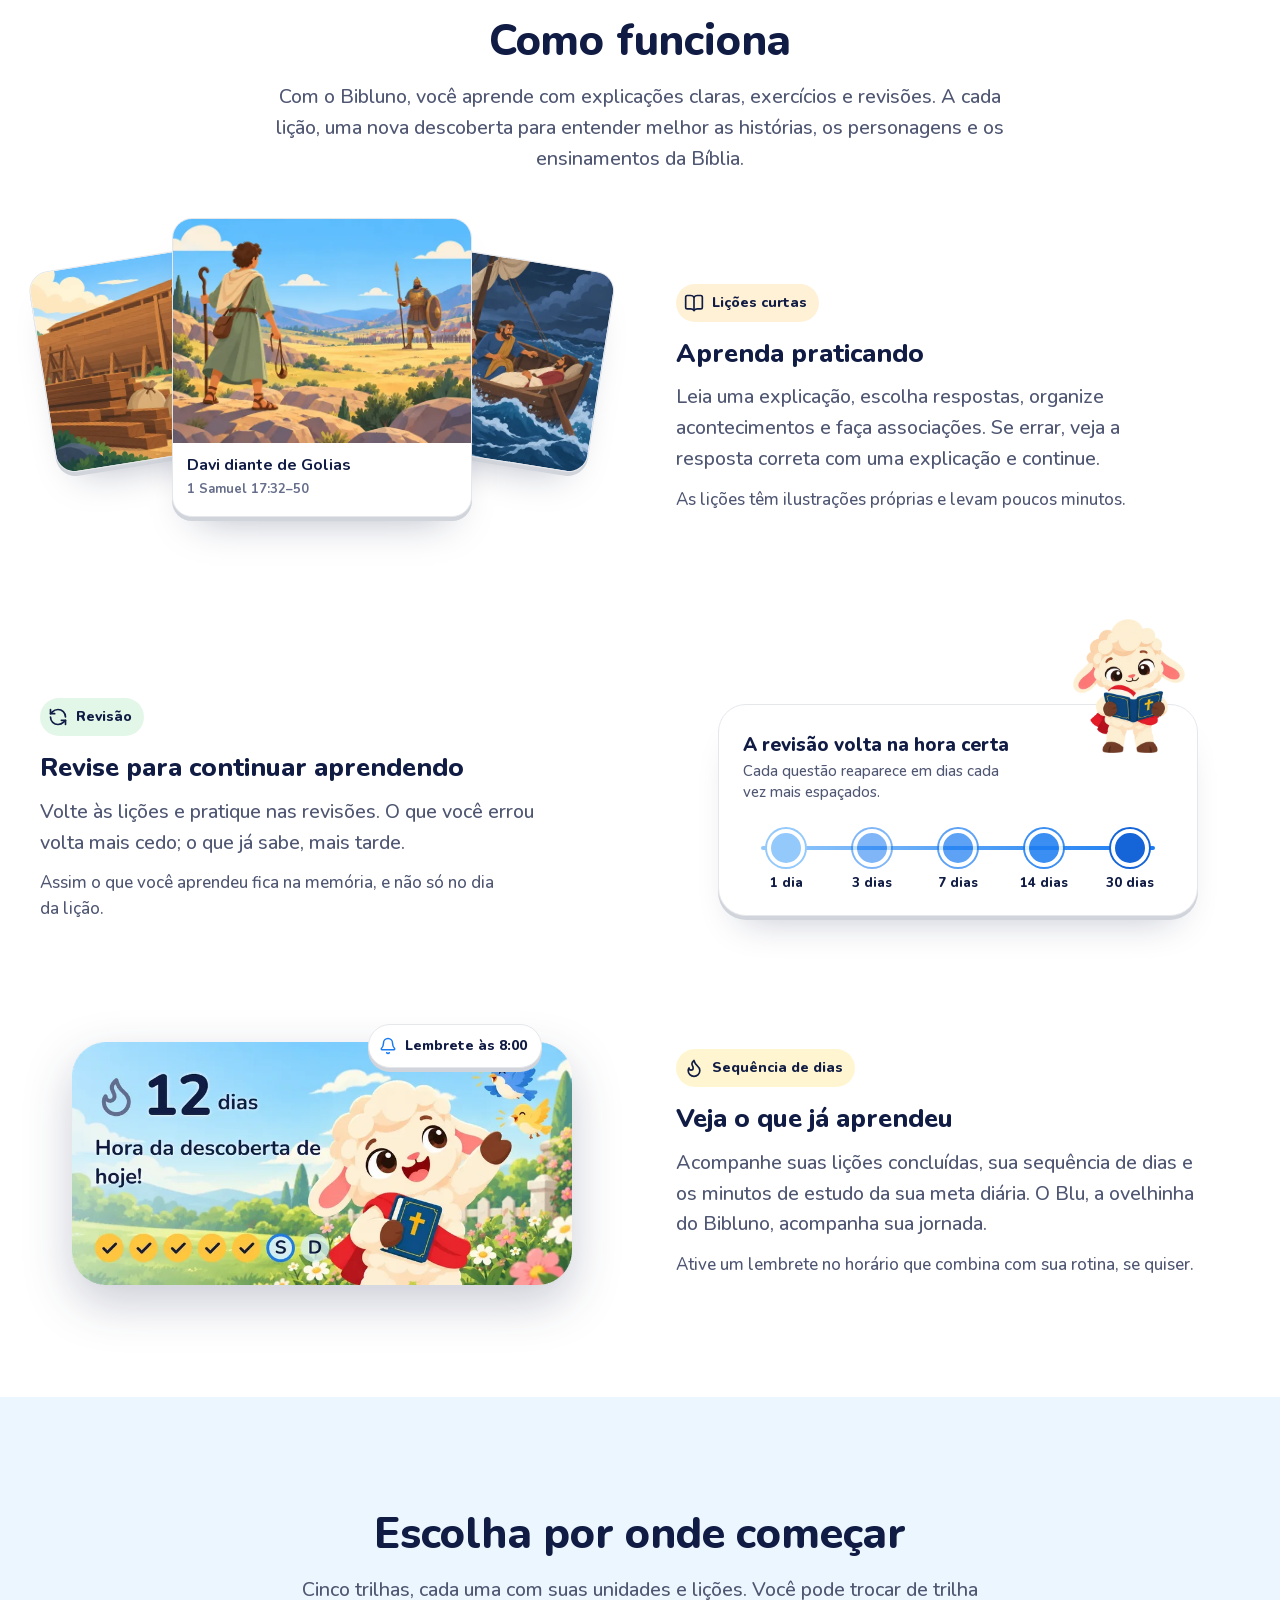
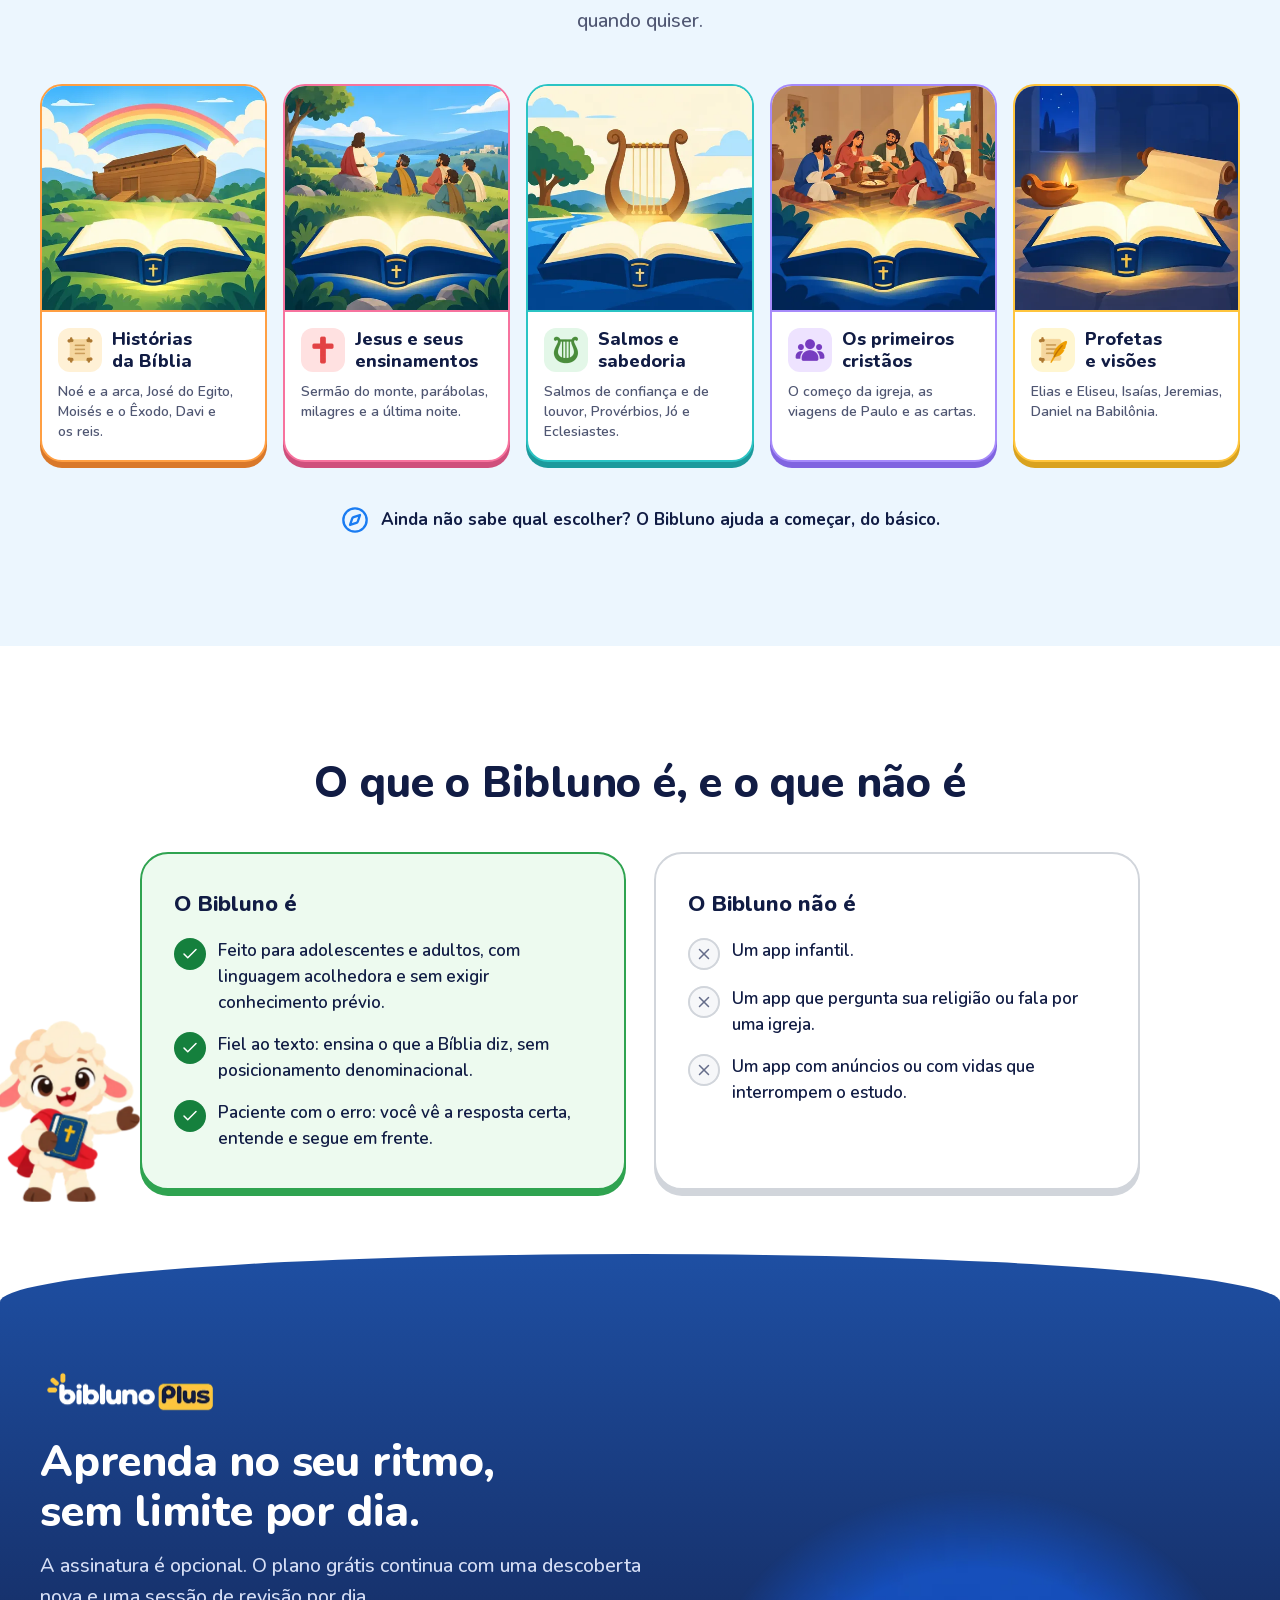
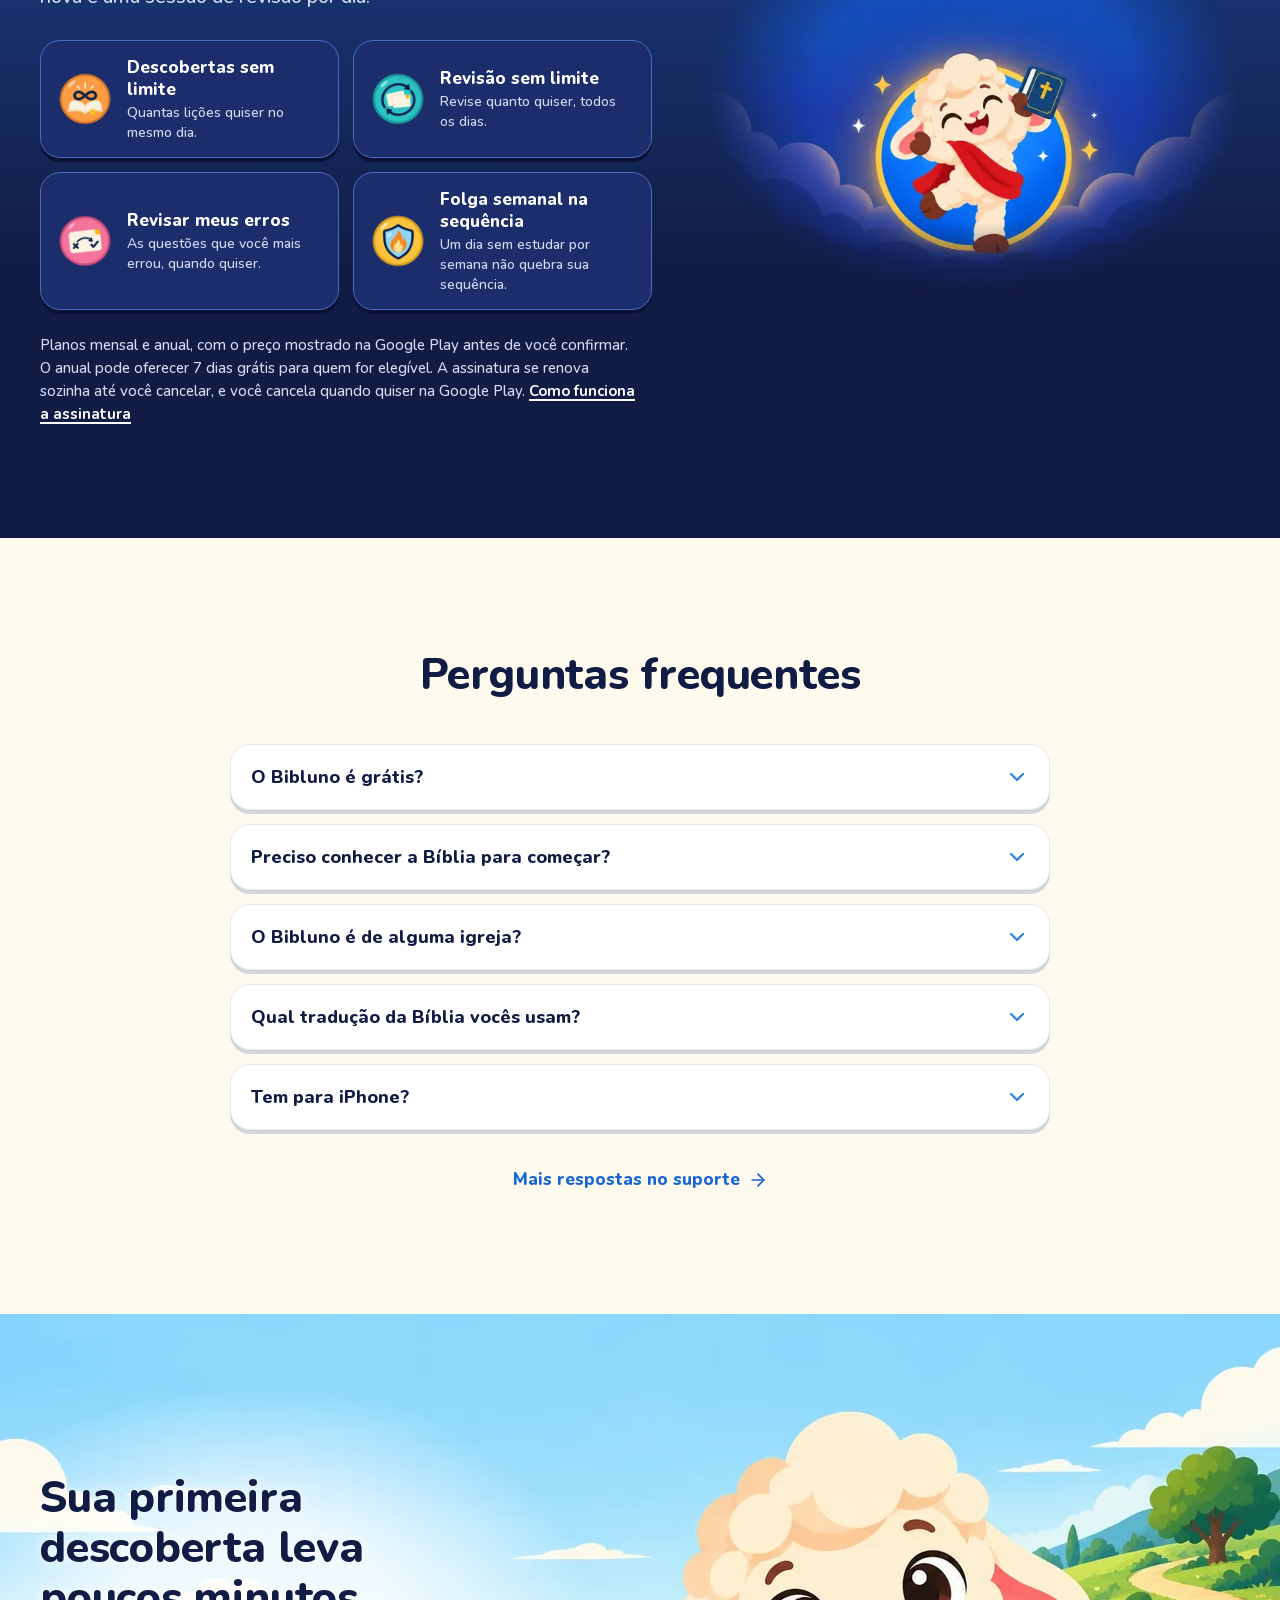
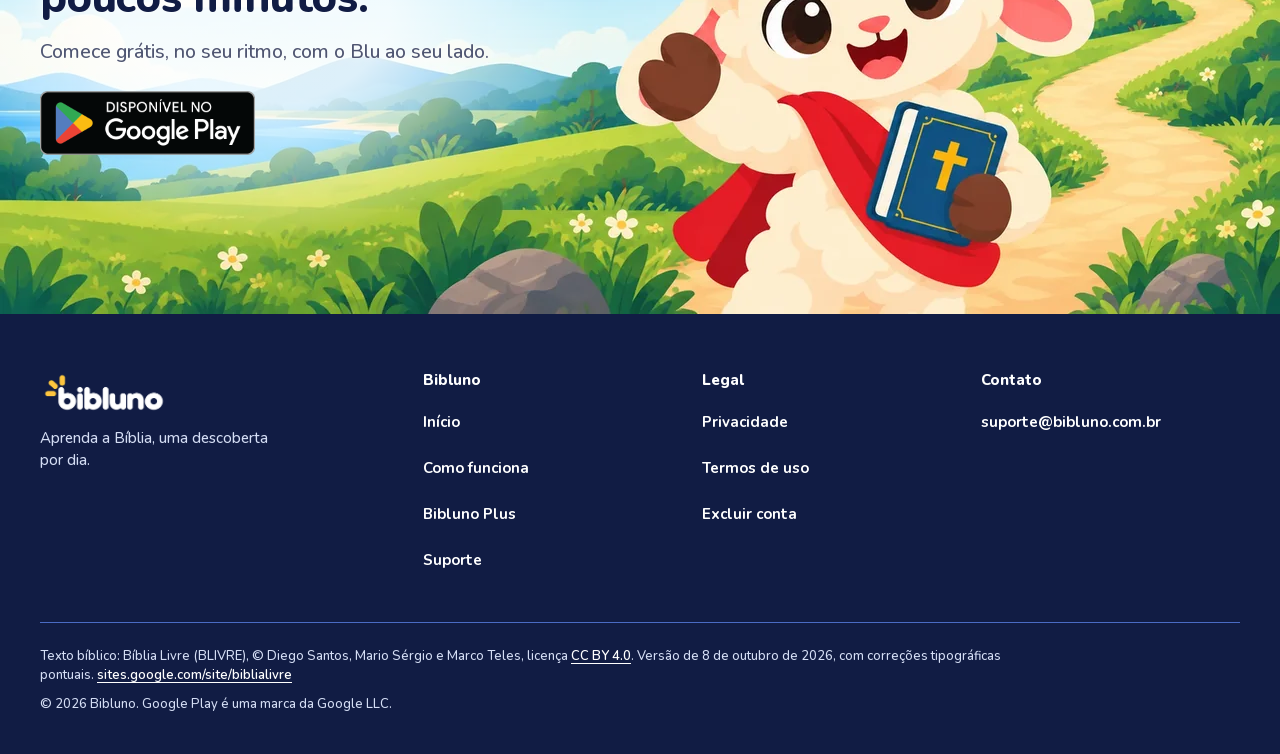
==== commit c09e0636: "Põe o selo oficial da Google Play com o app na loja O topo e o fim da home voltam a ter o selo, com " ====
--- a/index.html
+++ b/index.html
@@ -6,7 +6,7 @@
     <title>Bibluno: Aprenda a Bíblia, uma descoberta por dia</title>
     <meta
       name="description"
-      content="Aprenda a Bíblia com lições curtas, exercícios e revisões, com o Blu ao seu lado. Lições curtas. Progresso real. Para toda a vida. Em breve na Google Play."
+      content="Aprenda a Bíblia com lições curtas, exercícios e revisões, com o Blu ao seu lado. Lições curtas. Progresso real. Para toda a vida. Disponível na Google Play."
     />
     <link rel="canonical" href="https://bibluno.com.br/" />
     <meta name="theme-color" content="#1A7CF2" />
@@ -21,7 +21,7 @@
     />
     <meta
       property="og:description"
-      content="Lições curtas. Progresso real. Para toda a vida. Em breve na Google Play."
+      content="Lições curtas. Progresso real. Para toda a vida. Disponível na Google Play."
     />
     <meta property="og:image" content="https://bibluno.com.br/img/og.jpg" />
     <meta property="og:image:width" content="1200" />
@@ -146,21 +146,19 @@
             </p>
 
             <div class="hero-actions">
-              <!--
-                LOJA: quando o app sair, troque os dois <p class="store-soon"> pelo selo oficial,
-                com o link e o data-store que dispara o evento store_click (js/site.js):
-                <a class="store-badge" data-store="google_play"
-                   href="https://play.google.com/store/apps/details?id=app.bibluno.mobile&amp;referrer=utm_source%3Dsite%26utm_medium%3Dselo%26utm_campaign%3Dhome">
-                  <img src="/img/google-play-badge.png" alt="Disponível no Google Play" width="646" height="192" />
-                </a>
-                No fim da página, utm_campaign%3Dhome-fim.
-              -->
-              <p class="store-soon">
-                <svg class="faiscas" aria-hidden="true">
-                  <use href="/img/icones.svg#faiscas" />
-                </svg>
-                <span><small>Em breve na</small> <b>Google Play</b></span>
-              </p>
+              <!-- O selo oficial da Play; o link leva a origem da instalação (docs/09, "Links com UTM"). -->
+              <a
+                class="store-badge"
+                data-store="google_play"
+                href="https://play.google.com/store/apps/details?id=app.bibluno.mobile&amp;referrer=utm_source%3Dsite%26utm_medium%3Dselo%26utm_campaign%3Dhome"
+              >
+                <img
+                  src="/img/google-play-badge.png"
+                  alt="Disponível no Google Play"
+                  width="646"
+                  height="192"
+                />
+              </a>
               <p class="hero-note">
                 <svg class="i i-sm" aria-hidden="true">
                   <use href="/img/icones.svg#check" />
@@ -1105,12 +1103,18 @@
               Comece grátis, no seu ritmo, com o Blu ao seu lado.
             </p>
             <div class="hero-actions">
-              <p class="store-soon">
-                <svg class="faiscas" aria-hidden="true">
-                  <use href="/img/icones.svg#faiscas" />
-                </svg>
-                <span><small>Em breve na</small> <b>Google Play</b></span>
-              </p>
+              <a
+                class="store-badge"
+                data-store="google_play"
+                href="https://play.google.com/store/apps/details?id=app.bibluno.mobile&amp;referrer=utm_source%3Dsite%26utm_medium%3Dselo%26utm_campaign%3Dhome-fim"
+              >
+                <img
+                  src="/img/google-play-badge.png"
+                  alt="Disponível no Google Play"
+                  width="646"
+                  height="192"
+                />
+              </a>
             </div>
           </div>
         </div>
--- a/css/site.css
+++ b/css/site.css
@@ -384,43 +384,6 @@
 
 /* ---------- Chamada da loja ---------- */
 
-/* "Em breve na Google Play": aviso, não botão, até o app sair na loja (decisão de
-   31/10/2026). Então, este bloco dá lugar ao selo oficial (o comentário LOJA no HTML). */
-.store-soon {
-  display: inline-flex;
-  align-items: center;
-  gap: 14px;
-  min-height: 60px;
-  padding: 10px 22px 10px 16px;
-  border-radius: var(--radius-button);
-  background: var(--navy);
-  color: var(--surface);
-  box-shadow: 0 var(--depth) 0 var(--night-plan-shade);
-  margin-bottom: var(--depth);
-}
-
-.store-soon .faiscas {
-  width: 30px;
-  height: 30px;
-  color: var(--accent);
-}
-
-.store-soon span {
-  display: grid;
-  line-height: 1.15;
-}
-
-.store-soon small {
-  color: var(--night-text-soft);
-  font-size: 13px;
-  font-weight: 700;
-}
-
-.store-soon b {
-  font-size: 21px;
-  font-weight: 800;
-}
-
 /* O selo oficial da Google Play, com o link da loja (decisão de 25/10/2026). */
 .store-badge {
   display: inline-block;
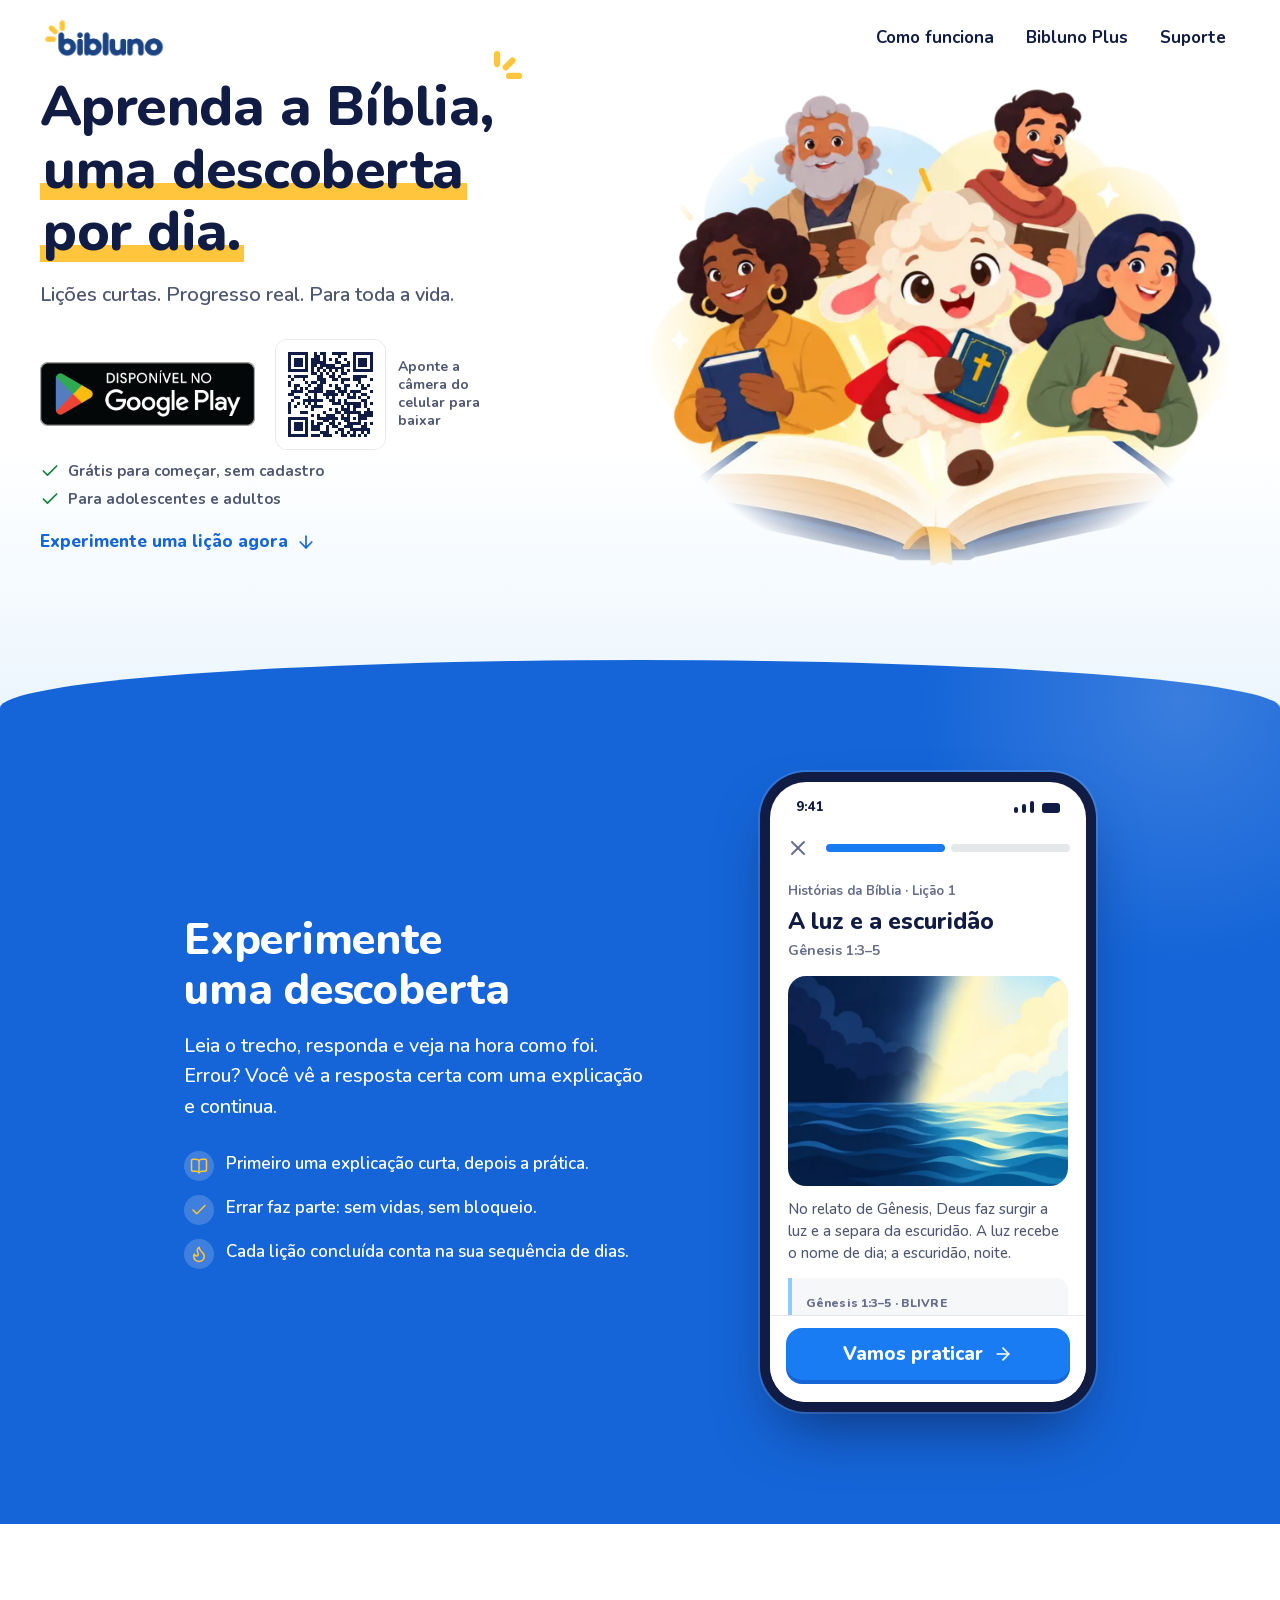
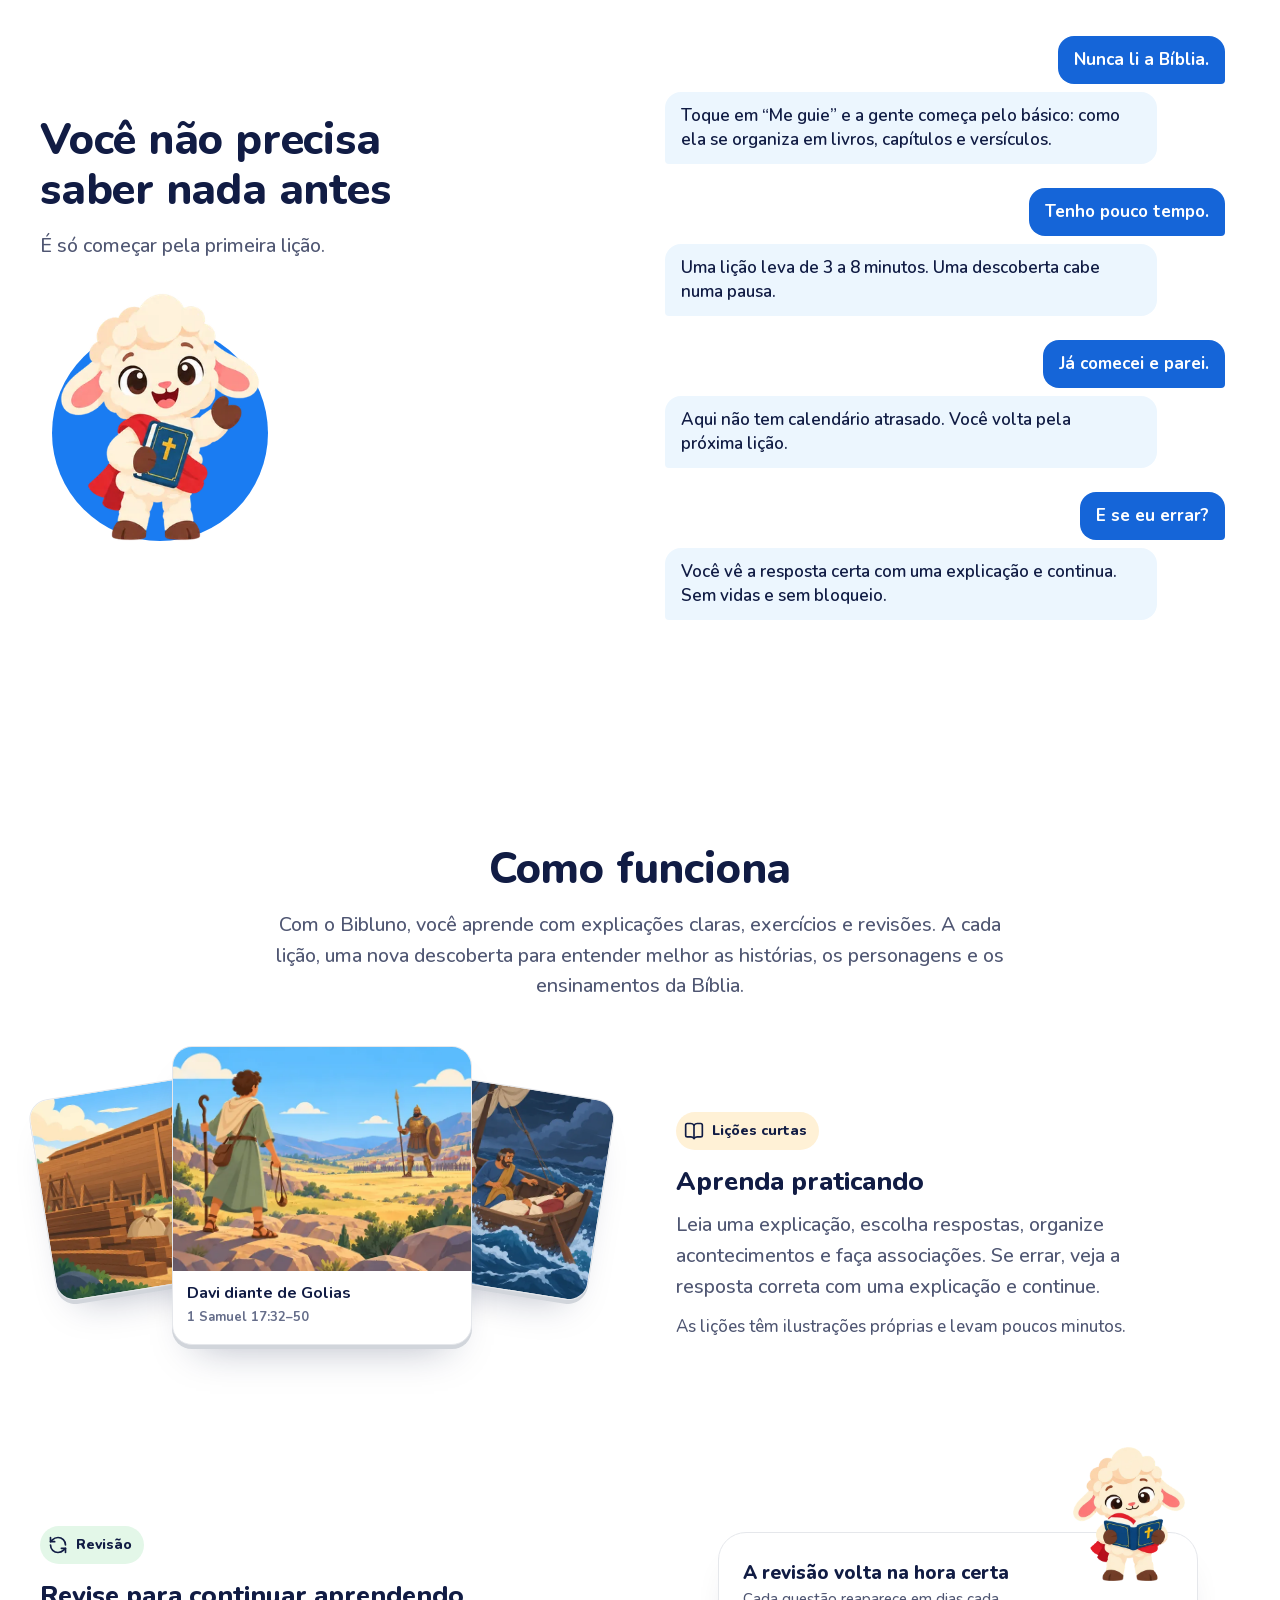
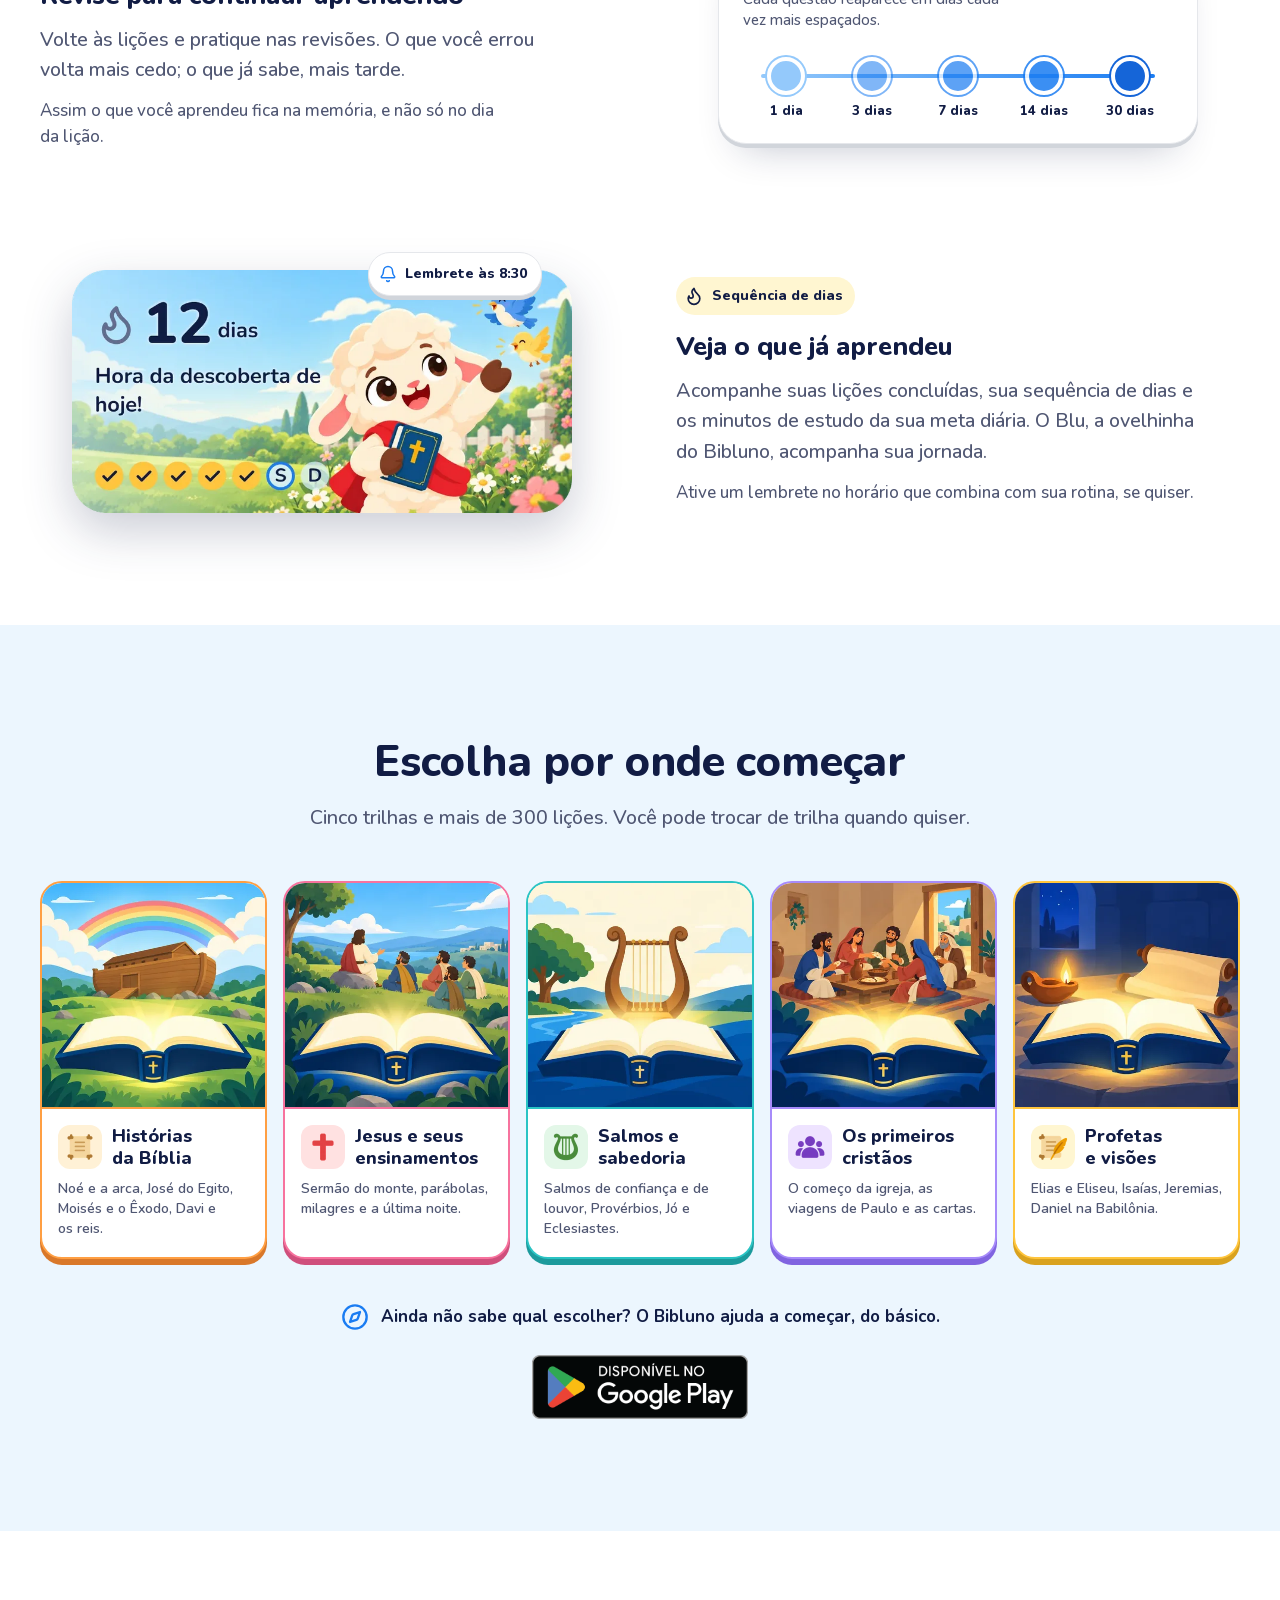
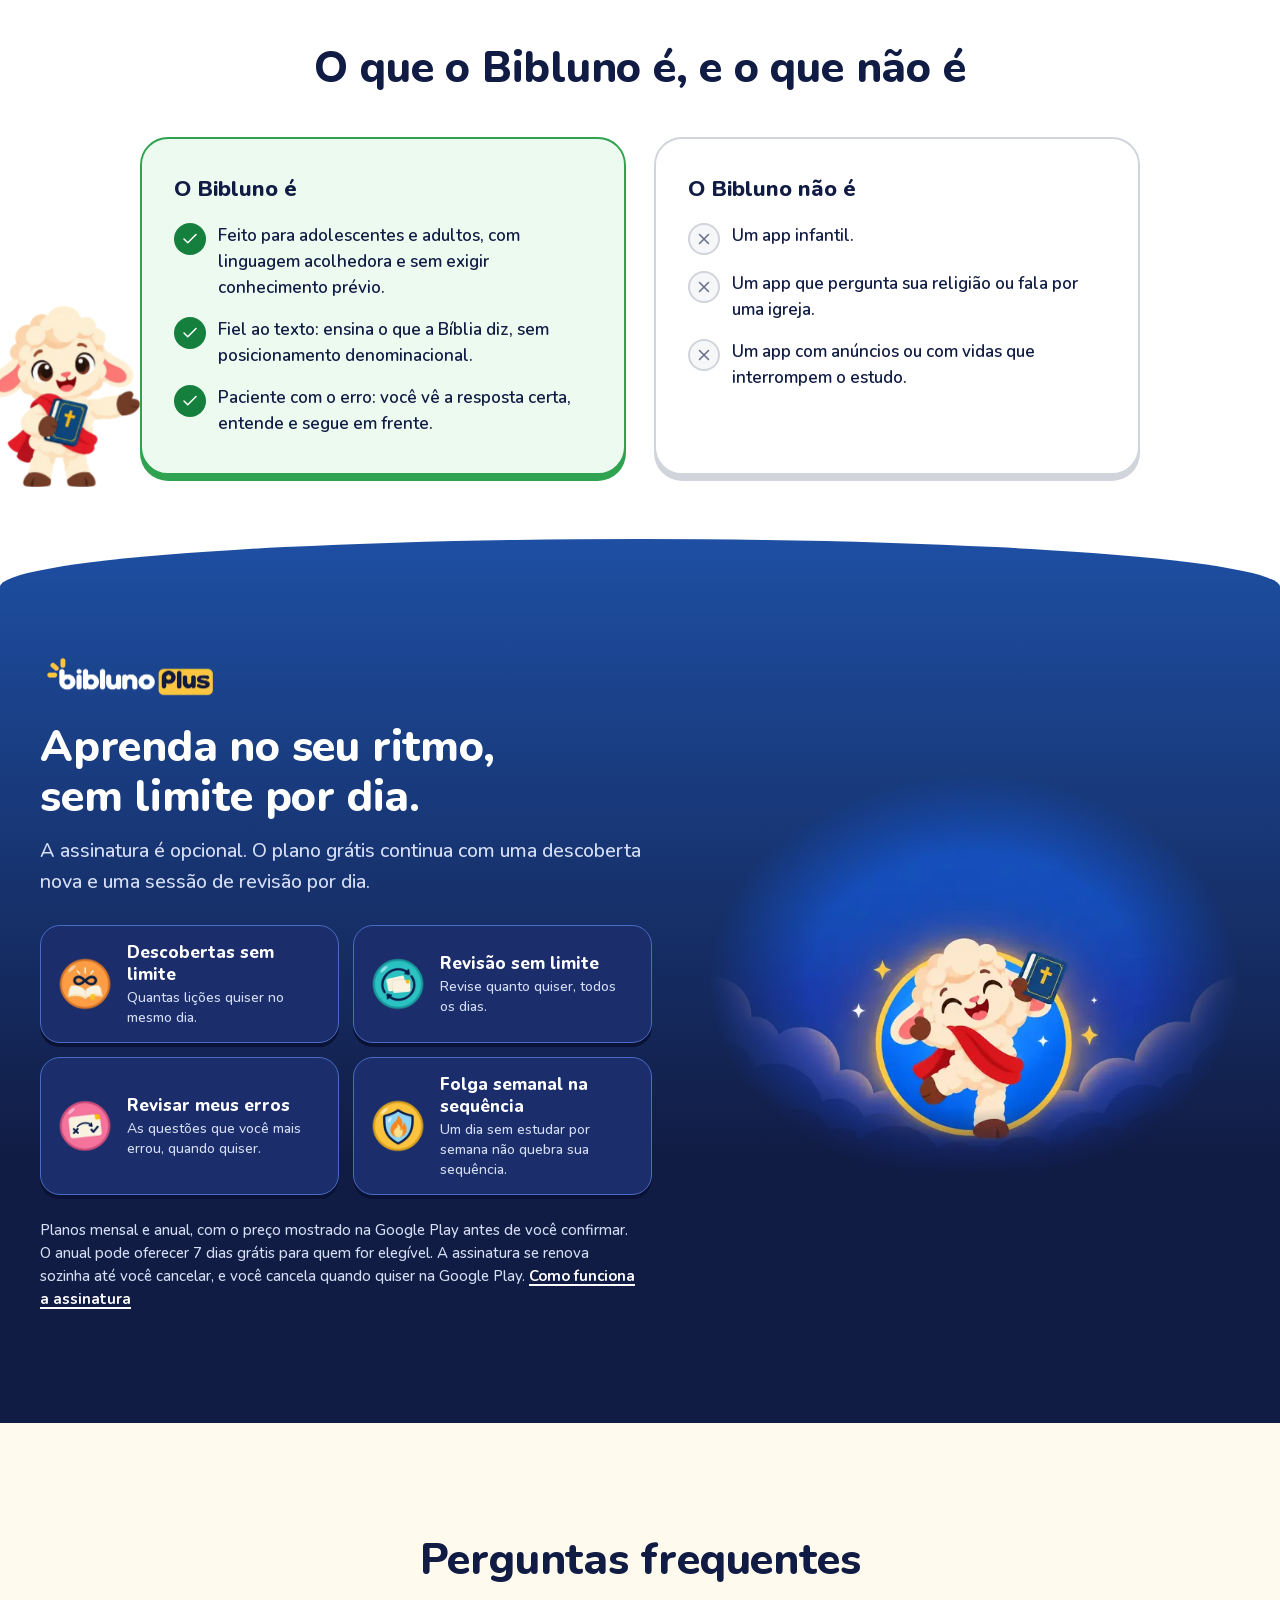
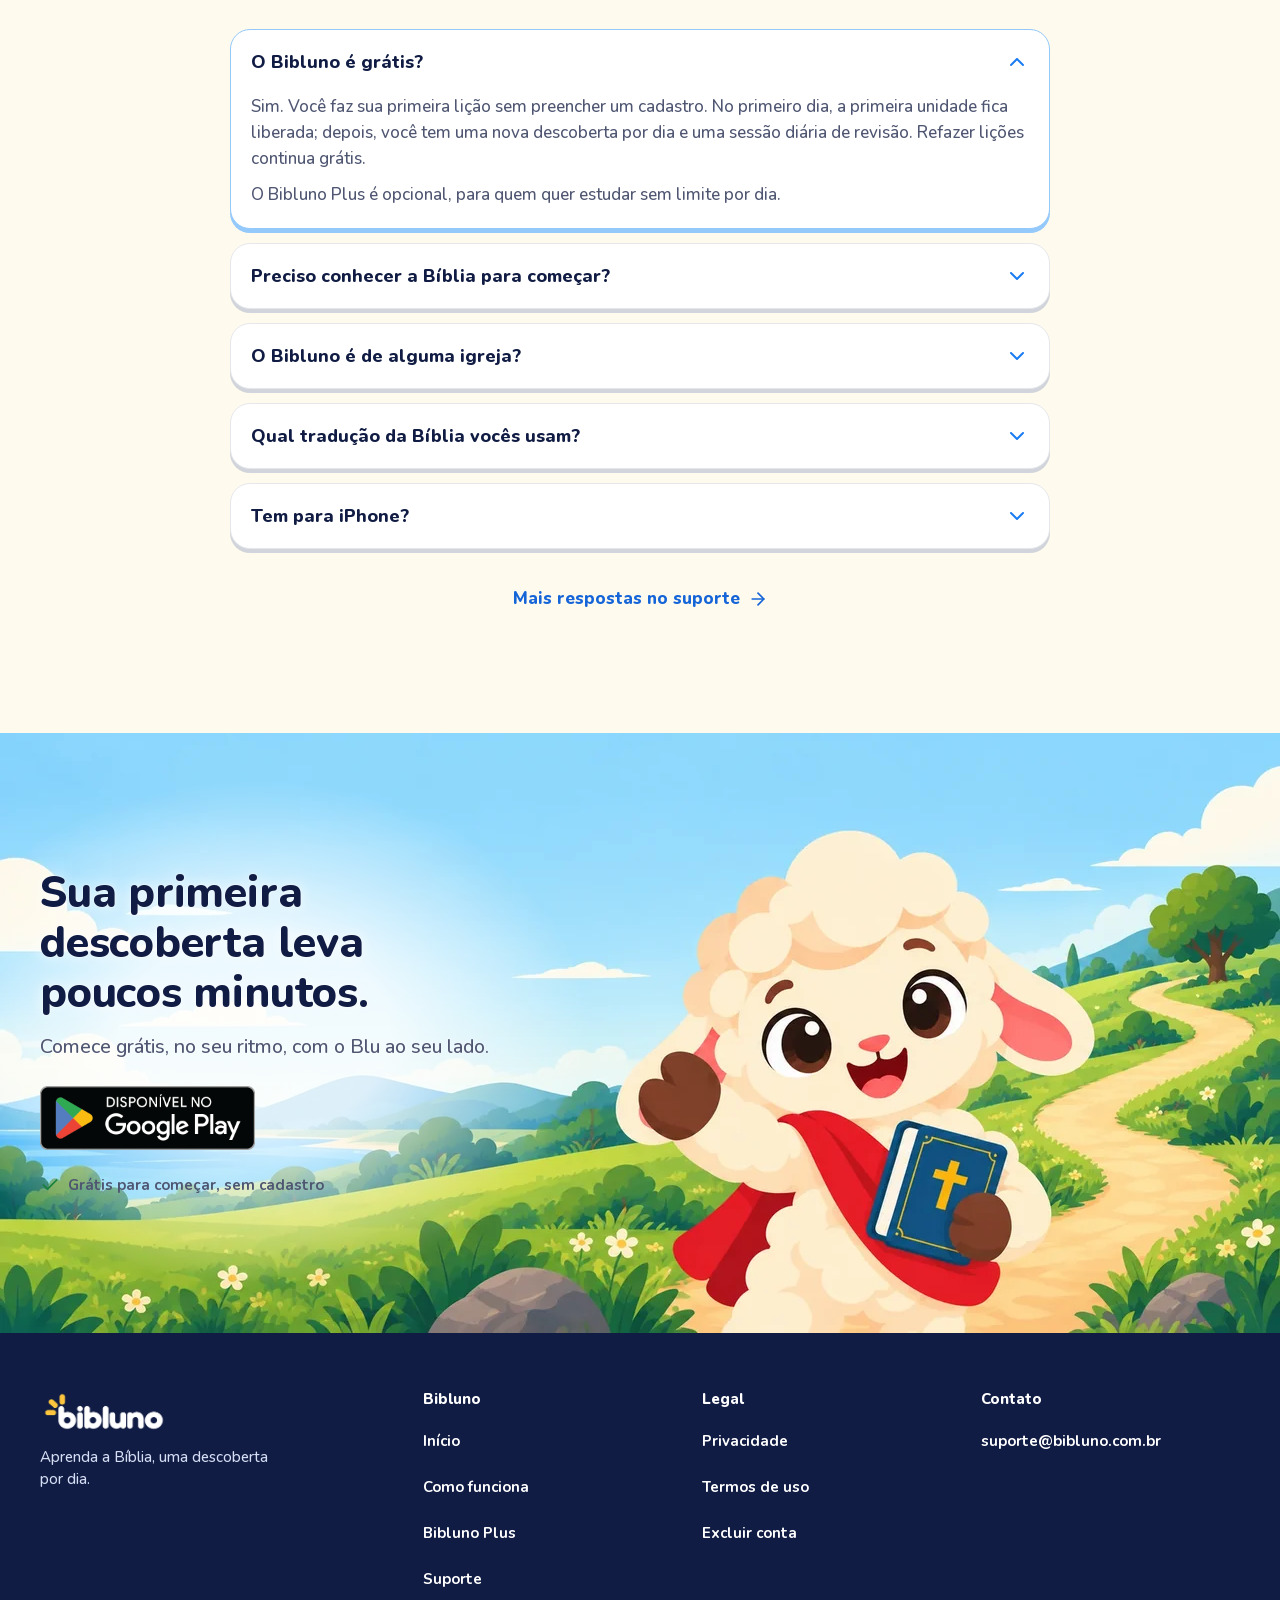
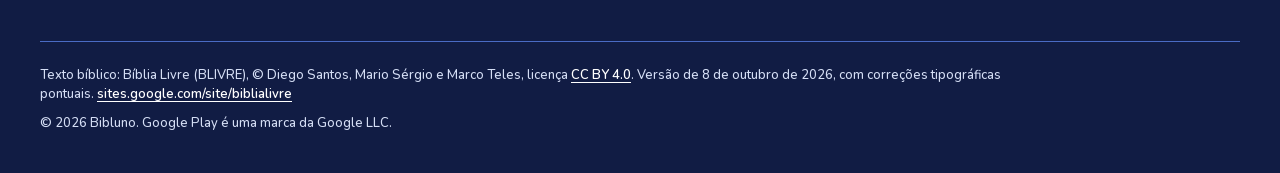
==== commit bd5f2b24: "Publica a versão 2.0 da home, com mais pontos para baixar o app Co-Authored-By: Claude Opus 5.5 <nor" ====
--- a/index.html
+++ b/index.html
@@ -44,6 +44,7 @@
     <link rel="icon" href="/favicon.ico" sizes="48x48" />
     <link rel="apple-touch-icon" href="/apple-touch-icon.png" />
     <link rel="manifest" href="/site.webmanifest" />
+    <link rel="preconnect" href="https://cdn.himetrica.com" />
     <link
       rel="preload"
       href="/fonts/nunito-800.woff2"
@@ -59,6 +60,31 @@
       crossorigin
     />
     <link rel="stylesheet" href="/css/site.css" />
+    <!-- Ainda não há versão para iPhone: quem chega por um vê o aviso e não vê a barra da
+         loja. Aqui em cima para o aviso já entrar na primeira pintura, sem pular a tela. -->
+    <script>
+      if (
+        /iPhone|iPad|iPod/.test(navigator.userAgent) ||
+        (navigator.platform === 'MacIntel' && navigator.maxTouchPoints > 1)
+      ) {
+        document.documentElement.classList.add('is-ios');
+      }
+    </script>
+    <script type="application/ld+json">
+      {
+        "@context": "https://schema.org",
+        "@type": "MobileApplication",
+        "name": "Bibluno: Aprenda a Bíblia",
+        "description": "Lições curtas e ilustradas para aprender a Bíblia, uma descoberta por dia.",
+        "url": "https://bibluno.com.br/",
+        "image": "https://bibluno.com.br/img/icon-512.png",
+        "inLanguage": "pt-BR",
+        "operatingSystem": "Android",
+        "applicationCategory": "EducationalApplication",
+        "installUrl": "https://play.google.com/store/apps/details?id=app.bibluno.mobile",
+        "offers": { "@type": "Offer", "price": "0", "priceCurrency": "BRL" }
+      }
+    </script>
     <script
       defer
       src="https://cdn.himetrica.com/tracker.js"
@@ -146,25 +172,49 @@
             </p>
 
             <div class="hero-actions">
-              <!-- O selo oficial da Play; o link leva a origem da instalação (docs/09, "Links com UTM"). -->
-              <a
-                class="store-badge"
-                data-store="google_play"
-                href="https://play.google.com/store/apps/details?id=app.bibluno.mobile&amp;referrer=utm_source%3Dsite%26utm_medium%3Dselo%26utm_campaign%3Dhome"
-              >
-                <img
-                  src="/img/google-play-badge.png"
-                  alt="Disponível no Google Play"
-                  width="646"
-                  height="192"
-                />
-              </a>
-              <p class="hero-note">
-                <svg class="i i-sm" aria-hidden="true">
-                  <use href="/img/icones.svg#check" />
-                </svg>
-                Grátis para começar, sem cadastro
+              <!-- O selo oficial da Play; o link leva a origem da instalação (docs/09, "Links com UTM").
+                   No computador, o código QR leva direto ao celular, onde o app instala. -->
+              <div class="store-row">
+                <a
+                  class="store-badge"
+                  data-store="google_play"
+                  data-place="topo"
+                  href="https://play.google.com/store/apps/details?id=app.bibluno.mobile&amp;referrer=utm_source%3Dsite%26utm_medium%3Dselo%26utm_campaign%3Dhome"
+                >
+                  <img
+                    src="/img/google-play-badge.png"
+                    alt="Disponível no Google Play"
+                    width="646"
+                    height="192"
+                  />
+                </a>
+                <p class="store-qr">
+                  <img
+                    src="/img/qr-baixar.svg"
+                    alt="Código QR para baixar o Bibluno na Google Play"
+                    width="111"
+                    height="111"
+                  />
+                  <span>Aponte a câmera do celular para baixar</span>
+                </p>
+              </div>
+              <p class="hero-note only-ios">
+                Por enquanto, o Bibluno é só para Android.
               </p>
+              <ul class="hero-notes">
+                <li class="hero-note">
+                  <svg class="i i-sm" aria-hidden="true">
+                    <use href="/img/icones.svg#check" />
+                  </svg>
+                  Grátis para começar, sem cadastro
+                </li>
+                <li class="hero-note">
+                  <svg class="i i-sm" aria-hidden="true">
+                    <use href="/img/icones.svg#check" />
+                  </svg>
+                  Para adolescentes e adultos
+                </li>
+              </ul>
               <a class="text-link" href="#experimente">
                 Experimente uma lição agora
                 <svg class="i i-sm" aria-hidden="true">
@@ -385,13 +435,31 @@
                     Sequência: 1 dia
                   </p>
                 </div>
-                <div class="step-foot">
-                  <button
-                    class="btn btn-secondary"
-                    type="button"
-                    data-action="restart"
+                <!-- O ponto alto da demonstração: a loja entra aqui, com a próxima lição real da
+                     trilha, e refazer vira link. -->
+                <div class="step-foot step-foot-done">
+                  <p class="next-lesson">
+                    Próxima descoberta: <b>Céu, terra e mares</b>
+                  </p>
+                  <a
+                    class="store-badge"
+                    data-store="google_play"
+                    data-place="demo"
+                    href="https://play.google.com/store/apps/details?id=app.bibluno.mobile&amp;referrer=utm_source%3Dsite%26utm_medium%3Dselo%26utm_campaign%3Ddemo"
                   >
-                    <svg class="i i-sm" aria-hidden="true">
+                    <img
+                      src="/img/google-play-badge.png"
+                      alt="Disponível no Google Play"
+                      width="646"
+                      height="192"
+                      loading="lazy"
+                    />
+                  </a>
+                  <p class="hero-note only-ios">
+                    Por enquanto, o Bibluno é só para Android.
+                  </p>
+                  <button class="help-link" type="button" data-action="restart">
+                    <svg class="i" aria-hidden="true">
                       <use href="/img/icones.svg#rotate-ccw" />
                     </svg>
                     Fazer de novo
@@ -473,6 +541,59 @@
               </div>
             </div>
           </section>
+        </div>
+      </section>
+
+      <!-- Para quem: as dúvidas de quem chega, respondidas pelo Blu. Só fatos do produto. -->
+      <section
+        id="para-quem"
+        class="section"
+        aria-labelledby="para-quem-titulo"
+      >
+        <div class="container chat-grid">
+          <div class="chat-head">
+            <h2 id="para-quem-titulo" class="t-title">
+              Você não precisa saber nada antes
+            </h2>
+            <p class="lead">É só começar pela primeira lição.</p>
+            <div class="blu-stage">
+              <img
+                src="/img/blu-happy.webp"
+                alt=""
+                width="291"
+                height="360"
+                loading="lazy"
+              />
+            </div>
+          </div>
+          <dl class="chat">
+            <div>
+              <dt>Nunca li a Bíblia.</dt>
+              <dd>
+                Toque em “Me guie” e a gente começa pelo básico: como ela se
+                organiza em livros, capítulos e versículos.
+              </dd>
+            </div>
+            <div>
+              <dt>Tenho pouco tempo.</dt>
+              <dd>
+                Uma lição leva de 3 a 8 minutos. Uma descoberta cabe numa pausa.
+              </dd>
+            </div>
+            <div>
+              <dt>Já comecei e parei.</dt>
+              <dd>
+                Aqui não tem calendário atrasado. Você volta pela próxima lição.
+              </dd>
+            </div>
+            <div>
+              <dt>E se eu errar?</dt>
+              <dd>
+                Você vê a resposta certa com uma explicação e continua. Sem
+                vidas e sem bloqueio.
+              </dd>
+            </div>
+          </dl>
         </div>
       </section>
 
@@ -558,7 +679,7 @@
                     height="400"
                     loading="lazy"
                   />
-                  <h4>A revisão volta na hora certa</h4>
+                  <p class="review-title">A revisão volta na hora certa</p>
                   <p>Cada questão reaparece em dias cada vez mais espaçados.</p>
                   <ol
                     class="intervals"
@@ -598,7 +719,7 @@
                     <svg class="i" aria-hidden="true">
                       <use href="/img/icones.svg#bell" />
                     </svg>
-                    Lembrete às 8:00
+                    Lembrete às 8:30
                   </span>
                   <img
                     class="widget"
@@ -646,11 +767,11 @@
               Escolha por onde começar
             </h2>
             <p class="lead">
-              Cinco trilhas, cada uma com suas unidades e lições. Você pode
-              trocar de trilha quando quiser.
+              Cinco trilhas e mais de 300 lições. Você pode trocar de trilha
+              quando quiser.
             </p>
           </header>
-          <ul class="tracks">
+          <ul class="tracks" tabindex="0" aria-label="As cinco trilhas">
             <li class="track t-historias">
               <img
                 src="/img/capa-hb-u03.webp"
@@ -782,6 +903,22 @@
             </svg>
             Ainda não sabe qual escolher? O Bibluno ajuda a começar, do básico.
           </p>
+          <div class="section-cta">
+            <a
+              class="store-badge"
+              data-store="google_play"
+              data-place="trilhas"
+              href="https://play.google.com/store/apps/details?id=app.bibluno.mobile&amp;referrer=utm_source%3Dsite%26utm_medium%3Dselo%26utm_campaign%3Dtrilhas"
+            >
+              <img
+                src="/img/google-play-badge.png"
+                alt="Disponível no Google Play"
+                width="646"
+                height="192"
+                loading="lazy"
+              />
+            </a>
+          </div>
         </div>
       </section>
 
@@ -976,7 +1113,7 @@
             <h2 id="perguntas-titulo" class="t-title">Perguntas frequentes</h2>
           </header>
           <div class="faq">
-            <details>
+            <details open>
               <summary>
                 O Bibluno é grátis?
                 <svg class="i" aria-hidden="true">
@@ -1106,6 +1243,7 @@
               <a
                 class="store-badge"
                 data-store="google_play"
+                data-place="fim"
                 href="https://play.google.com/store/apps/details?id=app.bibluno.mobile&amp;referrer=utm_source%3Dsite%26utm_medium%3Dselo%26utm_campaign%3Dhome-fim"
               >
                 <img
@@ -1113,13 +1251,43 @@
                   alt="Disponível no Google Play"
                   width="646"
                   height="192"
+                  loading="lazy"
                 />
               </a>
+              <p class="hero-note only-ios">
+                Por enquanto, o Bibluno é só para Android.
+              </p>
+              <p class="hero-note">
+                <svg class="i i-sm" aria-hidden="true">
+                  <use href="/img/icones.svg#check" />
+                </svg>
+                Grátis para começar, sem cadastro
+              </p>
             </div>
           </div>
         </div>
       </section>
     </main>
+
+    <!-- No celular, a loja fica a um toque no resto da página (js/site.js). -->
+    <aside class="store-bar" data-store-bar aria-label="Baixar o Bibluno">
+      <img
+        src="/img/icon-192.png"
+        alt=""
+        width="192"
+        height="192"
+        loading="lazy"
+      />
+      <p><b>Bibluno</b> <span>Grátis para começar</span></p>
+      <a
+        class="btn btn-primary"
+        data-store="google_play"
+        data-place="barra"
+        href="https://play.google.com/store/apps/details?id=app.bibluno.mobile&amp;referrer=utm_source%3Dsite%26utm_medium%3Dselo%26utm_campaign%3Dbarra"
+      >
+        Baixar
+      </a>
+    </aside>
 
     <footer class="site-footer">
       <div class="container">
--- a/css/site.css
+++ b/css/site.css
@@ -132,6 +132,13 @@
   scroll-padding-top: 24px;
 }
 
+/* A barra da loja não cobre o que recebe o foco no celular. */
+@media (max-width: 959px) {
+  html {
+    scroll-padding-bottom: 88px;
+  }
+}
+
 body {
   margin: 0;
   background: var(--surface);
@@ -170,7 +177,8 @@
 }
 
 p,
-li {
+li,
+dd {
   text-wrap: pretty;
 }
 
@@ -183,6 +191,14 @@
 
 a:hover {
   color: var(--navy);
+}
+
+/* Dois toques seguidos na demonstração respondem, sem dar zoom na página. */
+a,
+button,
+label,
+summary {
+  touch-action: manipulation;
 }
 
 :focus-visible {
@@ -395,6 +411,124 @@
   width: auto;
 }
 
+.store-row {
+  display: flex;
+  align-items: center;
+  gap: 20px;
+}
+
+/* O app instala no celular: no computador, o código QR leva até ele. */
+.store-qr {
+  display: none;
+}
+
+@media (min-width: 1100px) and (hover: hover) and (pointer: fine) {
+  html:not(.is-ios) .store-qr {
+    display: flex;
+    align-items: center;
+    gap: 12px;
+  }
+  .store-qr img {
+    width: 111px;
+    border: var(--border-card) solid var(--line);
+    border-radius: var(--radius-tile);
+  }
+  .store-qr span {
+    max-width: 112px;
+    color: var(--text);
+    font-size: 14px;
+    line-height: 18px;
+    font-weight: 700;
+  }
+}
+
+/* Aviso para quem chega pelo iPhone (o script no <head> da home marca o <html>). */
+html:not(.is-ios) .only-ios {
+  display: none;
+}
+
+.is-ios .section-cta,
+.is-ios .step-foot-done .store-badge {
+  display: none;
+}
+
+/* Depois das trilhas: a loja no meio da página. */
+.section-cta {
+  display: flex;
+  justify-content: center;
+  margin-top: 24px;
+}
+
+/* Barra da loja no celular */
+.store-bar {
+  position: fixed;
+  inset: auto 0 0;
+  z-index: 20;
+  display: flex;
+  align-items: center;
+  gap: 12px;
+  padding: 10px var(--gutter) calc(10px + env(safe-area-inset-bottom));
+  border-top: 1px solid var(--line);
+  background: var(--surface);
+  box-shadow: 0 -8px 24px -16px color-mix(in srgb, var(--navy) 35%, transparent);
+  transform: translateY(100%);
+  visibility: hidden;
+  transition:
+    transform 220ms var(--ease),
+    visibility 0s linear 220ms;
+}
+
+.store-bar.is-visible {
+  transform: none;
+  visibility: visible;
+  transition:
+    transform 220ms var(--ease),
+    visibility 0s;
+}
+
+.store-bar img {
+  flex: none;
+  width: 44px;
+  border-radius: var(--radius-tile);
+}
+
+.store-bar p {
+  flex: 1;
+  min-width: 0;
+  color: var(--text);
+  font-size: 14px;
+  line-height: 18px;
+  font-weight: 600;
+}
+
+.store-bar b {
+  display: block;
+  color: var(--navy);
+  font-size: 16px;
+  line-height: 20px;
+  font-weight: 800;
+}
+
+.store-bar span {
+  display: block;
+}
+
+.store-bar .btn {
+  flex: none;
+  min-height: var(--touch);
+  padding-block: 8px;
+}
+
+@media (min-width: 960px) {
+  .store-bar {
+    display: none;
+  }
+}
+
+.is-ios .store-bar {
+  display: none;
+}
+
 /* ---------- Cabeçalho ---------- */
 
 .site-header {
@@ -484,6 +618,8 @@
 .hero-art {
   position: relative;
   width: min(100%, 460px);
+  /* Em celular baixo, a arte encolhe para o selo caber na primeira tela. */
+  width: min(100%, 460px, 42svh);
   margin-inline: auto;
   aspect-ratio: 1280 / 1067;
 }
@@ -554,6 +690,13 @@
   color: var(--success);
 }
 
+.hero-notes {
+  display: inline-grid;
+  justify-items: start;
+  gap: 2px;
+  list-style: none;
+}
+
 @media (min-width: 960px) {
   .hero {
     padding-bottom: 120px;
@@ -618,37 +761,21 @@
   color: var(--surface);
 }
 
-/* Faíscas ao fundo, poucas e grandes */
-.band-blue::before,
-.band-blue::after {
+/* Um brilho só, no alto: o azul da marca continua sendo o fundo. */
+.band-blue::before {
   content: '';
   position: absolute;
-  border-radius: 50%;
-  pointer-events: none;
-}
-
-.band-blue::before {
   width: 520px;
   height: 520px;
   top: -220px;
   right: -160px;
+  border-radius: 50%;
   background: radial-gradient(
     closest-side,
     color-mix(in srgb, var(--surface) 16%, transparent),
     transparent
   );
-}
-
-.band-blue::after {
-  width: 420px;
-  height: 420px;
-  bottom: -200px;
-  left: -140px;
-  background: radial-gradient(
-    closest-side,
-    color-mix(in srgb, var(--accent) 22%, transparent),
-    transparent
-  );
+  pointer-events: none;
 }
 
 .band-blue h2,
@@ -832,7 +959,7 @@
 }
 
 .demo[data-step='done'] .lesson-header {
-  visibility: hidden;
+  display: none;
 }
 
 .step-body {
@@ -852,6 +979,36 @@
 .step-foot .btn {
   width: 100%;
   min-height: 48px;
+}
+
+/* Conclusão: a próxima lição, a loja e o link para refazer. */
+.step-foot-done {
+  display: grid;
+  justify-items: center;
+  gap: 4px;
+  padding-block: 10px 6px;
+  text-align: center;
+}
+
+.step-foot-done .store-badge img {
+  height: 52px;
+}
+
+.step-foot-done .help-link {
+  margin-top: 0;
+}
+
+.next-lesson {
+  color: var(--text);
+  font-size: 15px;
+  line-height: 20px;
+  font-weight: 600;
+}
+
+.next-lesson b {
+  display: block;
+  color: var(--navy);
+  font-weight: 800;
 }
 
 .track-label {
@@ -1272,7 +1429,7 @@
 
 .step-done .blu-stage {
   width: 124px;
-  margin: 18px auto 0;
+  margin: 4px auto 0;
 }
 
 .step-done .blu-stage img {
@@ -1280,7 +1437,7 @@
 }
 
 .step-done h3 {
-  margin-top: 14px;
+  margin-top: 10px;
   font-size: 23px;
 }
 
@@ -1320,7 +1477,7 @@
   display: inline-flex;
   align-items: center;
   gap: 6px;
-  margin-top: 16px;
+  margin-top: 12px;
   padding: 6px 14px 6px 10px;
   border: var(--border-card) solid var(--plus-gold-shade);
   border-radius: 999px;
@@ -1335,6 +1492,88 @@
   height: 18px;
   color: var(--historias-shade);
   fill: var(--historias);
+}
+
+/* ---------- Para quem (conversa com o Blu) ---------- */
+
+.chat-grid {
+  display: grid;
+  gap: 32px;
+  align-items: center;
+}
+
+.chat-head {
+  text-align: center;
+}
+
+.chat-head .lead {
+  margin-top: 16px;
+}
+
+.chat-head .blu-stage {
+  width: 148px;
+  margin: 24px auto 0;
+}
+
+.chat-head .blu-stage img {
+  width: 124px;
+}
+
+/* Quem chega fala à direita, e o Blu responde à esquerda, como numa conversa. */
+.chat {
+  display: grid;
+  gap: 24px;
+  width: 100%;
+  max-width: 560px;
+  margin: 0 auto;
+}
+
+.chat > div {
+  display: grid;
+  gap: 8px;
+}
+
+.chat dt,
+.chat dd {
+  max-width: 88%;
+  margin: 0;
+  padding: 12px 16px;
+  border-radius: var(--radius-card);
+  line-height: 24px;
+}
+
+.chat dt {
+  justify-self: end;
+  border-bottom-right-radius: 4px;
+  background: var(--primary-pressed);
+  color: var(--surface);
+  font-weight: 700;
+}
+
+.chat dd {
+  justify-self: start;
+  border-bottom-left-radius: 4px;
+  background: var(--primary-soft);
+  color: var(--navy);
+  font-weight: 600;
+}
+
+@media (min-width: 960px) {
+  .chat-grid {
+    grid-template-columns: minmax(0, 1fr) minmax(0, 1.1fr);
+    gap: 72px;
+  }
+  .chat-head {
+    text-align: left;
+  }
+  .chat-head .blu-stage {
+    width: 240px;
+    margin-inline: 0;
+    margin-top: 32px;
+  }
+  .chat-head .blu-stage img {
+    width: 200px;
+  }
 }
 
 /* ---------- Como funciona ---------- */
@@ -1532,10 +1771,13 @@
   width: 112px;
 }
 
-.review-card h4 {
+.review-card .review-title {
   max-width: 62%;
+  margin: 0;
+  color: var(--navy);
   font-size: 19px;
   line-height: 24px;
+  font-weight: 800;
 }
 
 .review-card p {
